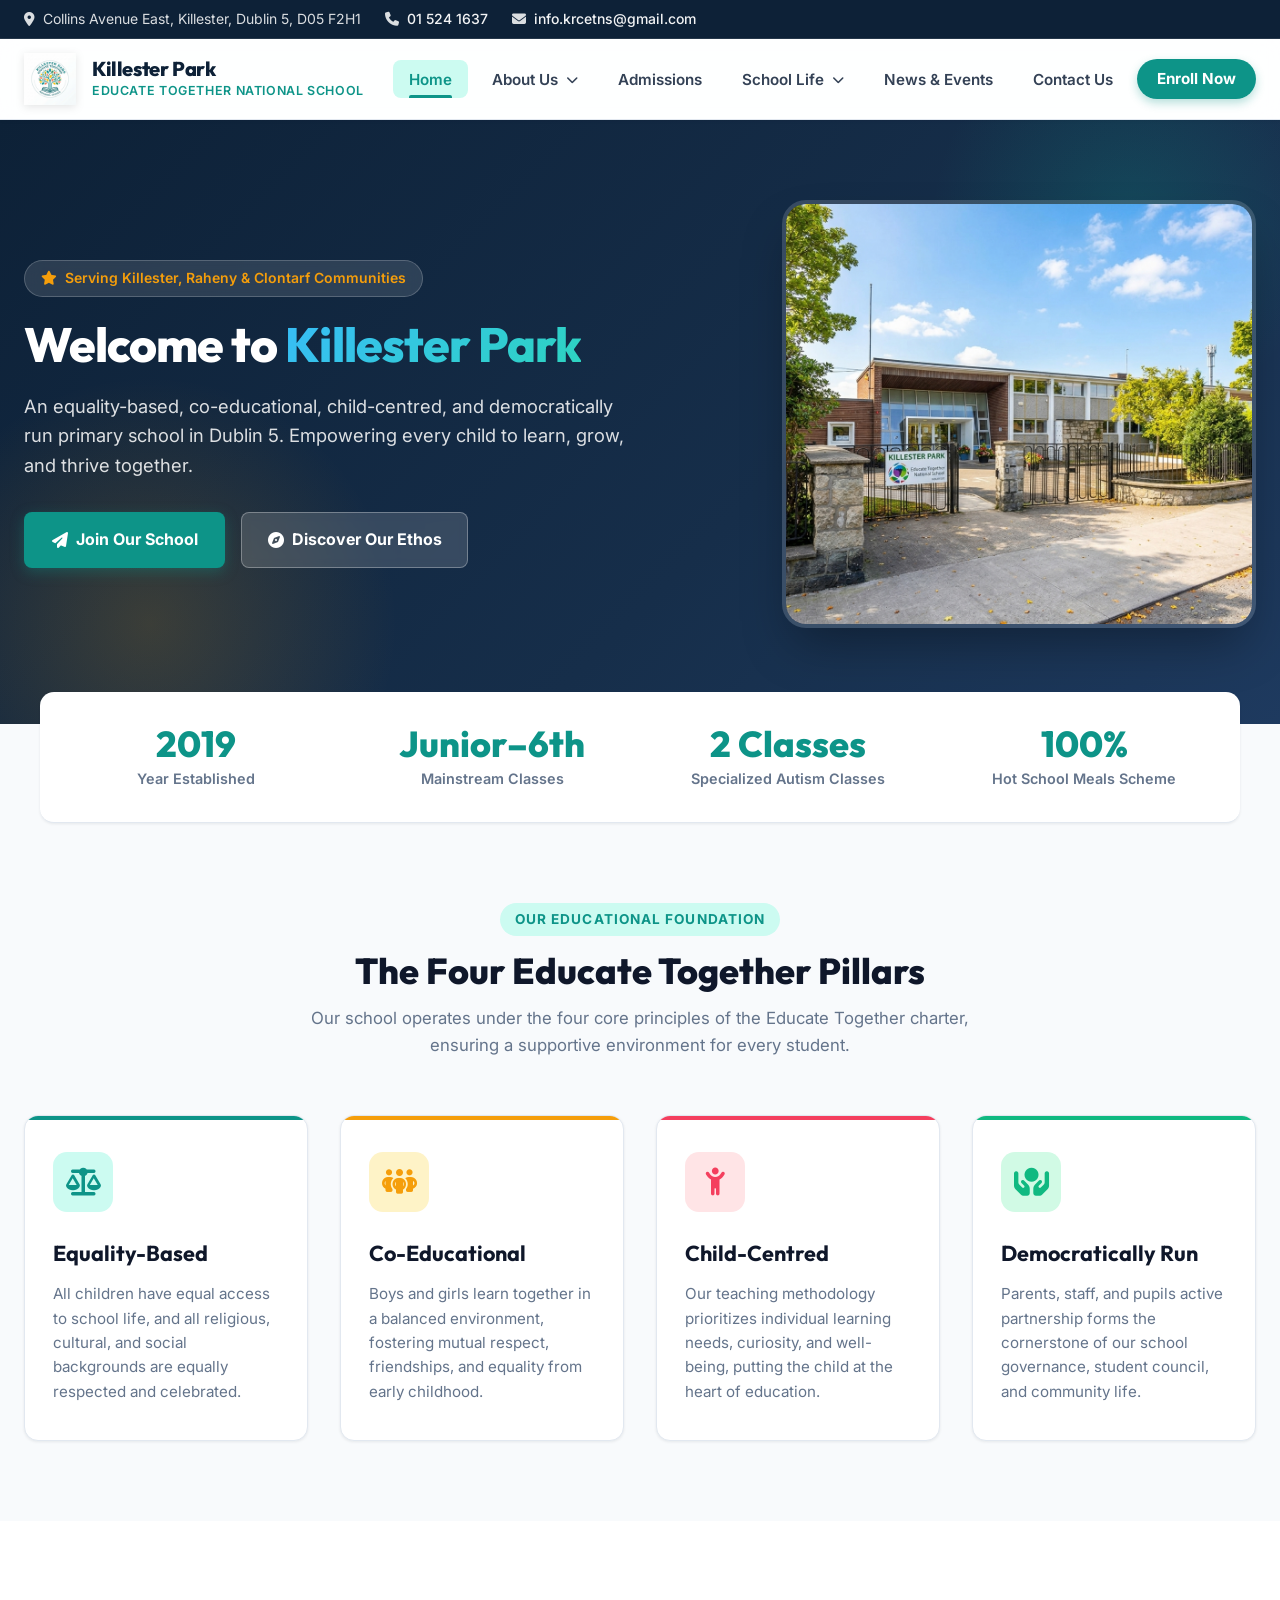
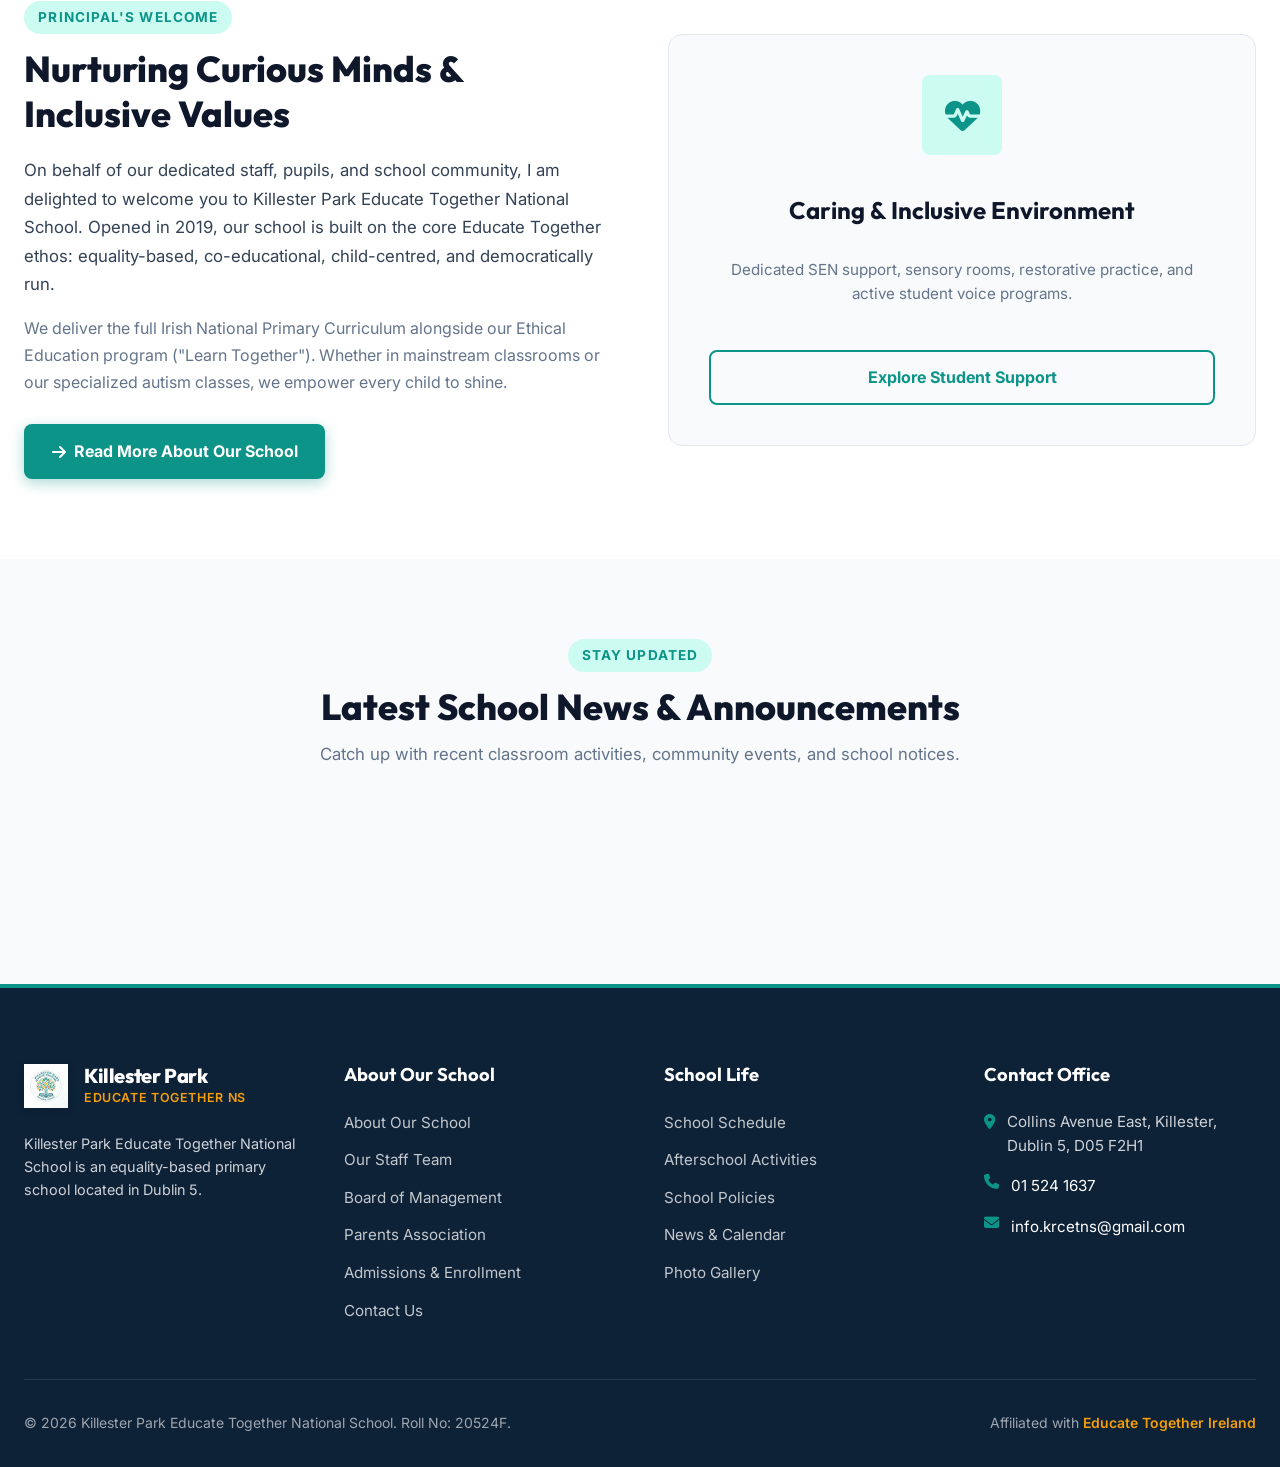
==== index.html @ 39e389ac "Update website to Killester Park: school name, shared components, afterschool activities, live Googl" ====
<!DOCTYPE html>
<html lang="en">
<head>
  <meta charset="UTF-8">
  <meta name="viewport" content="width=device-width, initial-scale=1.0">
  <title>Killester Park | Equality-Based Primary School Dublin 5</title>
  <meta name="description" content="Official website for Killester Park Educate Together National School. An inclusive, equality-based, co-educational primary school on Collins Avenue East, Dublin 5.">
  <link rel="icon" type="image/png" href="images/logo.png">
  <link rel="stylesheet" href="css/styles.css">
  <link rel="stylesheet" href="https://cdnjs.cloudflare.com/ajax/libs/font-awesome/6.4.0/css/all.min.css">
</head>
<body>

  <!-- Shared Site Header Container -->
  <div id="siteHeader"></div>

  <!-- Hero Section -->
  <section class="hero">
    <div class="hero-bg-shapes">
      <div class="shape-circle-1"></div>
      <div class="shape-circle-2"></div>
    </div>
    <div class="hero-container">
      <div class="hero-content">
        <div class="hero-badge">
          <i class="fa-solid fa-star"></i> Serving Killester, Raheny & Clontarf Communities
        </div>
        <h1 class="hero-title">Welcome to <span class="text-gradient">Killester Park</span></h1>
        <p class="hero-lead">An equality-based, co-educational, child-centred, and democratically run primary school in Dublin 5. Empowering every child to learn, grow, and thrive together.</p>
        <div class="hero-actions">
          <a href="admissions.html" class="btn btn-primary"><i class="fa-solid fa-paper-plane"></i> Join Our School</a>
          <a href="about.html" class="btn btn-secondary"><i class="fa-solid fa-compass"></i> Discover Our Ethos</a>
        </div>
      </div>
      <div class="hero-image-card">
        <img src="images/hero.png" alt="Killester Park School Campus and Children">
      </div>
    </div>
  </section>

  <!-- Key Statistics Bar -->
  <div class="stats-bar">
    <div class="stats-grid">
      <div class="stat-item">
        <span class="stat-number">2019</span>
        <span class="stat-label">Year Established</span>
      </div>
      <div class="stat-item">
        <span class="stat-number">Junior–6th</span>
        <span class="stat-label">Mainstream Classes</span>
      </div>
      <div class="stat-item">
        <span class="stat-number">2 Classes</span>
        <span class="stat-label">Specialized Autism Classes</span>
      </div>
      <div class="stat-item">
        <span class="stat-number">100%</span>
        <span class="stat-label">Hot School Meals Scheme</span>
      </div>
    </div>
  </div>

  <!-- Educate Together Core Pillars -->
  <section class="section">
    <div class="container">
      <div class="section-header">
        <span class="section-tag">Our Educational Foundation</span>
        <h2 class="section-title">The Four Educate Together Pillars</h2>
        <p class="section-description">Our school operates under the four core principles of the Educate Together charter, ensuring a supportive environment for every student.</p>
      </div>

      <div class="pillars-grid">
        <div class="pillar-card">
          <div class="pillar-icon"><i class="fa-solid fa-scale-balanced"></i></div>
          <h3 class="pillar-title">Equality-Based</h3>
          <p class="pillar-text">All children have equal access to school life, and all religious, cultural, and social backgrounds are equally respected and celebrated.</p>
        </div>

        <div class="pillar-card">
          <div class="pillar-icon"><i class="fa-solid fa-people-group"></i></div>
          <h3 class="pillar-title">Co-Educational</h3>
          <p class="pillar-text">Boys and girls learn together in a balanced environment, fostering mutual respect, friendships, and equality from early childhood.</p>
        </div>

        <div class="pillar-card">
          <div class="pillar-icon"><i class="fa-solid fa-child-reaching"></i></div>
          <h3 class="pillar-title">Child-Centred</h3>
          <p class="pillar-text">Our teaching methodology prioritizes individual learning needs, curiosity, and well-being, putting the child at the heart of education.</p>
        </div>

        <div class="pillar-card">
          <div class="pillar-icon"><i class="fa-solid fa-hands-holding-circle"></i></div>
          <h3 class="pillar-title">Democratically Run</h3>
          <p class="pillar-text">Parents, staff, and pupils active partnership forms the cornerstone of our school governance, student council, and community life.</p>
        </div>
      </div>
    </div>
  </section>

  <!-- Principal's Welcome Section -->
  <section class="section" style="background-color: #ffffff;">
    <div class="container">
      <div style="display: grid; grid-template-columns: repeat(auto-fit, minmax(320px, 1fr)); gap: 3.5rem; align-items: center;">
        <div>
          <span class="section-tag">Principal's Welcome</span>
          <h2 class="section-title" style="text-align: left; margin-bottom: 1.25rem;">Nurturing Curious Minds & Inclusive Values</h2>
          <p style="font-size: 1.05rem; line-height: 1.7; color: var(--text-body); margin-bottom: 1rem;">
            On behalf of our dedicated staff, pupils, and school community, I am delighted to welcome you to Killester Park Educate Together National School. Opened in 2019, our school is built on the core Educate Together ethos: equality-based, co-educational, child-centred, and democratically run.
          </p>
          <p style="font-size: 1rem; color: var(--text-muted); margin-bottom: 1.75rem; line-height: 1.7;">
            We deliver the full Irish National Primary Curriculum alongside our Ethical Education program ("Learn Together"). Whether in mainstream classrooms or our specialized autism classes, we empower every child to shine.
          </p>
          <a href="about.html" class="btn btn-primary"><i class="fa-solid fa-arrow-right"></i> Read More About Our School</a>
        </div>

        <div class="policy-card" style="flex-direction: column; text-align: center; padding: 2.5rem; background: var(--bg-main);">
          <div class="policy-icon" style="width: 80px; height: 80px; font-size: 2.2rem; margin-bottom: 1rem;">
            <i class="fa-solid fa-heart-pulse"></i>
          </div>
          <h3 style="font-family: var(--font-heading); font-size: 1.5rem; font-weight: 700; color: var(--text-heading); margin-bottom: 0.5rem;">Caring & Inclusive Environment</h3>
          <p style="font-size: 0.95rem; color: var(--text-muted); margin-bottom: 1.5rem;">Dedicated SEN support, sensory rooms, restorative practice, and active student voice programs.</p>
          <a href="school-life.html" class="btn btn-outline" style="width: 100%;">Explore Student Support</a>
        </div>
      </div>
    </div>
  </section>

  <!-- Latest School News Preview -->
  <section class="section">
    <div class="container">
      <div class="section-header">
        <span class="section-tag">Stay Updated</span>
        <h2 class="section-title">Latest School News & Announcements</h2>
        <p class="section-description">Catch up with recent classroom activities, community events, and school notices.</p>
      </div>

      <!-- Dynamic Homepage News List -->
      <div class="card-grid" id="homeNewsFeedList">
        <!-- Rendered dynamically via js/main.js -->
      </div>
    </div>
  </section>

  <!-- Shared Site Footer Container -->
  <div id="siteFooter"></div>

  <script src="js/main.js"></script>
</body>
</html>
---- css/styles.css ----
/* ==========================================================================
   KILLESTER PARK EDUCATE TOGETHER NATIONAL SCHOOL
   Official Master Stylesheet & Design System
   ========================================================================== */

@import url('https://fonts.googleapis.com/css2?family=Inter:wght@300;400;500;600;700&family=Outfit:wght@400;500;600;700;800&display=swap');

:root {
  /* Color Palette */
  --primary-navy: #0d2137;
  --primary-navy-light: #162e4a;
  --teal-brand: #0d9488;
  --teal-dark: #0f766e;
  --teal-light: #ccfbf1;
  --amber-accent: #f59e0b;
  --amber-light: #fef3c7;
  --coral-accent: #f43f5e;
  --coral-light: #ffe4e6;
  --emerald-accent: #10b981;
  --emerald-light: #d1fae5;

  /* Surfaces & Neutral Tones */
  --bg-main: #f8fafc;
  --bg-surface: #ffffff;
  --bg-surface-elevated: #ffffff;
  --border-subtle: #e2e8f0;
  --border-strong: #cbd5e1;

  /* Text Colors */
  --text-heading: #0f172a;
  --text-body: #334155;
  --text-muted: #64748b;
  --text-white: #ffffff;

  /* Typography */
  --font-heading: 'Outfit', -apple-system, BlinkMacSystemFont, sans-serif;
  --font-body: 'Inter', -apple-system, BlinkMacSystemFont, sans-serif;

  /* Shadows & Glassmorphism */
  --shadow-sm: 0 1px 3px rgba(15, 23, 42, 0.08);
  --shadow-md: 0 4px 12px rgba(15, 23, 42, 0.08), 0 2px 4px rgba(15, 23, 42, 0.04);
  --shadow-lg: 0 10px 25px -5px rgba(15, 23, 42, 0.1), 0 8px 10px -6px rgba(15, 23, 42, 0.04);
  --shadow-hover: 0 20px 30px -10px rgba(13, 148, 136, 0.2);
  --glass-bg: rgba(255, 255, 255, 0.85);
  --glass-border: rgba(255, 255, 255, 0.3);

  /* Radius & Transitions */
  --radius-sm: 8px;
  --radius-md: 14px;
  --radius-lg: 24px;
  --radius-full: 9999px;
  --transition: all 0.3s cubic-bezier(0.16, 1, 0.3, 1);
}

/* Reset & Box Sizing */
*, *::before, *::after {
  box-sizing: border-box;
  margin: 0;
  padding: 0;
}

html {
  scroll-behavior: smooth;
  font-size: 16px;
}

body {
  font-family: var(--font-body);
  background-color: var(--bg-main);
  color: var(--text-body);
  line-height: 1.6;
  -webkit-font-smoothing: antialiased;
  overflow-x: hidden;
}

a {
  color: var(--teal-brand);
  text-decoration: none;
  transition: var(--transition);
}

a:hover {
  color: var(--teal-dark);
}

img {
  max-width: 100%;
  height: auto;
  display: block;
}

/* ==========================================================================
   TOP ANNOUNCEMENT & CONTACT BAR
   ========================================================================== */
.top-bar {
  background-color: var(--primary-navy);
  color: rgba(255, 255, 255, 0.9);
  font-size: 0.875rem;
  padding: 0.5rem 1.5rem;
  border-bottom: 1px solid rgba(255, 255, 255, 0.1);
}

.top-bar-container {
  max-width: 1280px;
  margin: 0 auto;
  display: flex;
  justify-content: space-between;
  align-items: center;
  flex-wrap: wrap;
  gap: 1rem;
}

.top-info {
  display: flex;
  align-items: center;
  gap: 1.5rem;
  flex-wrap: wrap;
}

.top-info-item {
  display: inline-flex;
  align-items: center;
  gap: 0.5rem;
  color: rgba(255, 255, 255, 0.85);
}

.top-info-item a {
  color: rgba(255, 255, 255, 0.95);
  font-weight: 500;
}

.top-info-item a:hover {
  color: var(--amber-accent);
}

.top-social {
  display: flex;
  align-items: center;
  gap: 1rem;
}

.social-link {
  display: inline-flex;
  align-items: center;
  justify-content: center;
  width: 28px;
  height: 28px;
  border-radius: 50%;
  background: rgba(255, 255, 255, 0.15);
  color: white;
  transition: var(--transition);
}

.social-link:hover {
  background: var(--teal-brand);
  color: white;
  transform: translateY(-2px);
}

/* ==========================================================================
   HEADER & NAVIGATION
   ========================================================================== */
.main-header {
  position: sticky;
  top: 0;
  z-index: 1000;
  background: var(--glass-bg);
  backdrop-filter: blur(12px);
  border-bottom: 1px solid var(--border-subtle);
  box-shadow: var(--shadow-sm);
  transition: var(--transition);
}

.header-container {
  max-width: 1280px;
  margin: 0 auto;
  padding: 0.85rem 1.5rem;
  display: flex;
  align-items: center;
  justify-content: space-between;
}

.brand-logo {
  display: flex;
  align-items: center;
  gap: 1rem;
  text-decoration: none;
}

.brand-logo img {
  width: 52px;
  height: 52px;
  object-fit: contain;
  filter: drop-shadow(0 2px 4px rgba(0,0,0,0.1));
}

.brand-text {
  display: flex;
  flex-direction: column;
}

.brand-title {
  font-family: var(--font-heading);
  font-weight: 800;
  font-size: 1.25rem;
  color: var(--primary-navy);
  line-height: 1.2;
  letter-spacing: -0.02em;
}

.brand-subtitle {
  font-size: 0.78rem;
  font-weight: 600;
  color: var(--teal-brand);
  text-transform: uppercase;
  letter-spacing: 0.05em;
}

/* Navigation Links */
.nav-menu {
  display: flex;
  align-items: center;
  gap: 0.5rem;
  list-style: none;
}

.nav-link {
  padding: 0.6rem 1rem;
  font-size: 0.95rem;
  font-weight: 600;
  color: var(--text-body);
  border-radius: var(--radius-sm);
  transition: var(--transition);
  position: relative;
}

.nav-link:hover {
  color: var(--teal-brand);
  background-color: rgba(13, 148, 136, 0.06);
}

.nav-link.active {
  color: var(--teal-brand);
  background-color: var(--teal-light);
}

.nav-link.active::after {
  content: '';
  position: absolute;
  bottom: 0;
  left: 1rem;
  right: 1rem;
  height: 3px;
  background-color: var(--teal-brand);
  border-radius: 2px 2px 0 0;
}

/* Navigation Dropdown */
.nav-item-dropdown {
  position: relative;
}

.dropdown-menu {
  position: absolute;
  top: 100%;
  left: 0;
  min-width: 240px;
  background: var(--bg-surface);
  border: 1px solid var(--border-subtle);
  border-radius: var(--radius-md);
  box-shadow: var(--shadow-lg);
  padding: 0.5rem;
  list-style: none;
  opacity: 0;
  visibility: hidden;
  transform: translateY(10px);
  transition: all 0.25s cubic-bezier(0.16, 1, 0.3, 1);
  z-index: 1200;
}

.nav-item-dropdown:hover .dropdown-menu,
.nav-item-dropdown:focus-within .dropdown-menu {
  opacity: 1;
  visibility: visible;
  transform: translateY(4px);
}

.dropdown-item {
  display: flex;
  align-items: center;
  gap: 0.75rem;
  padding: 0.7rem 1rem;
  font-size: 0.92rem;
  font-weight: 600;
  color: var(--text-heading);
  border-radius: var(--radius-sm);
  transition: var(--transition);
}

.dropdown-item:hover, .dropdown-item.active {
  background-color: var(--teal-light);
  color: var(--teal-brand);
}

/* Mobile Drawer Submenu */
.mobile-submenu {
  list-style: none;
  padding-left: 1.25rem;
  display: flex;
  flex-direction: column;
  gap: 0.25rem;
  margin-top: 0.25rem;
  margin-bottom: 0.5rem;
}

.mobile-submenu-link {
  display: block;
  padding: 0.6rem 0.85rem;
  font-size: 0.95rem;
  font-weight: 600;
  color: var(--text-muted);
  border-radius: var(--radius-sm);
}

.mobile-submenu-link.active, .mobile-submenu-link:hover {
  color: var(--teal-brand);
  background: var(--teal-light);
}

.nav-cta {
  background-color: var(--teal-brand);
  color: white !important;
  padding: 0.65rem 1.25rem;
  border-radius: var(--radius-full);
  font-weight: 700;
  box-shadow: 0 4px 10px rgba(13, 148, 136, 0.3);
}

.nav-cta:hover {
  background-color: var(--teal-dark);
  transform: translateY(-1px);
  box-shadow: 0 6px 15px rgba(13, 148, 136, 0.4);
}

/* Mobile Toggle */
.mobile-toggle {
  display: none;
  background: none;
  border: none;
  font-size: 1.5rem;
  color: var(--primary-navy);
  cursor: pointer;
  padding: 0.5rem;
  border-radius: var(--radius-sm);
}

.mobile-toggle:hover {
  background-color: var(--border-subtle);
}

/* Mobile Drawer Overlay */
.mobile-drawer {
  position: fixed;
  top: 0;
  right: -100%;
  width: 85%;
  max-width: 380px;
  height: 100vh;
  background: var(--bg-surface);
  box-shadow: -10px 0 30px rgba(0, 0, 0, 0.15);
  z-index: 1100;
  transition: right 0.4s cubic-bezier(0.16, 1, 0.3, 1);
  display: flex;
  flex-direction: column;
  padding: 2rem 1.5rem;
}

.mobile-drawer.open {
  right: 0;
}

.mobile-drawer-header {
  display: flex;
  align-items: center;
  justify-content: space-between;
  padding-bottom: 1.5rem;
  border-bottom: 1px solid var(--border-subtle);
  margin-bottom: 1.5rem;
}

.close-drawer {
  background: none;
  border: none;
  font-size: 1.5rem;
  cursor: pointer;
  color: var(--text-muted);
  padding: 0.5rem;
}

.mobile-nav-list {
  list-style: none;
  display: flex;
  flex-direction: column;
  gap: 0.5rem;
}

.mobile-nav-link {
  display: block;
  padding: 0.85rem 1rem;
  font-size: 1.05rem;
  font-weight: 600;
  color: var(--text-heading);
  border-radius: var(--radius-sm);
}

.mobile-nav-link.active, .mobile-nav-link:hover {
  background-color: var(--teal-light);
  color: var(--teal-brand);
}

.backdrop {
  position: fixed;
  top: 0;
  left: 0;
  width: 100vw;
  height: 100vh;
  background: rgba(15, 23, 42, 0.4);
  backdrop-filter: blur(4px);
  z-index: 1050;
  opacity: 0;
  pointer-events: none;
  transition: opacity 0.3s ease;
}

.backdrop.active {
  opacity: 1;
  pointer-events: auto;
}

/* ==========================================================================
   HERO BANNER
   ========================================================================== */
.hero {
  position: relative;
  background: linear-gradient(135deg, var(--primary-navy) 0%, var(--primary-navy-light) 60%, #1e3a5f 100%);
  color: var(--text-white);
  padding: 5rem 1.5rem 6rem;
  overflow: hidden;
}

.hero-bg-shapes {
  position: absolute;
  top: 0;
  left: 0;
  width: 100%;
  height: 100%;
  overflow: hidden;
  pointer-events: none;
  z-index: 1;
}

.shape-circle-1 {
  position: absolute;
  top: -100px;
  right: -50px;
  width: 400px;
  height: 400px;
  border-radius: 50%;
  background: radial-gradient(circle, rgba(13, 148, 136, 0.25) 0%, rgba(13, 148, 136, 0) 70%);
}

.shape-circle-2 {
  position: absolute;
  bottom: -150px;
  left: -100px;
  width: 500px;
  height: 500px;
  border-radius: 50%;
  background: radial-gradient(circle, rgba(245, 158, 11, 0.18) 0%, rgba(245, 158, 11, 0) 70%);
}

.hero-container {
  max-width: 1280px;
  margin: 0 auto;
  position: relative;
  z-index: 2;
  display: grid;
  grid-template-columns: 1.2fr 0.8fr;
  gap: 3rem;
  align-items: center;
}

.hero-badge {
  display: inline-flex;
  align-items: center;
  gap: 0.5rem;
  padding: 0.4rem 1rem;
  background: rgba(255, 255, 255, 0.12);
  backdrop-filter: blur(8px);
  border: 1px solid rgba(255, 255, 255, 0.2);
  border-radius: var(--radius-full);
  font-size: 0.875rem;
  font-weight: 600;
  color: var(--amber-accent);
  margin-bottom: 1.25rem;
}

.hero-title {
  font-family: var(--font-heading);
  font-size: 3rem;
  font-weight: 800;
  line-height: 1.15;
  letter-spacing: -0.02em;
  margin-bottom: 1.25rem;
}

.hero-title span {
  color: #38bdf8;
  background: linear-gradient(135deg, #38bdf8 0%, #2dd4bf 100%);
  -webkit-background-clip: text;
  -webkit-text-fill-color: transparent;
}

.hero-lead {
  font-size: 1.15rem;
  line-height: 1.6;
  color: rgba(255, 255, 255, 0.85);
  margin-bottom: 2rem;
  max-width: 600px;
}

.hero-actions {
  display: flex;
  gap: 1rem;
  flex-wrap: wrap;
}

.hero-image-card {
  position: relative;
  border-radius: var(--radius-lg);
  overflow: hidden;
  box-shadow: 0 25px 50px -12px rgba(0, 0, 0, 0.35);
  border: 4px solid rgba(255, 255, 255, 0.15);
}

.hero-image-card img {
  width: 100%;
  height: 420px;
  object-fit: cover;
  transition: transform 0.5s ease;
}

.hero-image-card:hover img {
  transform: scale(1.03);
}

/* Page Header Banner (for secondary pages) */
.page-header-banner {
  background: linear-gradient(135deg, var(--primary-navy) 0%, var(--primary-navy-light) 100%);
  color: white;
  padding: 3.5rem 1.5rem 4rem;
  text-align: center;
  position: relative;
}

.page-header-container {
  max-width: 900px;
  margin: 0 auto;
}

.page-header-title {
  font-family: var(--font-heading);
  font-size: 2.5rem;
  font-weight: 800;
  margin-bottom: 0.75rem;
}

.page-header-subtitle {
  font-size: 1.1rem;
  color: rgba(255, 255, 255, 0.85);
}

/* ==========================================================================
   BUTTONS & CONTROLS
   ========================================================================== */
.btn {
  display: inline-flex;
  align-items: center;
  justify-content: center;
  gap: 0.5rem;
  padding: 0.8rem 1.6rem;
  font-family: var(--font-body);
  font-weight: 700;
  font-size: 1rem;
  border-radius: var(--radius-sm);
  cursor: pointer;
  transition: var(--transition);
  border: 2px solid transparent;
  text-decoration: none;
}

.btn-primary {
  background-color: var(--teal-brand);
  color: white;
  box-shadow: 0 4px 14px rgba(13, 148, 136, 0.35);
}

.btn-primary:hover {
  background-color: var(--teal-dark);
  color: white;
  transform: translateY(-2px);
  box-shadow: 0 6px 20px rgba(13, 148, 136, 0.45);
}

.btn-secondary {
  background-color: rgba(255, 255, 255, 0.15);
  color: white;
  border: 1px solid rgba(255, 255, 255, 0.3);
  backdrop-filter: blur(4px);
}

.btn-secondary:hover {
  background-color: rgba(255, 255, 255, 0.25);
  color: white;
  transform: translateY(-2px);
}

.btn-outline {
  background-color: transparent;
  color: var(--teal-brand);
  border: 2px solid var(--teal-brand);
}

.btn-outline:hover {
  background-color: var(--teal-brand);
  color: white;
}

.btn-amber {
  background-color: var(--amber-accent);
  color: var(--primary-navy);
  font-weight: 800;
  box-shadow: 0 4px 14px rgba(245, 158, 11, 0.3);
}

.btn-amber:hover {
  background-color: #d97706;
  color: white;
  transform: translateY(-2px);
}

/* ==========================================================================
   STATS BAR
   ========================================================================== */
.stats-bar {
  background: var(--bg-surface);
  border-bottom: 1px solid var(--border-subtle);
  padding: 2rem 1.5rem;
  box-shadow: var(--shadow-sm);
  margin-top: -2rem;
  position: relative;
  z-index: 10;
  border-radius: var(--radius-md);
  max-width: 1200px;
  margin-left: auto;
  margin-right: auto;
}

.stats-grid {
  display: grid;
  grid-template-columns: repeat(auto-fit, minmax(200px, 1fr));
  gap: 2rem;
  text-align: center;
}

.stat-item {
  display: flex;
  flex-direction: column;
  align-items: center;
}

.stat-number {
  font-family: var(--font-heading);
  font-size: 2.25rem;
  font-weight: 800;
  color: var(--teal-brand);
  line-height: 1.1;
}

.stat-label {
  font-size: 0.9rem;
  font-weight: 600;
  color: var(--text-muted);
  margin-top: 0.25rem;
}

/* ==========================================================================
   EDUCATE TOGETHER PILLARS & ETHOS
   ========================================================================== */
.section {
  padding: 5rem 1.5rem;
}

.container {
  max-width: 1280px;
  margin: 0 auto;
}

.section-header {
  text-align: center;
  max-width: 700px;
  margin: 0 auto 3.5rem;
}

.section-tag {
  display: inline-block;
  font-size: 0.85rem;
  font-weight: 700;
  color: var(--teal-brand);
  text-transform: uppercase;
  letter-spacing: 0.08em;
  background-color: var(--teal-light);
  padding: 0.35rem 0.9rem;
  border-radius: var(--radius-full);
  margin-bottom: 0.75rem;
}

.section-title {
  font-family: var(--font-heading);
  font-size: 2.25rem;
  font-weight: 800;
  color: var(--text-heading);
  line-height: 1.25;
}

.section-description {
  font-size: 1.05rem;
  color: var(--text-muted);
  margin-top: 0.75rem;
}

.pillars-grid {
  display: grid;
  grid-template-columns: repeat(auto-fit, minmax(270px, 1fr));
  gap: 2rem;
}

.pillar-card {
  background: var(--bg-surface);
  padding: 2.25rem 1.75rem;
  border-radius: var(--radius-md);
  border: 1px solid var(--border-subtle);
  box-shadow: var(--shadow-sm);
  transition: var(--transition);
  position: relative;
  overflow: hidden;
}

.pillar-card::before {
  content: '';
  position: absolute;
  top: 0;
  left: 0;
  width: 100%;
  height: 4px;
  background: var(--teal-brand);
  transition: var(--transition);
}

.pillar-card:nth-child(2)::before { background: var(--amber-accent); }
.pillar-card:nth-child(3)::before { background: var(--coral-accent); }
.pillar-card:nth-child(4)::before { background: var(--emerald-accent); }

.pillar-card:hover {
  transform: translateY(-6px);
  box-shadow: var(--shadow-md);
  border-color: var(--border-strong);
}

.pillar-icon {
  width: 60px;
  height: 60px;
  border-radius: var(--radius-md);
  display: flex;
  align-items: center;
  justify-content: center;
  font-size: 1.75rem;
  margin-bottom: 1.5rem;
}

.pillar-card:nth-child(1) .pillar-icon { background: var(--teal-light); color: var(--teal-brand); }
.pillar-card:nth-child(2) .pillar-icon { background: var(--amber-light); color: var(--amber-accent); }
.pillar-card:nth-child(3) .pillar-icon { background: var(--coral-light); color: var(--coral-accent); }
.pillar-card:nth-child(4) .pillar-icon { background: var(--emerald-light); color: var(--emerald-accent); }

.pillar-title {
  font-family: var(--font-heading);
  font-size: 1.35rem;
  font-weight: 700;
  color: var(--text-heading);
  margin-bottom: 0.75rem;
}

.pillar-text {
  font-size: 0.95rem;
  color: var(--text-muted);
  line-height: 1.6;
}

/* ==========================================================================
   CARDS & GRID LAYOUTS
   ========================================================================== */
.card-grid {
  display: grid;
  grid-template-columns: repeat(auto-fit, minmax(320px, 1fr));
  gap: 2rem;
}

.info-card {
  background: var(--bg-surface);
  border-radius: var(--radius-md);
  border: 1px solid var(--border-subtle);
  overflow: hidden;
  box-shadow: var(--shadow-sm);
  transition: var(--transition);
  display: flex;
  flex-direction: column;
}

.info-card:hover {
  transform: translateY(-4px);
  box-shadow: var(--shadow-md);
}

.card-img-wrapper {
  position: relative;
  width: 100%;
  height: 200px;
  overflow: hidden;
}

.card-img-wrapper img {
  width: 100%;
  height: 100%;
  object-fit: cover;
  transition: transform 0.5s ease;
}

.info-card:hover .card-img-wrapper img {
  transform: scale(1.05);
}

.card-badge {
  position: absolute;
  top: 1rem;
  left: 1rem;
  background: var(--glass-bg);
  backdrop-filter: blur(8px);
  padding: 0.3rem 0.8rem;
  border-radius: var(--radius-full);
  font-size: 0.75rem;
  font-weight: 700;
  color: var(--primary-navy);
}

.card-body {
  padding: 1.75rem;
  display: flex;
  flex-direction: column;
  flex: 1;
}

.card-title {
  font-family: var(--font-heading);
  font-size: 1.25rem;
  font-weight: 700;
  color: var(--text-heading);
  margin-bottom: 0.75rem;
}

.card-text {
  font-size: 0.95rem;
  color: var(--text-muted);
  margin-bottom: 1.5rem;
  flex: 1;
}

/* Policy Card Download List */
.policy-list {
  display: grid;
  grid-template-columns: repeat(auto-fit, minmax(280px, 1fr));
  gap: 1.5rem;
}

.policy-card {
  background: var(--bg-surface);
  padding: 1.5rem;
  border-radius: var(--radius-md);
  border: 1px solid var(--border-subtle);
  display: flex;
  align-items: center;
  gap: 1.25rem;
  transition: var(--transition);
}

.policy-card:hover {
  border-color: var(--teal-brand);
  transform: translateY(-2px);
  box-shadow: var(--shadow-sm);
}

.policy-icon {
  width: 48px;
  height: 48px;
  border-radius: var(--radius-sm);
  background: var(--teal-light);
  color: var(--teal-brand);
  display: flex;
  align-items: center;
  justify-content: center;
  font-size: 1.5rem;
  flex-shrink: 0;
}

.policy-info {
  flex: 1;
}

.policy-name {
  font-weight: 700;
  color: var(--text-heading);
  font-size: 1rem;
}

.policy-meta {
  font-size: 0.8rem;
  color: var(--text-muted);
}

/* ==========================================================================
   CALENDAR & NEWS FILTERS
   ========================================================================== */
.filter-bar {
  display: flex;
  justify-content: center;
  gap: 0.75rem;
  flex-wrap: wrap;
  margin-bottom: 2.5rem;
}

.filter-btn {
  padding: 0.6rem 1.25rem;
  border-radius: var(--radius-full);
  border: 1px solid var(--border-subtle);
  background: var(--bg-surface);
  font-weight: 600;
  font-size: 0.9rem;
  color: var(--text-muted);
  cursor: pointer;
  transition: var(--transition);
}

.filter-btn:hover, .filter-btn.active {
  background: var(--teal-brand);
  color: white;
  border-color: var(--teal-brand);
}

.calendar-grid {
  display: grid;
  grid-template-columns: repeat(auto-fit, minmax(300px, 1fr));
  gap: 1.5rem;
}

.calendar-card {
  background: var(--bg-surface);
  border-radius: var(--radius-md);
  border: 1px solid var(--border-subtle);
  padding: 1.5rem;
  display: flex;
  gap: 1.25rem;
  align-items: center;
}

.calendar-date {
  width: 65px;
  height: 65px;
  border-radius: var(--radius-sm);
  background: var(--primary-navy);
  color: white;
  display: flex;
  flex-direction: column;
  align-items: center;
  justify-content: center;
  flex-shrink: 0;
}

.calendar-date {
  min-width: 75px;
  padding: 0.5rem;
  height: 70px;
  border-radius: var(--radius-sm);
  background: var(--primary-navy);
  color: white;
  display: flex;
  flex-direction: column;
  align-items: center;
  justify-content: center;
  flex-shrink: 0;
  text-align: center;
}

.date-day {
  font-family: var(--font-heading);
  font-size: 1.25rem;
  font-weight: 800;
  line-height: 1.1;
  white-space: nowrap;
}

.date-month {
  font-size: 0.75rem;
  font-weight: 700;
  text-transform: uppercase;
  margin-top: 2px;
}

/* ==========================================================================
   FORMS & INPUTS
   ========================================================================== */
.form-container {
  background: var(--bg-surface);
  border-radius: var(--radius-lg);
  padding: 2.5rem;
  border: 1px solid var(--border-subtle);
  box-shadow: var(--shadow-md);
  max-width: 800px;
  margin: 0 auto;
}

.form-group {
  margin-bottom: 1.5rem;
}

.form-label {
  display: block;
  font-weight: 600;
  color: var(--text-heading);
  margin-bottom: 0.5rem;
  font-size: 0.95rem;
}

.form-input, .form-select, .form-textarea {
  width: 100%;
  padding: 0.85rem 1.1rem;
  border-radius: var(--radius-sm);
  border: 1px solid var(--border-strong);
  background: var(--bg-surface);
  font-family: var(--font-body);
  font-size: 0.95rem;
  color: var(--text-heading);
  transition: var(--transition);
}

.form-input:focus, .form-select:focus, .form-textarea:focus {
  outline: none;
  border-color: var(--teal-brand);
  box-shadow: 0 0 0 4px var(--teal-light);
}

.form-row {
  display: grid;
  grid-template-columns: repeat(auto-fit, minmax(240px, 1fr));
  gap: 1.5rem;
}

/* ==========================================================================
   FOOTER
   ========================================================================== */
.main-footer {
  background-color: var(--primary-navy);
  color: rgba(255, 255, 255, 0.8);
  padding: 4.5rem 1.5rem 2rem;
  margin-top: 5rem;
  border-top: 4px solid var(--teal-brand);
}

.footer-grid {
  display: grid;
  grid-template-columns: repeat(auto-fit, minmax(220px, 1fr));
  gap: 3rem;
  margin-bottom: 3.5rem;
}

.footer-col-title {
  font-family: var(--font-heading);
  font-weight: 700;
  color: white;
  font-size: 1.15rem;
  margin-bottom: 1.25rem;
}

.footer-links {
  list-style: none;
  display: flex;
  flex-direction: column;
  gap: 0.75rem;
}

.footer-link {
  color: rgba(255, 255, 255, 0.75);
  transition: var(--transition);
  font-size: 0.95rem;
}

.footer-link:hover {
  color: var(--amber-accent);
  padding-left: 4px;
}

.footer-contact-item {
  display: flex;
  gap: 0.75rem;
  margin-bottom: 1rem;
  font-size: 0.95rem;
  color: rgba(255, 255, 255, 0.8);
}

.footer-bottom {
  border-top: 1px solid rgba(255, 255, 255, 0.1);
  padding-top: 2rem;
  display: flex;
  justify-content: space-between;
  align-items: center;
  flex-wrap: wrap;
  gap: 1rem;
  font-size: 0.875rem;
  color: rgba(255, 255, 255, 0.6);
}

/* ==========================================================================
   RESPONSIVE QUERIES
   ========================================================================== */
@media (max-width: 1024px) {
  .hero-container {
    grid-template-columns: 1fr;
    text-align: center;
  }
  .hero-lead {
    margin-left: auto;
    margin-right: auto;
  }
  .hero-actions {
    justify-content: center;
  }
  .hero-image-card {
    max-width: 600px;
    margin: 0 auto;
  }
}

@media (max-width: 768px) {
  .nav-menu {
    display: none;
  }
  .mobile-toggle {
    display: block;
  }
  .hero-title {
    font-size: 2.25rem;
  }
  .top-info {
    justify-content: center;
  }
  .top-bar-container {
    justify-content: center;
  }
}
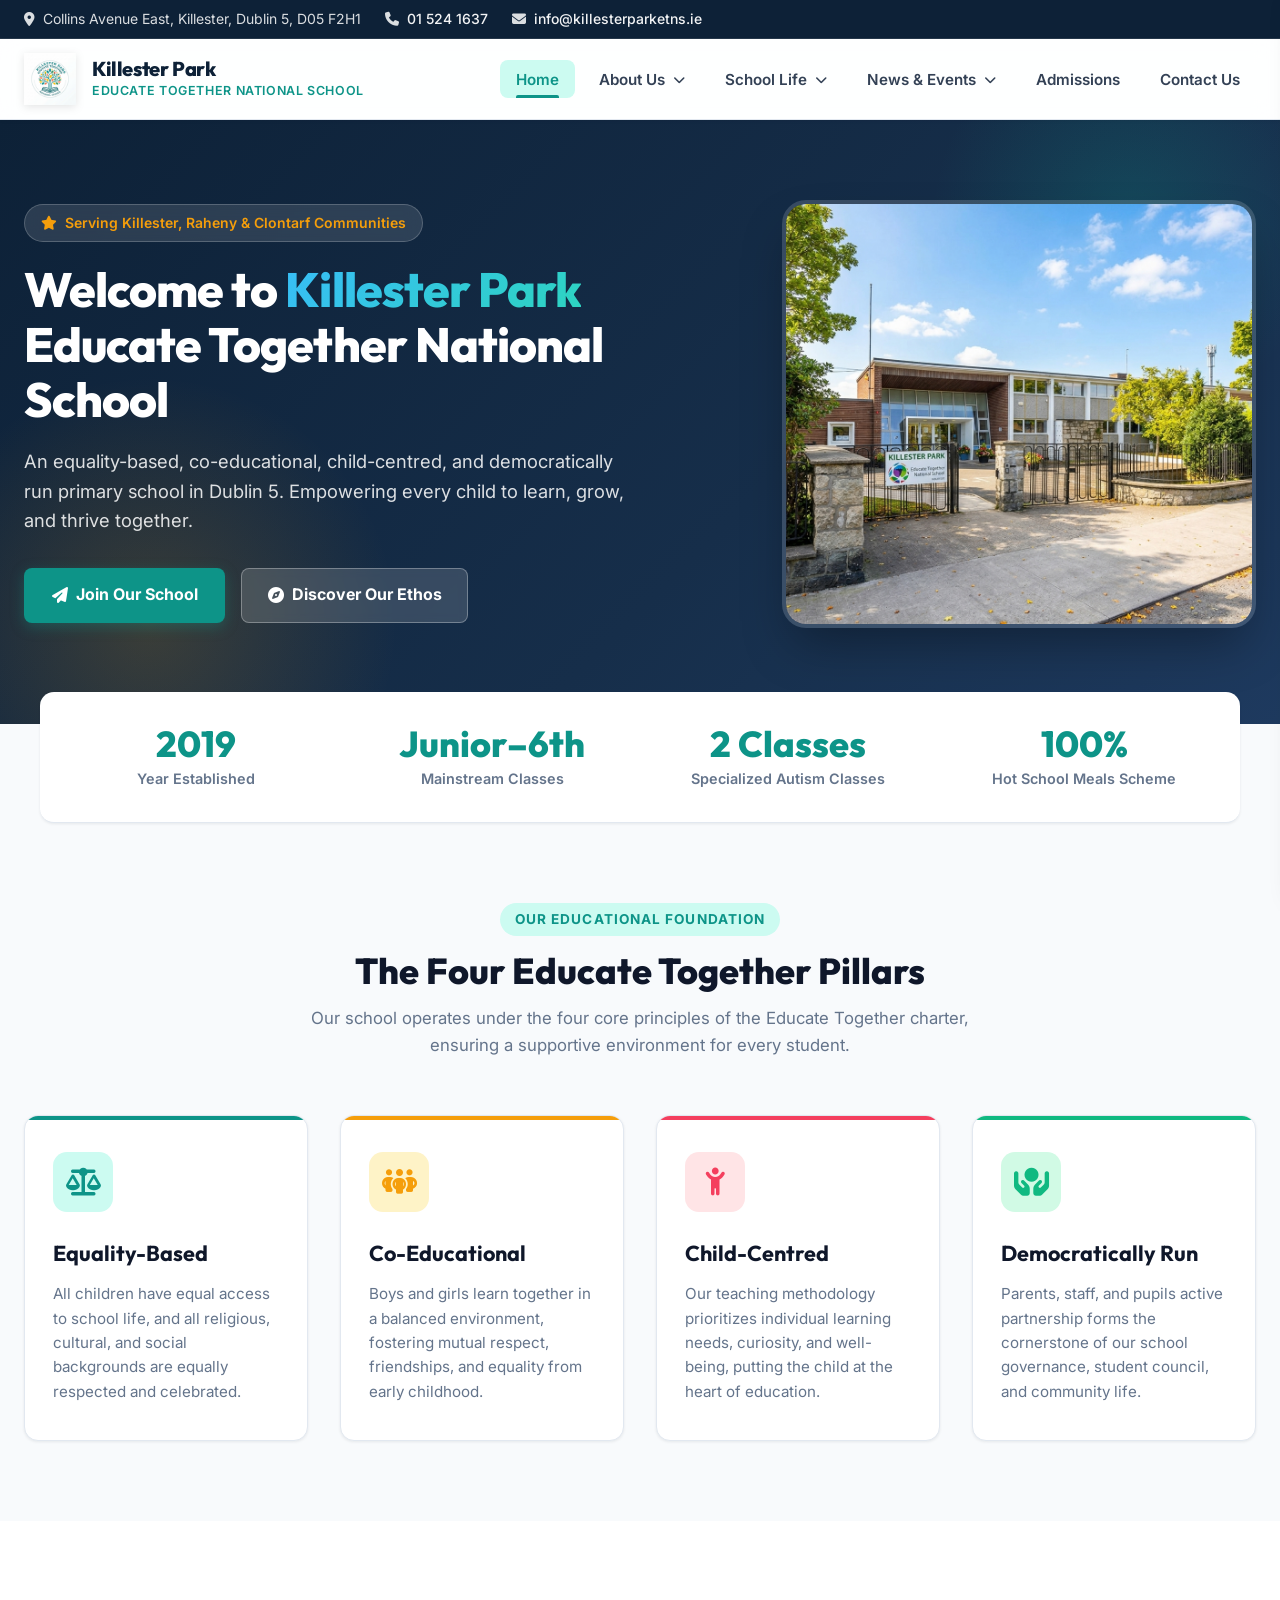
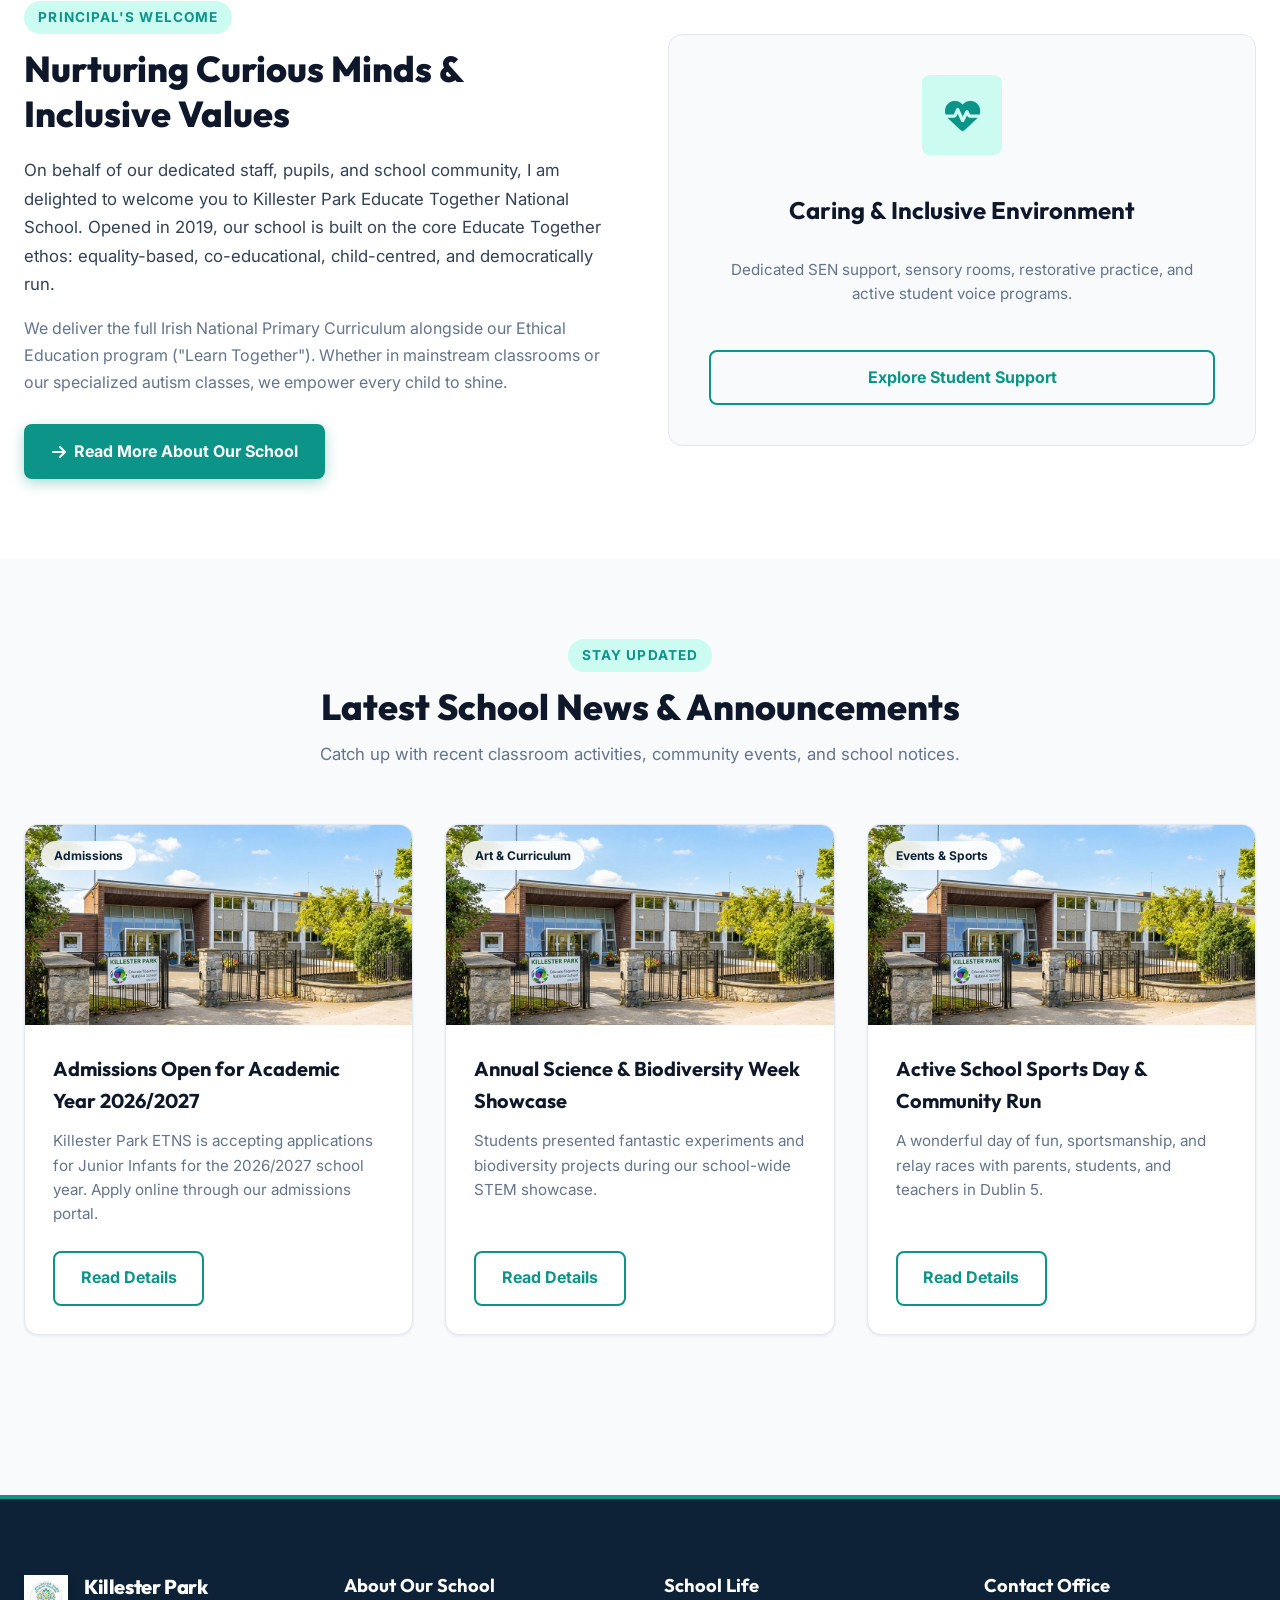
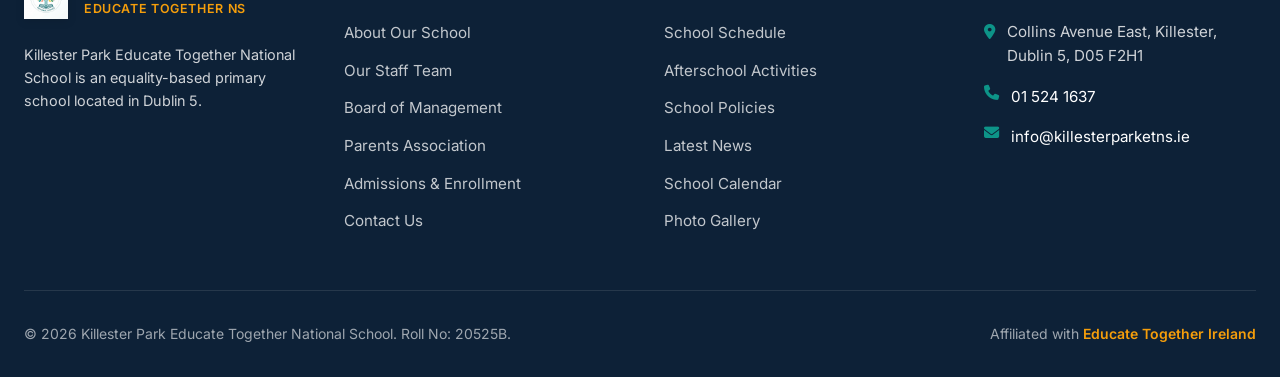
==== commit 12a662ee: "style: reformat HTML content for improved readability and update hero title text" ====
--- a/index.html
+++ b/index.html
@@ -1,14 +1,17 @@
 <!DOCTYPE html>
 <html lang="en">
+
 <head>
   <meta charset="UTF-8">
   <meta name="viewport" content="width=device-width, initial-scale=1.0">
   <title>Killester Park | Equality-Based Primary School Dublin 5</title>
-  <meta name="description" content="Official website for Killester Park Educate Together National School. An inclusive, equality-based, co-educational primary school on Collins Avenue East, Dublin 5.">
+  <meta name="description"
+    content="Official website for Killester Park Educate Together National School. An inclusive, equality-based, co-educational primary school on Collins Avenue East, Dublin 5.">
   <link rel="icon" type="image/png" href="images/logo.png">
   <link rel="stylesheet" href="css/styles.css">
   <link rel="stylesheet" href="https://cdnjs.cloudflare.com/ajax/libs/font-awesome/6.4.0/css/all.min.css">
 </head>
+
 <body>
 
   <!-- Shared Site Header Container -->
@@ -25,8 +28,10 @@
         <div class="hero-badge">
           <i class="fa-solid fa-star"></i> Serving Killester, Raheny & Clontarf Communities
         </div>
-        <h1 class="hero-title">Welcome to <span class="text-gradient">Killester Park</span></h1>
-        <p class="hero-lead">An equality-based, co-educational, child-centred, and democratically run primary school in Dublin 5. Empowering every child to learn, grow, and thrive together.</p>
+        <h1 class="hero-title">Welcome to <span class="text-gradient">Killester Park</span> Educate Together National
+          School</h1>
+        <p class="hero-lead">An equality-based, co-educational, child-centred, and democratically run primary school in
+          Dublin 5. Empowering every child to learn, grow, and thrive together.</p>
         <div class="hero-actions">
           <a href="admissions.html" class="btn btn-primary"><i class="fa-solid fa-paper-plane"></i> Join Our School</a>
           <a href="about.html" class="btn btn-secondary"><i class="fa-solid fa-compass"></i> Discover Our Ethos</a>
@@ -66,32 +71,37 @@
       <div class="section-header">
         <span class="section-tag">Our Educational Foundation</span>
         <h2 class="section-title">The Four Educate Together Pillars</h2>
-        <p class="section-description">Our school operates under the four core principles of the Educate Together charter, ensuring a supportive environment for every student.</p>
+        <p class="section-description">Our school operates under the four core principles of the Educate Together
+          charter, ensuring a supportive environment for every student.</p>
       </div>
 
       <div class="pillars-grid">
         <div class="pillar-card">
           <div class="pillar-icon"><i class="fa-solid fa-scale-balanced"></i></div>
           <h3 class="pillar-title">Equality-Based</h3>
-          <p class="pillar-text">All children have equal access to school life, and all religious, cultural, and social backgrounds are equally respected and celebrated.</p>
+          <p class="pillar-text">All children have equal access to school life, and all religious, cultural, and social
+            backgrounds are equally respected and celebrated.</p>
         </div>
 
         <div class="pillar-card">
           <div class="pillar-icon"><i class="fa-solid fa-people-group"></i></div>
           <h3 class="pillar-title">Co-Educational</h3>
-          <p class="pillar-text">Boys and girls learn together in a balanced environment, fostering mutual respect, friendships, and equality from early childhood.</p>
+          <p class="pillar-text">Boys and girls learn together in a balanced environment, fostering mutual respect,
+            friendships, and equality from early childhood.</p>
         </div>
 
         <div class="pillar-card">
           <div class="pillar-icon"><i class="fa-solid fa-child-reaching"></i></div>
           <h3 class="pillar-title">Child-Centred</h3>
-          <p class="pillar-text">Our teaching methodology prioritizes individual learning needs, curiosity, and well-being, putting the child at the heart of education.</p>
+          <p class="pillar-text">Our teaching methodology prioritizes individual learning needs, curiosity, and
+            well-being, putting the child at the heart of education.</p>
         </div>
 
         <div class="pillar-card">
           <div class="pillar-icon"><i class="fa-solid fa-hands-holding-circle"></i></div>
           <h3 class="pillar-title">Democratically Run</h3>
-          <p class="pillar-text">Parents, staff, and pupils active partnership forms the cornerstone of our school governance, student council, and community life.</p>
+          <p class="pillar-text">Parents, staff, and pupils active partnership forms the cornerstone of our school
+            governance, student council, and community life.</p>
         </div>
       </div>
     </div>
@@ -100,25 +110,36 @@
   <!-- Principal's Welcome Section -->
   <section class="section" style="background-color: #ffffff;">
     <div class="container">
-      <div style="display: grid; grid-template-columns: repeat(auto-fit, minmax(320px, 1fr)); gap: 3.5rem; align-items: center;">
+      <div
+        style="display: grid; grid-template-columns: repeat(auto-fit, minmax(320px, 1fr)); gap: 3.5rem; align-items: center;">
         <div>
           <span class="section-tag">Principal's Welcome</span>
-          <h2 class="section-title" style="text-align: left; margin-bottom: 1.25rem;">Nurturing Curious Minds & Inclusive Values</h2>
+          <h2 class="section-title" style="text-align: left; margin-bottom: 1.25rem;">Nurturing Curious Minds &
+            Inclusive Values</h2>
           <p style="font-size: 1.05rem; line-height: 1.7; color: var(--text-body); margin-bottom: 1rem;">
-            On behalf of our dedicated staff, pupils, and school community, I am delighted to welcome you to Killester Park Educate Together National School. Opened in 2019, our school is built on the core Educate Together ethos: equality-based, co-educational, child-centred, and democratically run.
+            On behalf of our dedicated staff, pupils, and school community, I am delighted to welcome you to Killester
+            Park Educate Together National School. Opened in 2019, our school is built on the core Educate Together
+            ethos: equality-based, co-educational, child-centred, and democratically run.
           </p>
           <p style="font-size: 1rem; color: var(--text-muted); margin-bottom: 1.75rem; line-height: 1.7;">
-            We deliver the full Irish National Primary Curriculum alongside our Ethical Education program ("Learn Together"). Whether in mainstream classrooms or our specialized autism classes, we empower every child to shine.
+            We deliver the full Irish National Primary Curriculum alongside our Ethical Education program ("Learn
+            Together"). Whether in mainstream classrooms or our specialized autism classes, we empower every child to
+            shine.
           </p>
-          <a href="about.html" class="btn btn-primary"><i class="fa-solid fa-arrow-right"></i> Read More About Our School</a>
+          <a href="about.html" class="btn btn-primary"><i class="fa-solid fa-arrow-right"></i> Read More About Our
+            School</a>
         </div>
 
-        <div class="policy-card" style="flex-direction: column; text-align: center; padding: 2.5rem; background: var(--bg-main);">
+        <div class="policy-card"
+          style="flex-direction: column; text-align: center; padding: 2.5rem; background: var(--bg-main);">
           <div class="policy-icon" style="width: 80px; height: 80px; font-size: 2.2rem; margin-bottom: 1rem;">
             <i class="fa-solid fa-heart-pulse"></i>
           </div>
-          <h3 style="font-family: var(--font-heading); font-size: 1.5rem; font-weight: 700; color: var(--text-heading); margin-bottom: 0.5rem;">Caring & Inclusive Environment</h3>
-          <p style="font-size: 0.95rem; color: var(--text-muted); margin-bottom: 1.5rem;">Dedicated SEN support, sensory rooms, restorative practice, and active student voice programs.</p>
+          <h3
+            style="font-family: var(--font-heading); font-size: 1.5rem; font-weight: 700; color: var(--text-heading); margin-bottom: 0.5rem;">
+            Caring & Inclusive Environment</h3>
+          <p style="font-size: 0.95rem; color: var(--text-muted); margin-bottom: 1.5rem;">Dedicated SEN support, sensory
+            rooms, restorative practice, and active student voice programs.</p>
           <a href="school-life.html" class="btn btn-outline" style="width: 100%;">Explore Student Support</a>
         </div>
       </div>
@@ -131,7 +152,8 @@
       <div class="section-header">
         <span class="section-tag">Stay Updated</span>
         <h2 class="section-title">Latest School News & Announcements</h2>
-        <p class="section-description">Catch up with recent classroom activities, community events, and school notices.</p>
+        <p class="section-description">Catch up with recent classroom activities, community events, and school notices.
+        </p>
       </div>
 
       <!-- Dynamic Homepage News List -->
@@ -146,4 +168,5 @@
 
   <script src="js/main.js"></script>
 </body>
-</html>
+
+</html>
--- a/css/styles.css
+++ b/css/styles.css
@@ -9,6 +9,7 @@
   /* Color Palette */
   --primary-navy: #0d2137;
   --primary-navy-light: #162e4a;
+  --primary-navy-dark: #071524;
   --teal-brand: #0d9488;
   --teal-dark: #0f766e;
   --teal-light: #ccfbf1;
@@ -1164,7 +1165,9 @@
     display: none;
   }
   .mobile-toggle {
-    display: block;
+    display: flex;
+    align-items: center;
+    justify-content: center;
   }
   .hero-title {
     font-size: 2.25rem;
@@ -1176,3 +1179,170 @@
     justify-content: center;
   }
 }
+
+/* ==========================================================================
+   MOBILE NAVIGATION DRAWER & COLLAPSIBLE ACCORDIONS
+   ========================================================================== */
+.mobile-toggle {
+  display: none;
+  background: transparent;
+  border: none;
+  font-size: 1.5rem;
+  color: var(--primary-navy);
+  cursor: pointer;
+  padding: 0.5rem;
+}
+
+.mobile-drawer {
+  position: fixed;
+  top: 0;
+  right: -340px;
+  width: 320px;
+  max-width: 85vw;
+  height: 100vh;
+  height: 100dvh;
+  background: var(--bg-surface);
+  box-shadow: -5px 0 25px rgba(0, 0, 0, 0.15);
+  z-index: 2500;
+  display: flex;
+  flex-direction: column;
+  transition: right 0.35s cubic-bezier(0.16, 1, 0.3, 1);
+  overflow: hidden;
+}
+
+.mobile-drawer.open {
+  right: 0;
+}
+
+.mobile-drawer-header {
+  display: flex;
+  align-items: center;
+  justify-content: space-between;
+  padding: 1.25rem 1.5rem;
+  border-bottom: 1px solid var(--border-subtle);
+  background: var(--bg-surface-elevated);
+}
+
+.close-drawer {
+  background: transparent;
+  border: none;
+  font-size: 1.75rem;
+  color: var(--text-muted);
+  cursor: pointer;
+  line-height: 1;
+  padding: 0.25rem 0.5rem;
+  border-radius: var(--radius-sm);
+  transition: var(--transition);
+}
+
+.close-drawer:hover {
+  color: var(--text-heading);
+  background: var(--border-subtle);
+}
+
+.mobile-nav-body {
+  flex: 1;
+  overflow-y: auto;
+  -webkit-overflow-scrolling: touch;
+  padding: 0.5rem 0 2rem;
+}
+
+.mobile-nav-list {
+  list-style: none;
+  padding: 0;
+  margin: 0;
+}
+
+.mobile-nav-item {
+  border-bottom: 1px solid var(--border-subtle);
+}
+
+.mobile-nav-link,
+.mobile-nav-toggle {
+  display: flex;
+  align-items: center;
+  justify-content: space-between;
+  padding: 0.95rem 1.5rem;
+  font-family: var(--font-heading);
+  font-weight: 700;
+  font-size: 1rem;
+  color: var(--text-heading);
+  text-decoration: none;
+  width: 100%;
+  background: transparent;
+  border: none;
+  text-align: left;
+  cursor: pointer;
+  transition: var(--transition);
+}
+
+.mobile-nav-link:hover,
+.mobile-nav-toggle:hover,
+.mobile-nav-link.active,
+.mobile-nav-toggle.active {
+  color: var(--teal-brand);
+  background: rgba(13, 148, 136, 0.05);
+}
+
+.mobile-nav-toggle .chevron-icon {
+  font-size: 0.8rem;
+  transition: transform 0.3s ease;
+  color: var(--text-muted);
+}
+
+.mobile-nav-toggle.open .chevron-icon {
+  transform: rotate(180deg);
+  color: var(--teal-brand);
+}
+
+/* Collapsible Submenus (Collapsed by default) */
+.mobile-submenu {
+  list-style: none;
+  padding: 0;
+  margin: 0;
+  background: var(--bg-main);
+  max-height: 0;
+  overflow: hidden;
+  transition: max-height 0.35s cubic-bezier(0.16, 1, 0.3, 1);
+}
+
+.mobile-submenu.open {
+  max-height: 350px;
+}
+
+.mobile-submenu-link {
+  display: flex;
+  align-items: center;
+  gap: 0.6rem;
+  padding: 0.75rem 1.5rem 0.75rem 2.25rem;
+  font-weight: 600;
+  font-size: 0.92rem;
+  color: var(--text-body);
+  text-decoration: none;
+  transition: var(--transition);
+}
+
+.mobile-submenu-link:hover,
+.mobile-submenu-link.active {
+  color: var(--teal-brand);
+  background: rgba(13, 148, 136, 0.08);
+}
+
+.backdrop {
+  position: fixed;
+  top: 0;
+  left: 0;
+  width: 100vw;
+  height: 100vh;
+  background: rgba(15, 23, 42, 0.6);
+  backdrop-filter: blur(4px);
+  z-index: 2400;
+  opacity: 0;
+  pointer-events: none;
+  transition: opacity 0.35s ease;
+}
+
+.backdrop.active {
+  opacity: 1;
+  pointer-events: auto;
+}
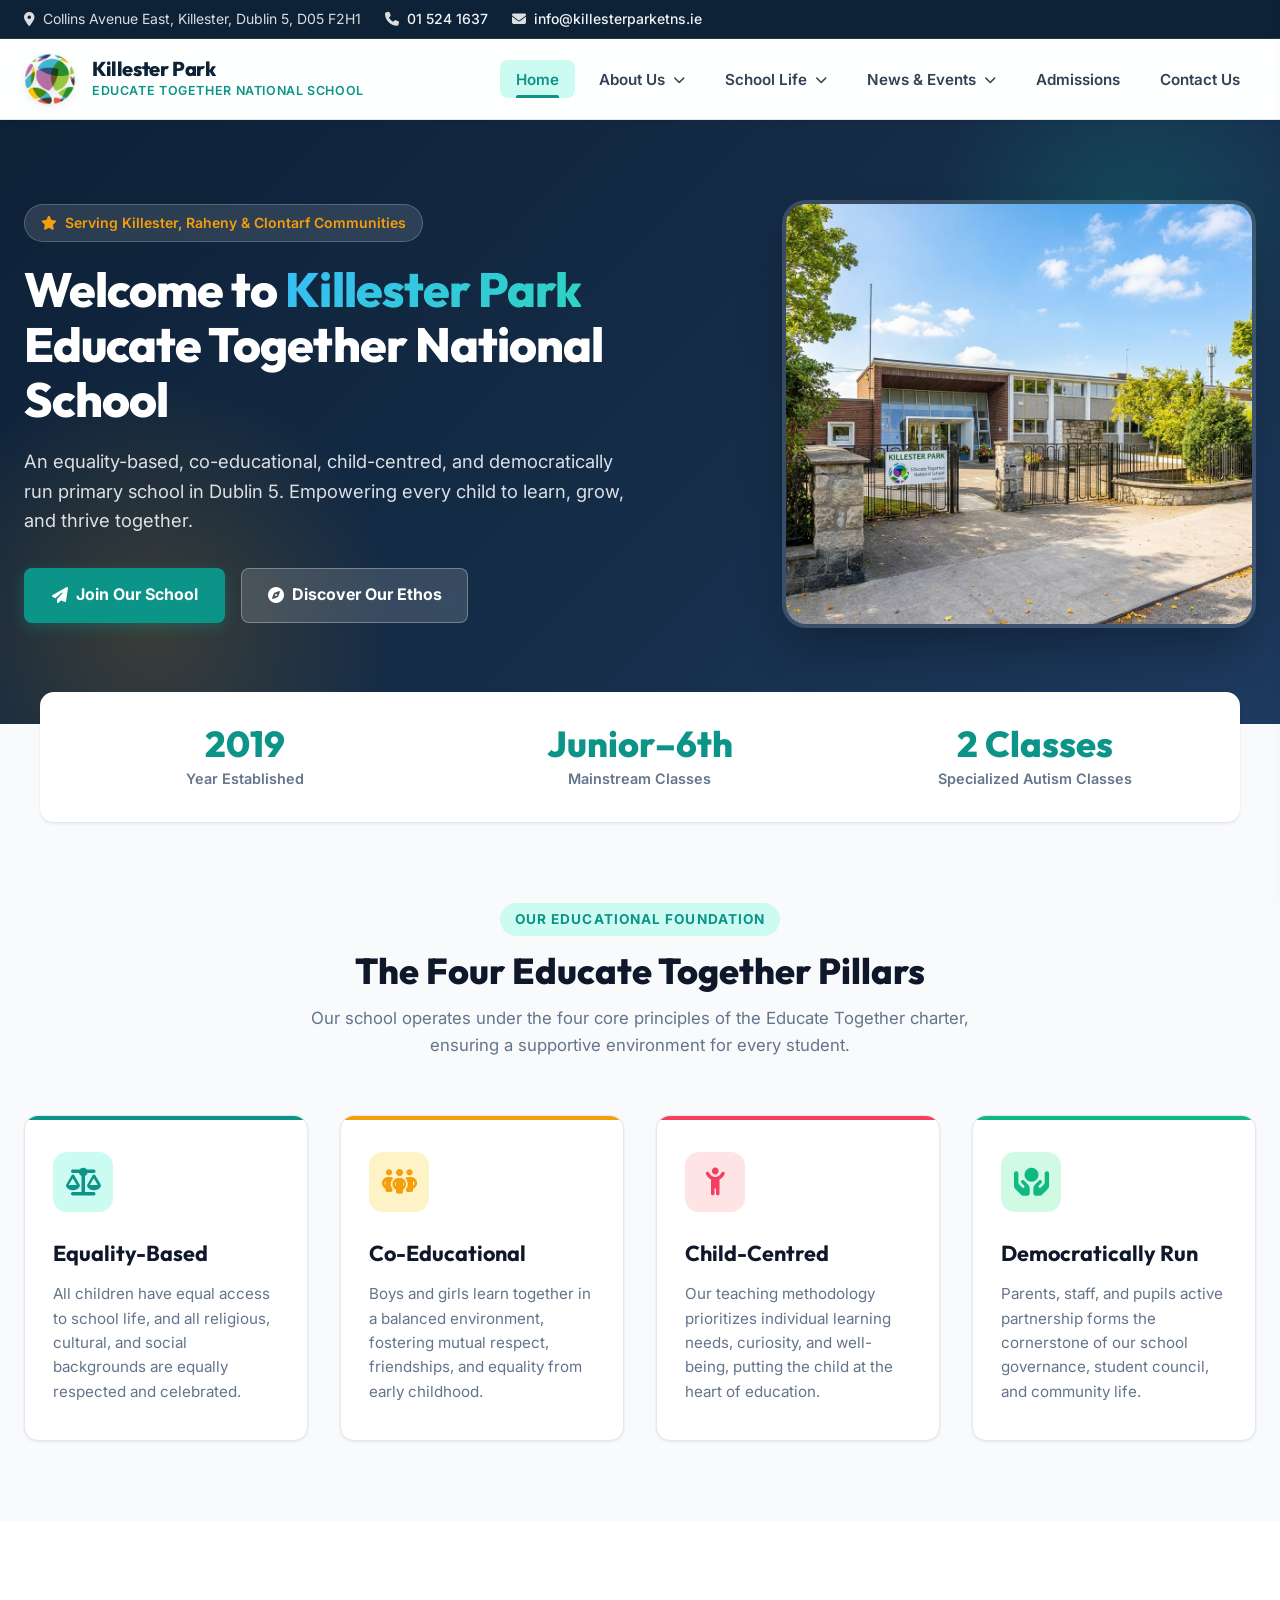
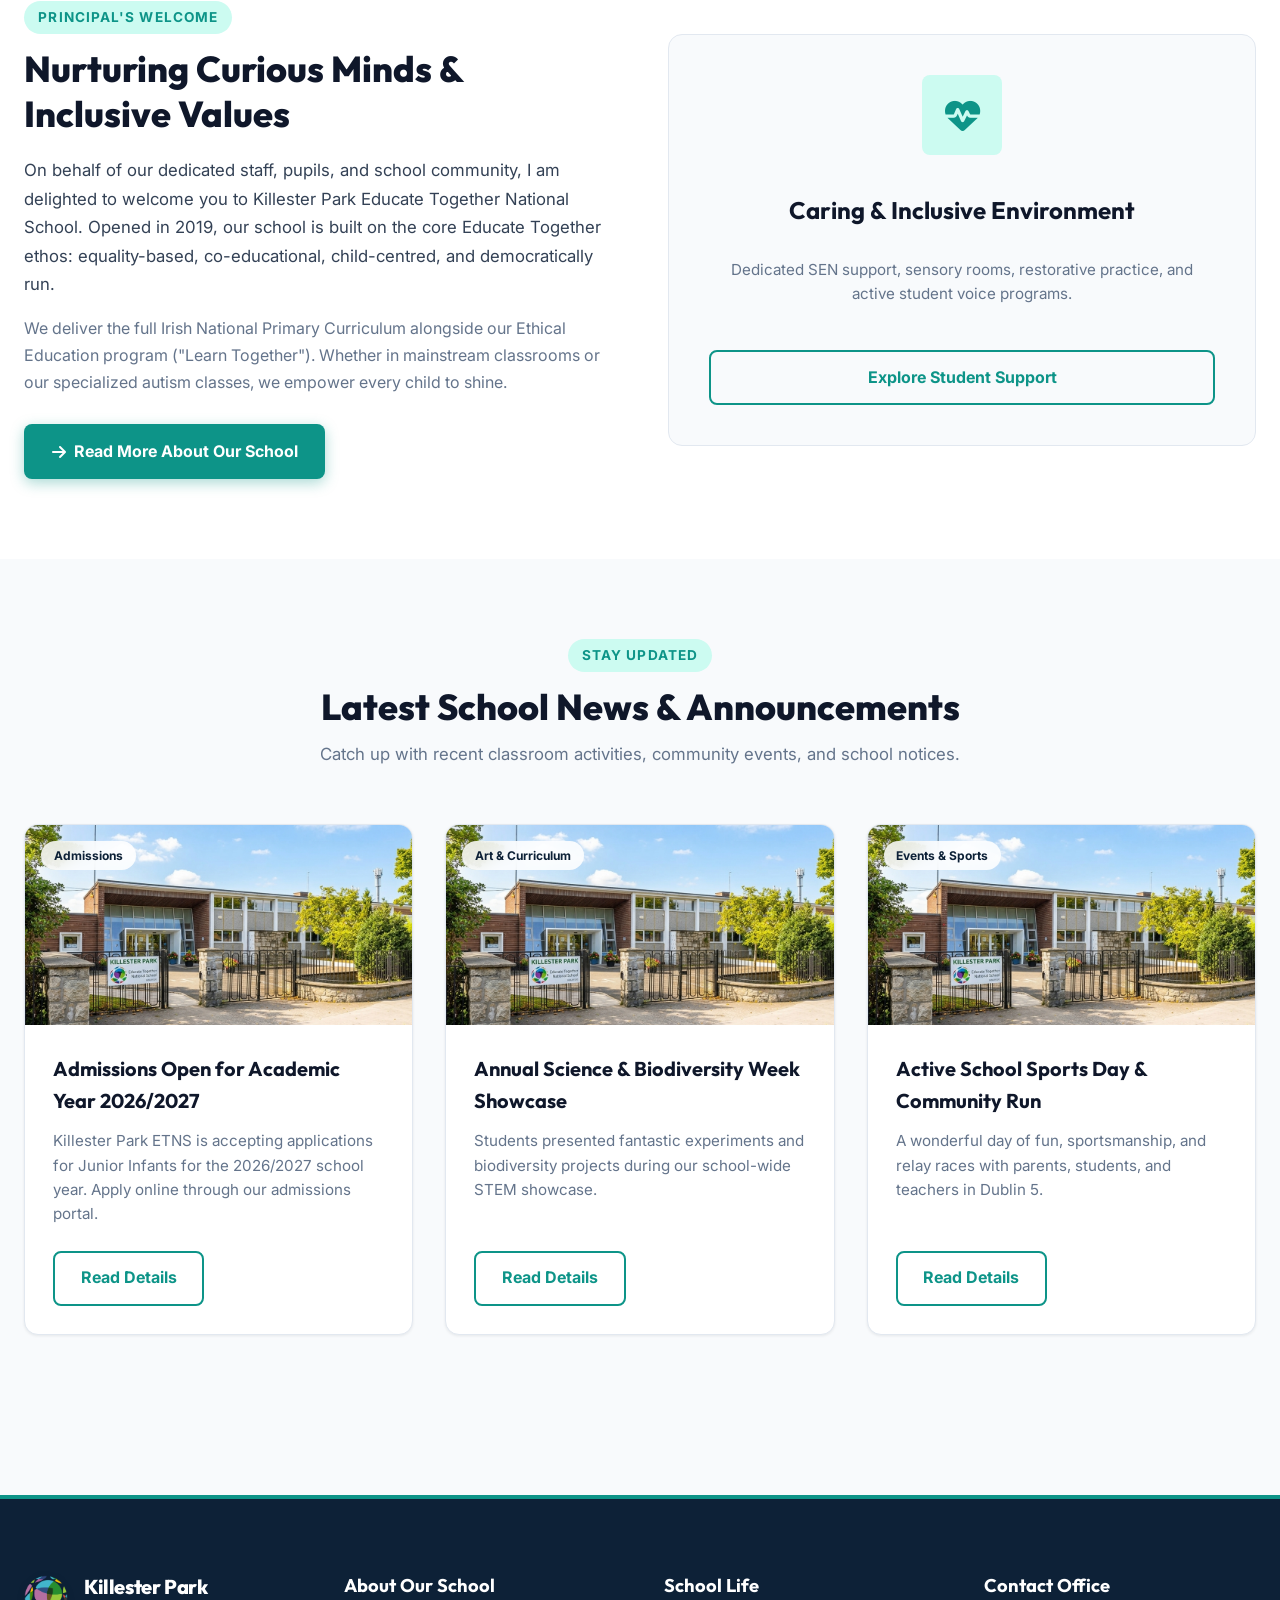
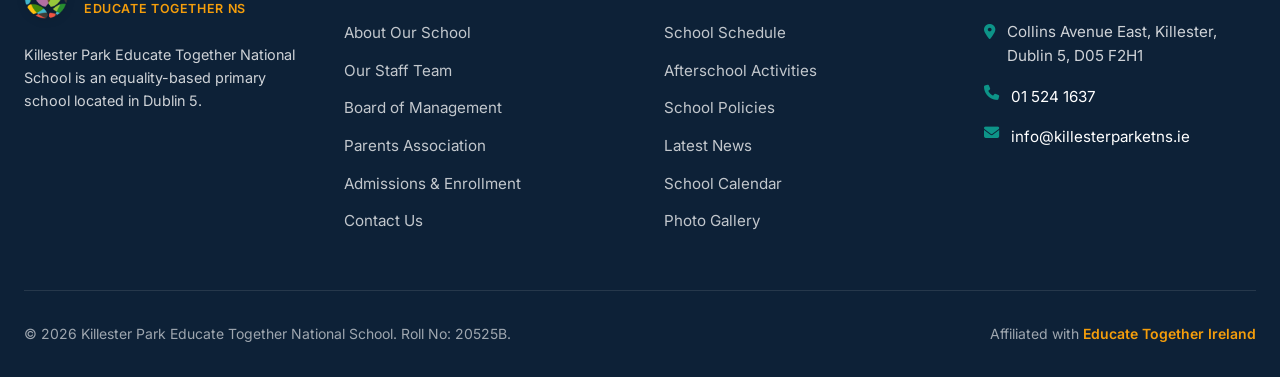
==== commit d7506d7e: "Update school timetable, contact details, board governance, and homepage statistics" ====
--- a/index.html
+++ b/index.html
@@ -57,10 +57,6 @@
       <div class="stat-item">
         <span class="stat-number">2 Classes</span>
         <span class="stat-label">Specialized Autism Classes</span>
-      </div>
-      <div class="stat-item">
-        <span class="stat-number">100%</span>
-        <span class="stat-label">Hot School Meals Scheme</span>
       </div>
     </div>
   </div>
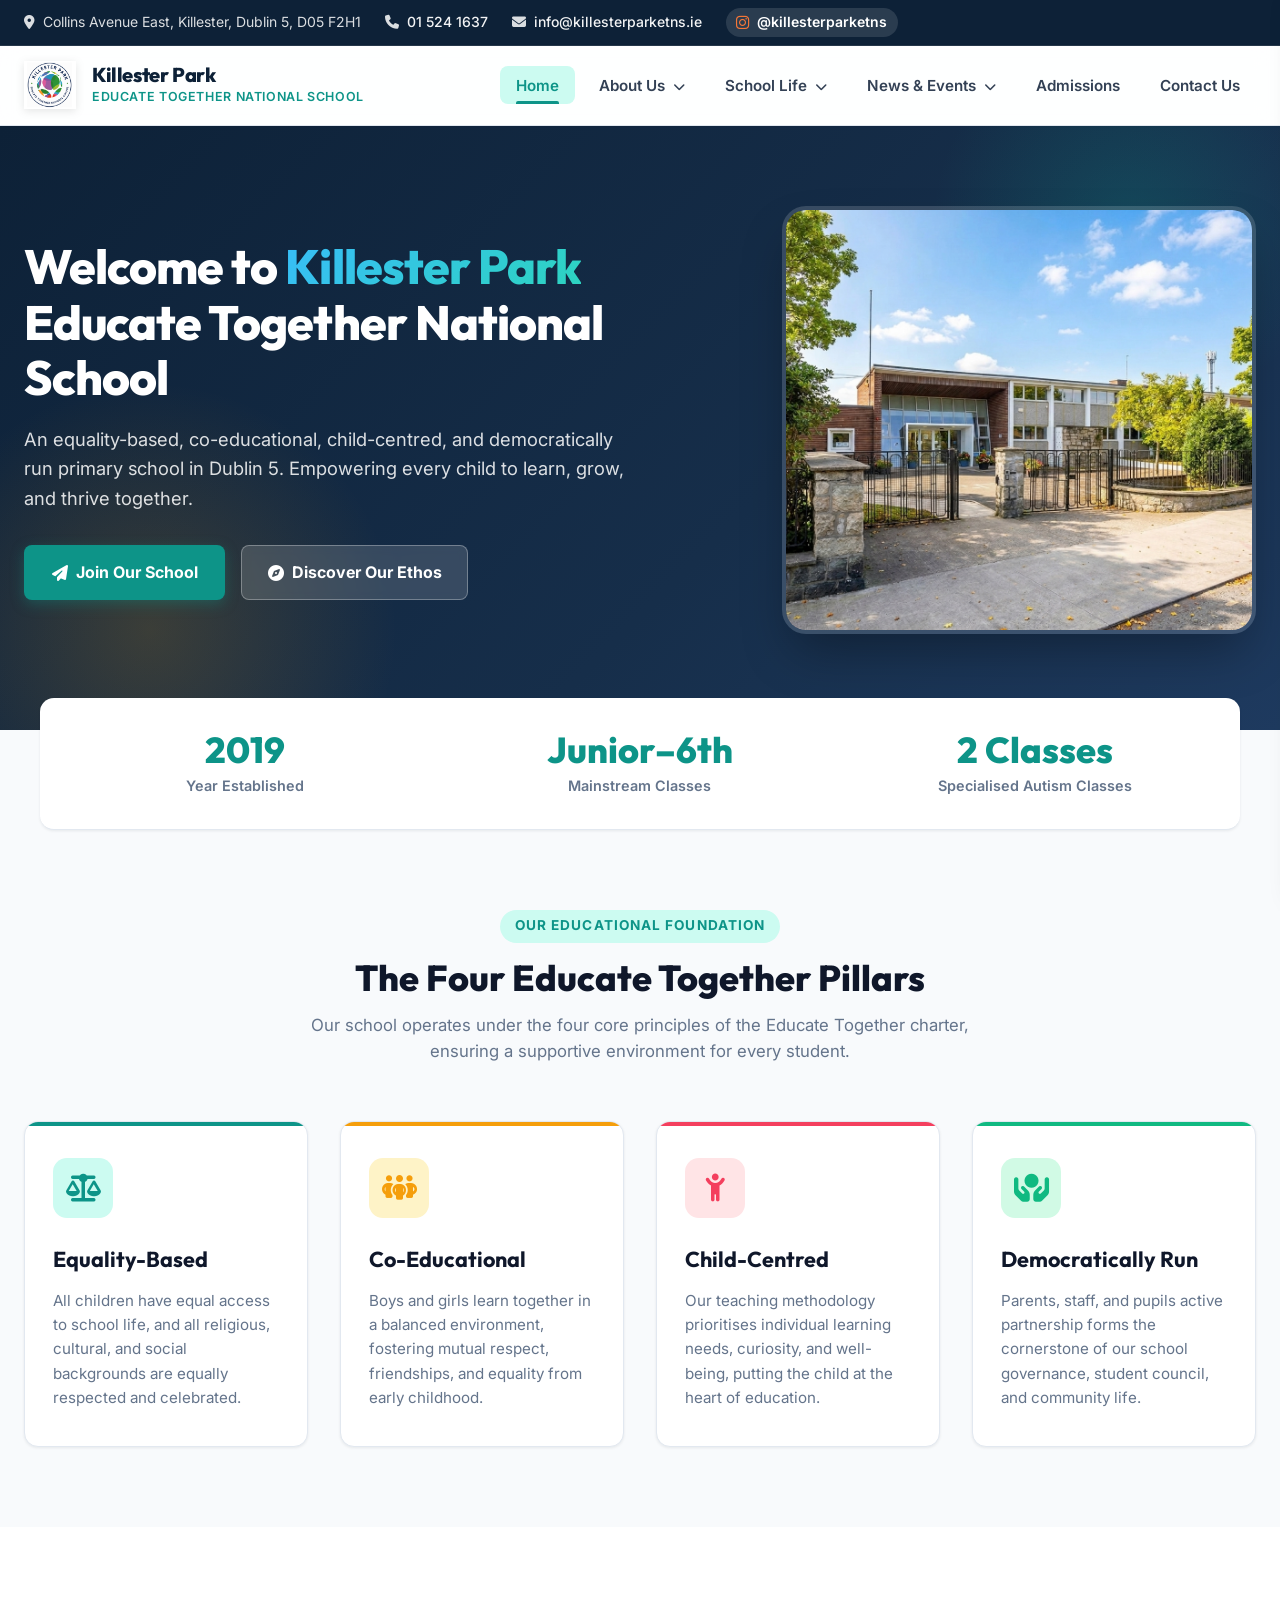
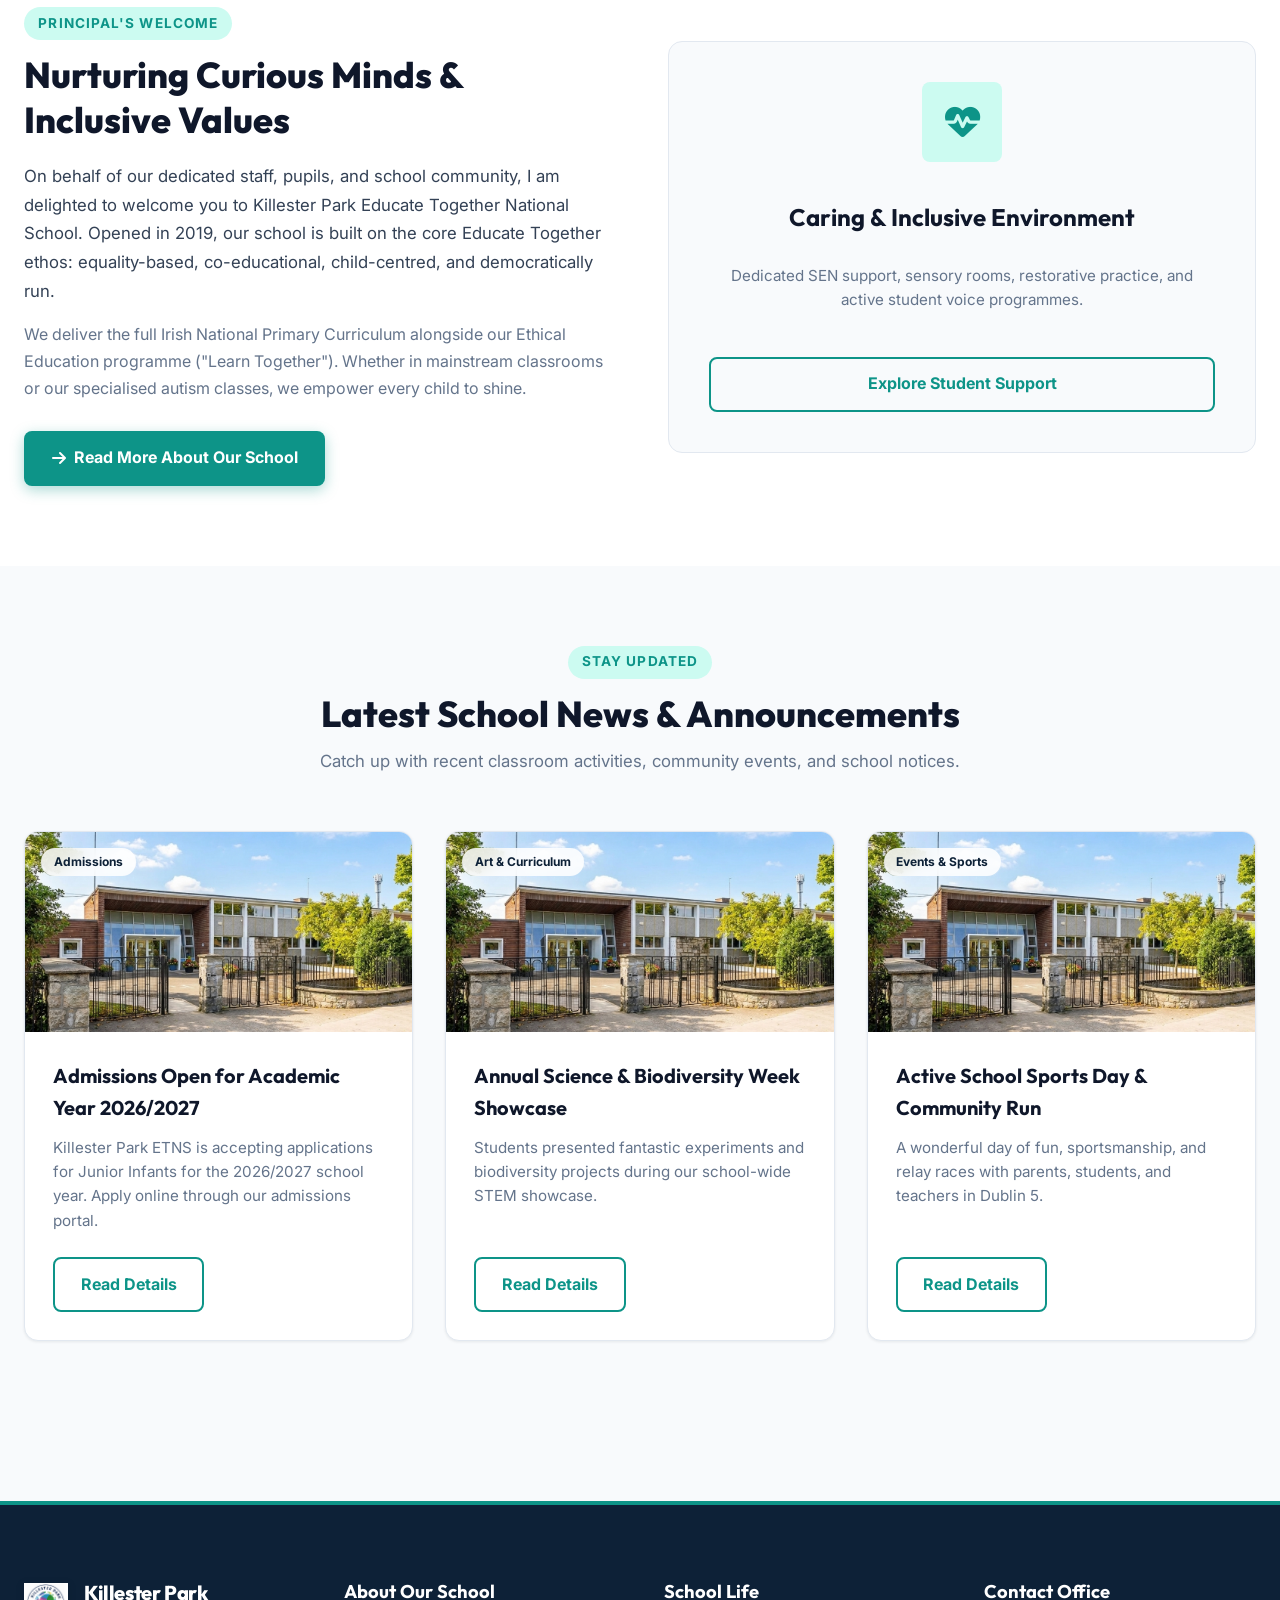
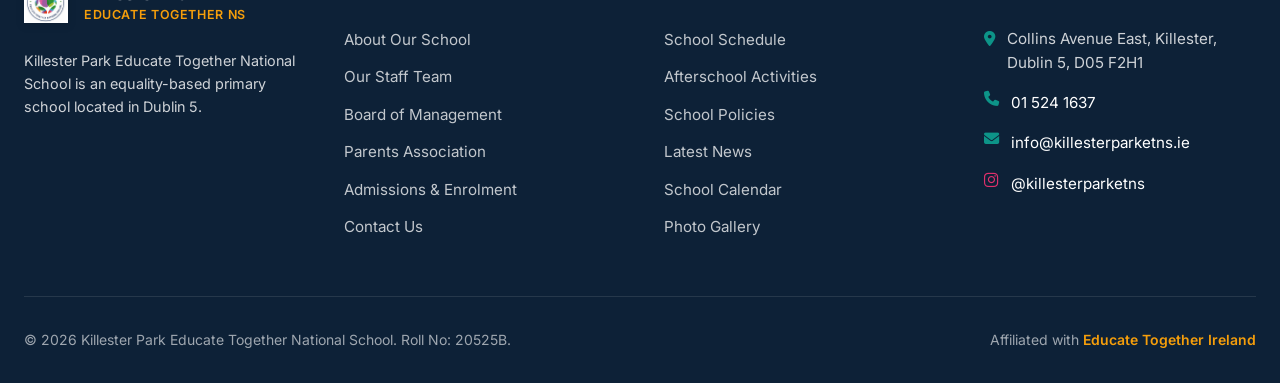
==== commit d5b8f921: "Update UK English spellings and add Instagram link to header banner" ====
--- a/index.html
+++ b/index.html
@@ -25,9 +25,6 @@
     </div>
     <div class="hero-container">
       <div class="hero-content">
-        <div class="hero-badge">
-          <i class="fa-solid fa-star"></i> Serving Killester, Raheny & Clontarf Communities
-        </div>
         <h1 class="hero-title">Welcome to <span class="text-gradient">Killester Park</span> Educate Together National
           School</h1>
         <p class="hero-lead">An equality-based, co-educational, child-centred, and democratically run primary school in
@@ -56,7 +53,7 @@
       </div>
       <div class="stat-item">
         <span class="stat-number">2 Classes</span>
-        <span class="stat-label">Specialized Autism Classes</span>
+        <span class="stat-label">Specialised Autism Classes</span>
       </div>
     </div>
   </div>
@@ -89,7 +86,7 @@
         <div class="pillar-card">
           <div class="pillar-icon"><i class="fa-solid fa-child-reaching"></i></div>
           <h3 class="pillar-title">Child-Centred</h3>
-          <p class="pillar-text">Our teaching methodology prioritizes individual learning needs, curiosity, and
+          <p class="pillar-text">Our teaching methodology prioritises individual learning needs, curiosity, and
             well-being, putting the child at the heart of education.</p>
         </div>
 
@@ -118,8 +115,8 @@
             ethos: equality-based, co-educational, child-centred, and democratically run.
           </p>
           <p style="font-size: 1rem; color: var(--text-muted); margin-bottom: 1.75rem; line-height: 1.7;">
-            We deliver the full Irish National Primary Curriculum alongside our Ethical Education program ("Learn
-            Together"). Whether in mainstream classrooms or our specialized autism classes, we empower every child to
+            We deliver the full Irish National Primary Curriculum alongside our Ethical Education programme ("Learn
+            Together"). Whether in mainstream classrooms or our specialised autism classes, we empower every child to
             shine.
           </p>
           <a href="about.html" class="btn btn-primary"><i class="fa-solid fa-arrow-right"></i> Read More About Our
@@ -135,7 +132,7 @@
             style="font-family: var(--font-heading); font-size: 1.5rem; font-weight: 700; color: var(--text-heading); margin-bottom: 0.5rem;">
             Caring & Inclusive Environment</h3>
           <p style="font-size: 0.95rem; color: var(--text-muted); margin-bottom: 1.5rem;">Dedicated SEN support, sensory
-            rooms, restorative practice, and active student voice programs.</p>
+            rooms, restorative practice, and active student voice programmes.</p>
           <a href="school-life.html" class="btn btn-outline" style="width: 100%;">Explore Student Support</a>
         </div>
       </div>
--- a/css/styles.css
+++ b/css/styles.css
@@ -134,6 +134,36 @@
   color: var(--amber-accent);
 }
 
+.top-instagram-item {
+  background: rgba(255, 255, 255, 0.12);
+  padding: 0.2rem 0.65rem;
+  border-radius: 20px;
+  transition: var(--transition);
+}
+
+.top-instagram-item:hover {
+  background: rgba(255, 255, 255, 0.22);
+}
+
+.top-instagram-item i {
+  color: #f77737;
+  font-size: 0.95rem;
+  transition: var(--transition);
+}
+
+.top-instagram-item:hover i {
+  color: #e1306c;
+}
+
+.top-instagram-item a {
+  color: #ffffff;
+  font-weight: 600;
+}
+
+.top-instagram-item a:hover {
+  color: var(--amber-accent);
+}
+
 .top-social {
   display: flex;
   align-items: center;
@@ -144,18 +174,24 @@
   display: inline-flex;
   align-items: center;
   justify-content: center;
-  width: 28px;
-  height: 28px;
+  width: 30px;
+  height: 30px;
   border-radius: 50%;
   background: rgba(255, 255, 255, 0.15);
   color: white;
   transition: var(--transition);
+  font-size: 0.95rem;
 }
 
 .social-link:hover {
   background: var(--teal-brand);
   color: white;
   transform: translateY(-2px);
+}
+
+.social-link.instagram:hover {
+  background: linear-gradient(45deg, #f09433 0%, #e6683c 25%, #dc2743 50%, #cc2366 75%, #bc1888 100%);
+  box-shadow: 0 4px 10px rgba(225, 48, 108, 0.35);
 }
 
 /* ==========================================================================
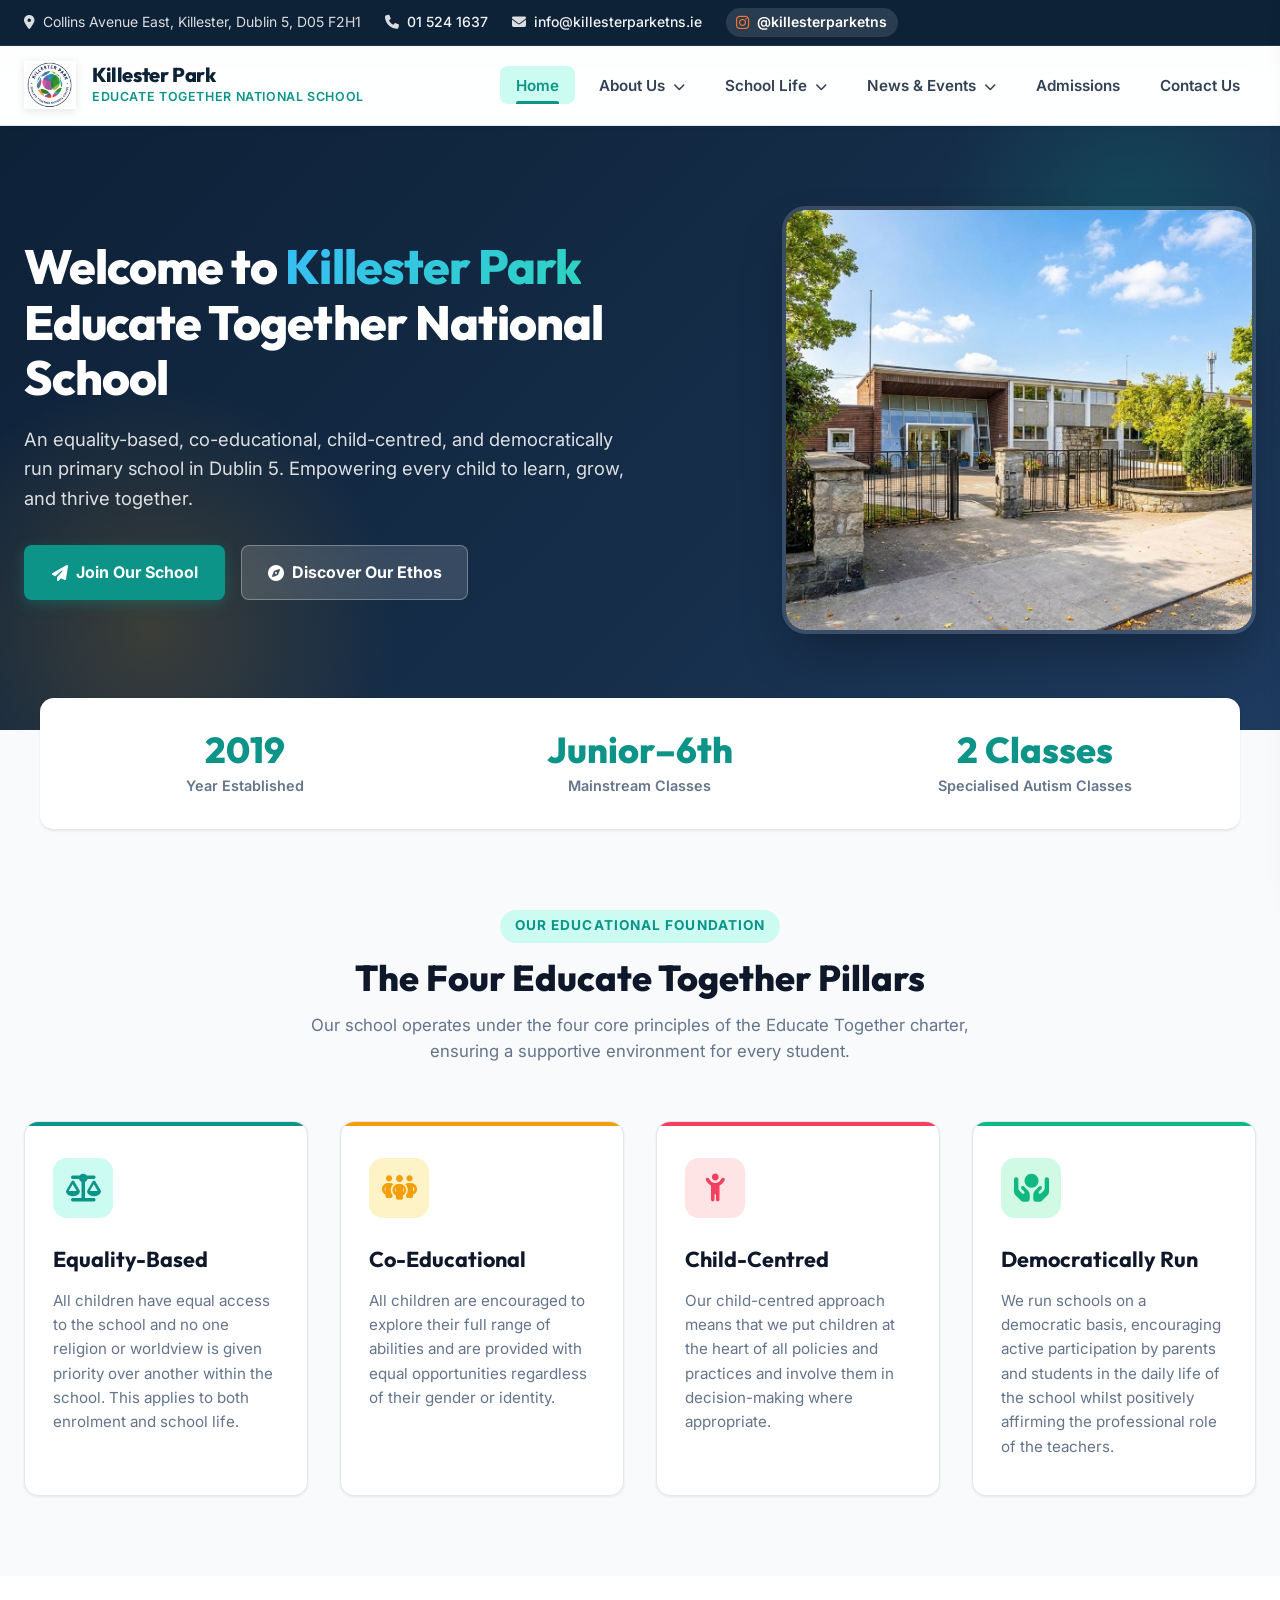
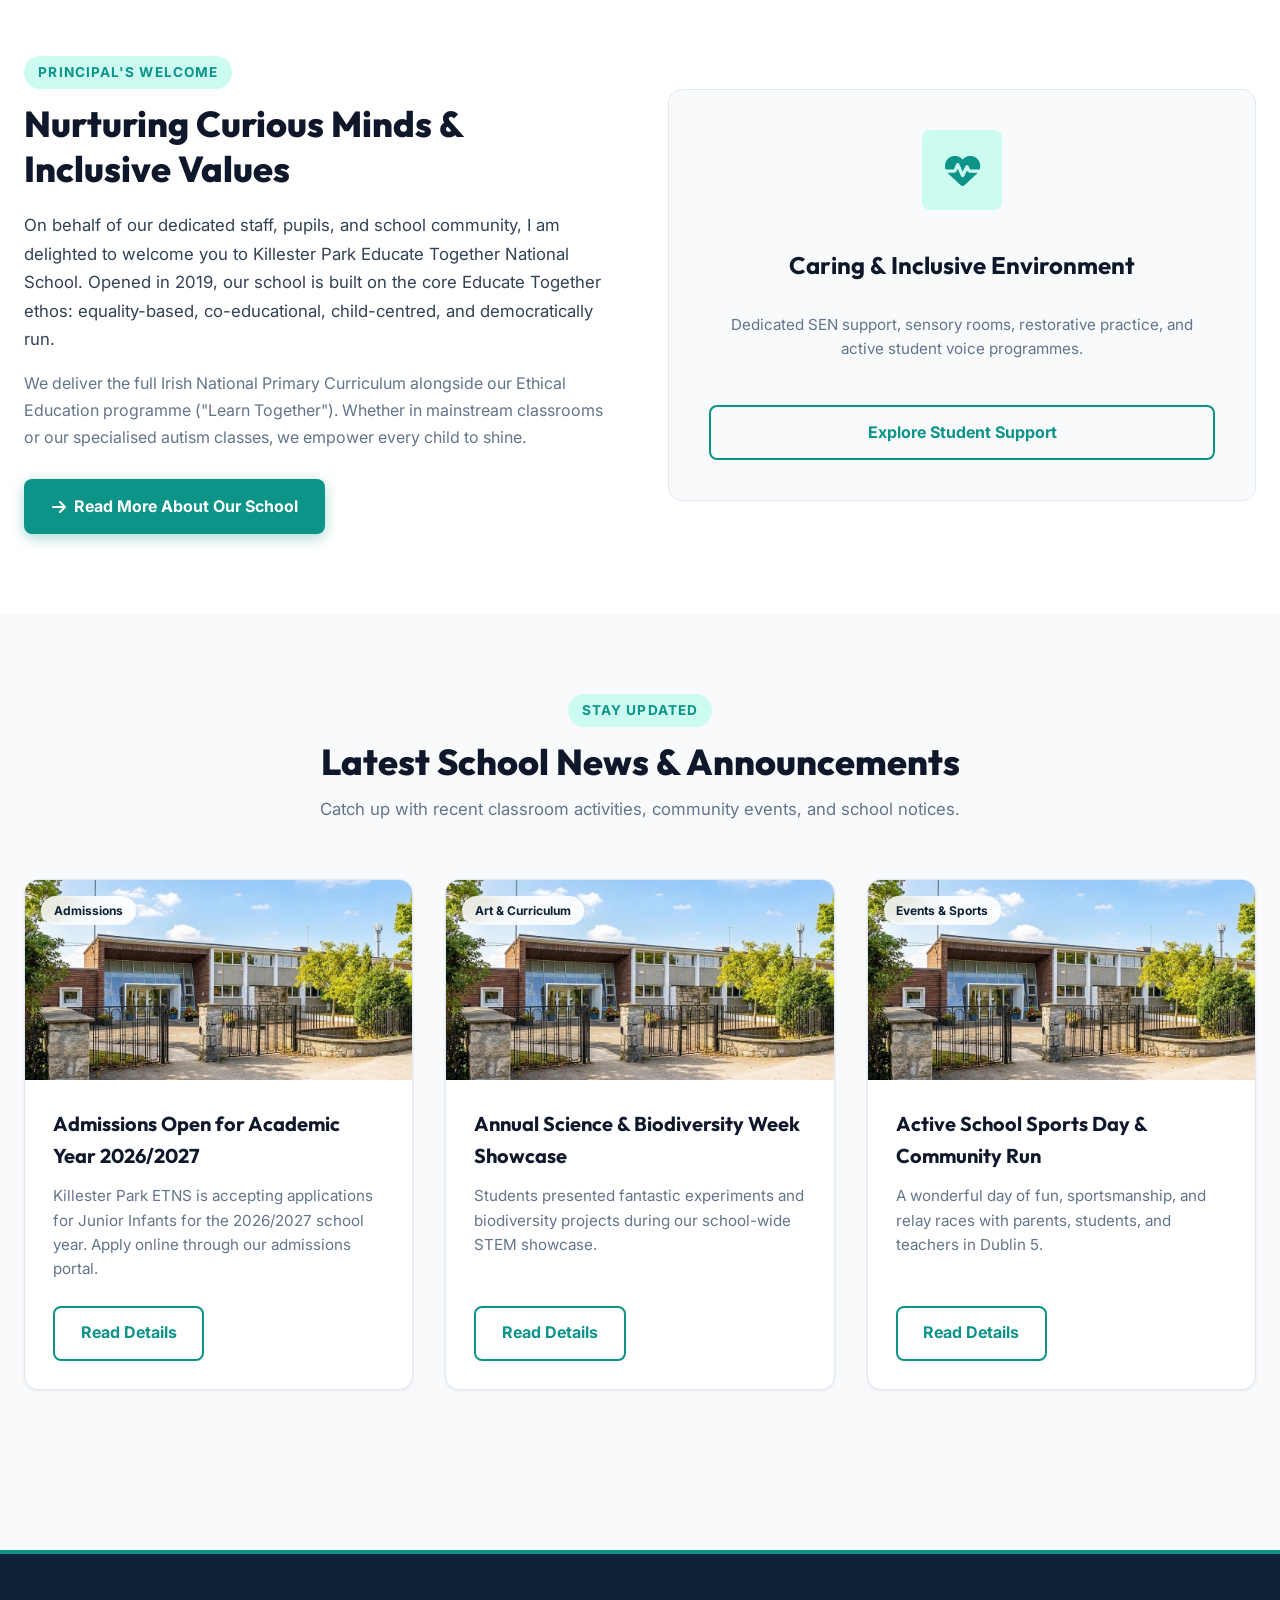
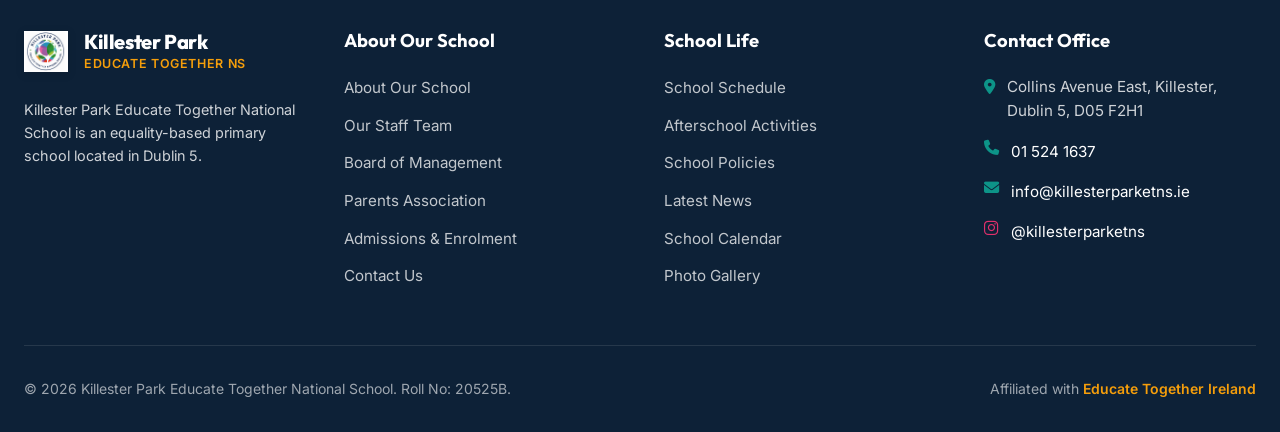
==== commit 05afd266: "Update calendar with interactive academic grid and PDF link, add facilities rental contact option, s" ====
--- a/index.html
+++ b/index.html
@@ -72,29 +72,30 @@
         <div class="pillar-card">
           <div class="pillar-icon"><i class="fa-solid fa-scale-balanced"></i></div>
           <h3 class="pillar-title">Equality-Based</h3>
-          <p class="pillar-text">All children have equal access to school life, and all religious, cultural, and social
-            backgrounds are equally respected and celebrated.</p>
+          <p class="pillar-text">All children have equal access to the school and no one religion or worldview is given
+            priority over another within the school. This applies to both enrolment and school life.</p>
         </div>
 
         <div class="pillar-card">
           <div class="pillar-icon"><i class="fa-solid fa-people-group"></i></div>
           <h3 class="pillar-title">Co-Educational</h3>
-          <p class="pillar-text">Boys and girls learn together in a balanced environment, fostering mutual respect,
-            friendships, and equality from early childhood.</p>
+          <p class="pillar-text">All children are encouraged to explore their full range of abilities and are provided
+            with equal opportunities regardless of their gender or identity.</p>
         </div>
 
         <div class="pillar-card">
           <div class="pillar-icon"><i class="fa-solid fa-child-reaching"></i></div>
           <h3 class="pillar-title">Child-Centred</h3>
-          <p class="pillar-text">Our teaching methodology prioritises individual learning needs, curiosity, and
-            well-being, putting the child at the heart of education.</p>
+          <p class="pillar-text">Our child-centred approach means that we put children at the heart of all policies and
+            practices and involve them in decision-making where appropriate.</p>
         </div>
 
         <div class="pillar-card">
           <div class="pillar-icon"><i class="fa-solid fa-hands-holding-circle"></i></div>
           <h3 class="pillar-title">Democratically Run</h3>
-          <p class="pillar-text">Parents, staff, and pupils active partnership forms the cornerstone of our school
-            governance, student council, and community life.</p>
+          <p class="pillar-text">We run schools on a democratic basis, encouraging active participation by parents and
+            students in the daily life of the school whilst positively affirming the professional role of the teachers.
+          </p>
         </div>
       </div>
     </div>
--- a/css/styles.css
+++ b/css/styles.css
@@ -379,37 +379,52 @@
   box-shadow: 0 6px 15px rgba(13, 148, 136, 0.4);
 }
 
-/* Mobile Toggle */
+/* ==========================================================================
+   MOBILE NAVIGATION DRAWER & COLLAPSIBLE SUBMENUS
+   ========================================================================== */
 .mobile-toggle {
   display: none;
-  background: none;
-  border: none;
+  background: transparent;
+  border: 1px solid transparent;
   font-size: 1.5rem;
   color: var(--primary-navy);
   cursor: pointer;
   padding: 0.5rem;
   border-radius: var(--radius-sm);
-}
-
-.mobile-toggle:hover {
-  background-color: var(--border-subtle);
-}
-
-/* Mobile Drawer Overlay */
+  line-height: 1;
+  width: 44px;
+  height: 44px;
+  min-width: 44px;
+  min-height: 44px;
+  align-items: center;
+  justify-content: center;
+  transition: var(--transition);
+  -webkit-tap-highlight-color: transparent;
+}
+
+.mobile-toggle:hover,
+.mobile-toggle:focus-visible {
+  background-color: var(--teal-light);
+  color: var(--teal-brand);
+  border-color: var(--border-subtle);
+  outline: none;
+}
+
 .mobile-drawer {
   position: fixed;
   top: 0;
-  right: -100%;
-  width: 85%;
-  max-width: 380px;
+  right: -340px;
+  width: 320px;
+  max-width: 85vw;
   height: 100vh;
+  height: 100dvh;
   background: var(--bg-surface);
-  box-shadow: -10px 0 30px rgba(0, 0, 0, 0.15);
-  z-index: 1100;
-  transition: right 0.4s cubic-bezier(0.16, 1, 0.3, 1);
+  box-shadow: -5px 0 25px rgba(0, 0, 0, 0.15);
+  z-index: 2500;
   display: flex;
   flex-direction: column;
-  padding: 2rem 1.5rem;
+  transition: right 0.35s cubic-bezier(0.16, 1, 0.3, 1);
+  overflow: hidden;
 }
 
 .mobile-drawer.open {
@@ -420,39 +435,114 @@
   display: flex;
   align-items: center;
   justify-content: space-between;
-  padding-bottom: 1.5rem;
+  padding: 1.25rem 1.5rem;
   border-bottom: 1px solid var(--border-subtle);
-  margin-bottom: 1.5rem;
+  background: var(--bg-surface-elevated);
 }
 
 .close-drawer {
-  background: none;
+  background: transparent;
   border: none;
-  font-size: 1.5rem;
+  font-size: 1.75rem;
+  color: var(--text-muted);
   cursor: pointer;
-  color: var(--text-muted);
-  padding: 0.5rem;
+  line-height: 1;
+  padding: 0.25rem 0.5rem;
+  border-radius: var(--radius-sm);
+  transition: var(--transition);
+}
+
+.close-drawer:hover {
+  color: var(--text-heading);
+  background: var(--border-subtle);
+}
+
+.mobile-nav-body {
+  flex: 1;
+  overflow-y: auto;
+  -webkit-overflow-scrolling: touch;
+  padding: 0.5rem 0 2rem;
 }
 
 .mobile-nav-list {
   list-style: none;
-  display: flex;
-  flex-direction: column;
-  gap: 0.5rem;
-}
-
-.mobile-nav-link {
-  display: block;
-  padding: 0.85rem 1rem;
-  font-size: 1.05rem;
+  padding: 0;
+  margin: 0;
+}
+
+.mobile-nav-item {
+  border-bottom: 1px solid var(--border-subtle);
+}
+
+.mobile-nav-link,
+.mobile-nav-toggle {
+  display: flex;
+  align-items: center;
+  justify-content: space-between;
+  padding: 0.95rem 1.5rem;
+  font-family: var(--font-heading);
+  font-weight: 700;
+  font-size: 1rem;
+  color: var(--text-heading);
+  text-decoration: none;
+  width: 100%;
+  background: transparent;
+  border: none;
+  text-align: left;
+  cursor: pointer;
+  transition: var(--transition);
+}
+
+.mobile-nav-link:hover,
+.mobile-nav-toggle:hover,
+.mobile-nav-link.active,
+.mobile-nav-toggle.active {
+  color: var(--teal-brand);
+  background: rgba(13, 148, 136, 0.05);
+}
+
+.mobile-nav-toggle .chevron-icon {
+  font-size: 0.8rem;
+  transition: transform 0.3s ease;
+  color: var(--text-muted);
+}
+
+.mobile-nav-toggle.open .chevron-icon {
+  transform: rotate(180deg);
+  color: var(--teal-brand);
+}
+
+/* Collapsible Submenus (Collapsed by default) */
+.mobile-submenu {
+  list-style: none;
+  padding: 0;
+  margin: 0;
+  background: var(--bg-main);
+  max-height: 0;
+  overflow: hidden;
+  transition: max-height 0.35s cubic-bezier(0.16, 1, 0.3, 1);
+}
+
+.mobile-submenu.open {
+  max-height: 350px;
+}
+
+.mobile-submenu-link {
+  display: flex;
+  align-items: center;
+  gap: 0.6rem;
+  padding: 0.75rem 1.5rem 0.75rem 2.25rem;
   font-weight: 600;
-  color: var(--text-heading);
-  border-radius: var(--radius-sm);
-}
-
-.mobile-nav-link.active, .mobile-nav-link:hover {
-  background-color: var(--teal-light);
+  font-size: 0.92rem;
+  color: var(--text-body);
+  text-decoration: none;
+  transition: var(--transition);
+}
+
+.mobile-submenu-link:hover,
+.mobile-submenu-link.active {
   color: var(--teal-brand);
+  background: rgba(13, 148, 136, 0.08);
 }
 
 .backdrop {
@@ -461,12 +551,12 @@
   left: 0;
   width: 100vw;
   height: 100vh;
-  background: rgba(15, 23, 42, 0.4);
+  background: rgba(15, 23, 42, 0.6);
   backdrop-filter: blur(4px);
-  z-index: 1050;
+  z-index: 2400;
   opacity: 0;
   pointer-events: none;
-  transition: opacity 0.3s ease;
+  transition: opacity 0.35s ease;
 }
 
 .backdrop.active {
@@ -1003,10 +1093,421 @@
   border-color: var(--teal-brand);
 }
 
+/* Interactive Calendar Component Styles */
+.calendar-download-banner {
+  display: flex;
+  gap: 1rem;
+  justify-content: center;
+  align-items: center;
+  flex-wrap: wrap;
+  margin-top: 1.5rem;
+}
+
+.calendar-view-controls {
+  display: flex;
+  justify-content: center;
+  gap: 0.75rem;
+  margin-bottom: 2rem;
+  flex-wrap: wrap;
+}
+
+.view-pill {
+  padding: 0.65rem 1.4rem;
+  border-radius: var(--radius-full);
+  border: 1px solid var(--border-subtle);
+  background: var(--bg-surface);
+  color: var(--text-heading);
+  font-family: var(--font-heading);
+  font-weight: 700;
+  font-size: 0.95rem;
+  cursor: pointer;
+  display: inline-flex;
+  align-items: center;
+  gap: 0.5rem;
+  transition: var(--transition);
+  box-shadow: var(--shadow-sm);
+}
+
+.view-pill:hover {
+  background: var(--teal-light);
+  color: var(--teal-brand);
+  border-color: var(--teal-brand);
+}
+
+.view-pill.active {
+  background: var(--primary-navy);
+  color: white;
+  border-color: var(--primary-navy);
+  box-shadow: 0 4px 12px rgba(15, 23, 42, 0.25);
+}
+
+/* Color Legend matching the PDF */
+.calendar-legend-card {
+  background: var(--bg-surface);
+  border: 1px solid var(--border-subtle);
+  border-radius: var(--radius-md);
+  padding: 1.25rem 1.75rem;
+  margin-bottom: 2.25rem;
+  box-shadow: var(--shadow-sm);
+}
+
+.legend-title {
+  font-family: var(--font-heading);
+  font-weight: 700;
+  font-size: 1rem;
+  color: var(--text-heading);
+  margin-bottom: 0.85rem;
+  display: flex;
+  align-items: center;
+  gap: 0.5rem;
+}
+
+.legend-items {
+  display: flex;
+  flex-wrap: wrap;
+  gap: 1.5rem;
+  align-items: center;
+}
+
+.legend-item {
+  display: inline-flex;
+  align-items: center;
+  gap: 0.6rem;
+  font-size: 0.9rem;
+  color: var(--text-body);
+}
+
+.legend-color-box {
+  width: 22px;
+  height: 22px;
+  border-radius: 4px;
+  flex-shrink: 0;
+  border: 1px solid rgba(0, 0, 0, 0.15);
+}
+
+.box-closed {
+  background: #ffff00;
+}
+
+.box-first-last {
+  background: #9acb59;
+}
+
+.box-half-day {
+  background: #7030a0;
+}
+
+.box-staff {
+  background: #c45911;
+}
+
+/* Live Event Detail Banner on Click/Hover */
+.calendar-event-banner {
+  background: white;
+  border: 1px solid var(--teal-brand);
+  border-left: 5px solid var(--teal-brand);
+  border-radius: var(--radius-md);
+  padding: 0.9rem 1.25rem;
+  margin-bottom: 2rem;
+  display: flex;
+  align-items: center;
+  gap: 1rem;
+  box-shadow: var(--shadow-sm);
+  animation: fadeIn 0.2s ease-in-out;
+}
+
+.event-banner-badge {
+  width: 16px;
+  height: 16px;
+  border-radius: 50%;
+  flex-shrink: 0;
+}
+
+.event-banner-info {
+  font-size: 0.95rem;
+  color: var(--text-heading);
+}
+
+/* Academic Year 11-Month Grid */
+.academic-year-grid {
+  display: grid;
+  grid-template-columns: repeat(auto-fill, minmax(310px, 1fr));
+  gap: 2rem;
+  margin-bottom: 3rem;
+}
+
+.month-card {
+  background: white;
+  border: 1px solid var(--border-subtle);
+  border-radius: var(--radius-md);
+  overflow: hidden;
+  box-shadow: var(--shadow-sm);
+  transition: transform 0.2s ease, box-shadow 0.2s ease;
+}
+
+.month-card:hover {
+  box-shadow: var(--shadow-md);
+}
+
+.month-header {
+  background: linear-gradient(135deg, var(--primary-navy) 0%, #1e3a5f 100%);
+  color: white;
+  padding: 0.75rem 1rem;
+  text-align: center;
+  font-family: var(--font-heading);
+  font-weight: 700;
+  font-size: 1.05rem;
+  letter-spacing: 0.02em;
+}
+
+.month-weekdays {
+  display: grid;
+  grid-template-columns: repeat(7, 1fr);
+  background: #e2e8f0;
+  border-bottom: 1px solid var(--border-subtle);
+  text-align: center;
+  font-size: 0.8rem;
+  font-weight: 700;
+  color: var(--primary-navy);
+  padding: 0.4rem 0;
+}
+
+.month-days-grid {
+  display: grid;
+  grid-template-columns: repeat(7, 1fr);
+  gap: 2px;
+  padding: 0.5rem;
+  background: #f8fafc;
+}
+
+.cal-day {
+  display: flex;
+  align-items: center;
+  justify-content: center;
+  height: 38px;
+  font-size: 0.9rem;
+  font-weight: 600;
+  border-radius: 4px;
+  background: white;
+  color: var(--text-body);
+  user-select: none;
+  transition: transform 0.15s ease, box-shadow 0.15s ease;
+  position: relative;
+}
+
+.cal-day.cal-empty {
+  background: transparent;
+}
+
+.cal-day.cal-weekend {
+  background: #f1f5f9;
+  color: #94a3b8;
+}
+
+/* Event Specific Colors matching PDF */
+.cal-day.cal-closed {
+  background: #ffff00 !important;
+  color: #000000 !important;
+  font-weight: 800;
+  cursor: pointer;
+}
+
+.cal-day.cal-first-last {
+  background: #9acb59 !important;
+  color: #000000 !important;
+  font-weight: 800;
+  cursor: pointer;
+}
+
+.cal-day.cal-half-day {
+  background: #7030a0 !important;
+  color: #ffffff !important;
+  font-weight: 800;
+  cursor: pointer;
+}
+
+.cal-day.cal-staff {
+  background: #c45911 !important;
+  color: #ffffff !important;
+  font-weight: 800;
+  cursor: pointer;
+}
+
+.cal-day.cal-last-half {
+  background: linear-gradient(135deg, #9acb59 50%, #7030a0 50%) !important;
+  color: #ffffff !important;
+  font-weight: 800;
+  cursor: pointer;
+  text-shadow: 0 1px 2px rgba(0,0,0,0.6);
+}
+
+.cal-day[data-event]:hover {
+  transform: scale(1.15);
+  z-index: 10;
+  box-shadow: 0 4px 12px rgba(0, 0, 0, 0.2);
+}
+
+.cal-day.cal-selected {
+  outline: 3px solid var(--primary-navy) !important;
+  outline-offset: -1px;
+  z-index: 12;
+  box-shadow: 0 0 12px rgba(13, 33, 55, 0.4);
+  transform: scale(1.12);
+}
+
+/* Calendar Event Detail Modal for Instant Feedback */
+.calendar-modal {
+  position: fixed;
+  inset: 0;
+  z-index: 2500;
+  display: flex;
+  align-items: center;
+  justify-content: center;
+  padding: 1.5rem;
+  opacity: 0;
+  visibility: hidden;
+  transition: opacity 0.25s ease, visibility 0.25s ease;
+}
+
+.calendar-modal.active {
+  opacity: 1;
+  visibility: visible;
+}
+
+.calendar-modal-backdrop {
+  position: absolute;
+  inset: 0;
+  background: rgba(15, 23, 42, 0.65);
+  backdrop-filter: blur(4px);
+}
+
+.calendar-modal-content {
+  position: relative;
+  background: white;
+  border-radius: var(--radius-lg);
+  padding: 2.25rem 2rem;
+  max-width: 480px;
+  width: 100%;
+  box-shadow: 0 20px 40px rgba(0, 0, 0, 0.25);
+  border: 1px solid var(--border-subtle);
+  transform: translateY(20px) scale(0.96);
+  transition: transform 0.25s cubic-bezier(0.16, 1, 0.3, 1);
+  z-index: 1;
+}
+
+.calendar-modal.active .calendar-modal-content {
+  transform: translateY(0) scale(1);
+}
+
+.calendar-modal-close {
+  position: absolute;
+  top: 1rem;
+  right: 1.25rem;
+  background: transparent;
+  border: none;
+  font-size: 1.75rem;
+  color: var(--text-muted);
+  cursor: pointer;
+  line-height: 1;
+  transition: color 0.15s;
+}
+
+.calendar-modal-close:hover {
+  color: var(--text-heading);
+}
+
+.calendar-modal-badge {
+  display: inline-block;
+  font-size: 0.75rem;
+  font-weight: 800;
+  text-transform: uppercase;
+  letter-spacing: 0.05em;
+  padding: 0.35rem 0.85rem;
+  border-radius: 9999px;
+  margin-bottom: 0.75rem;
+  color: #000;
+}
+
+.calendar-modal-title {
+  font-family: var(--font-heading);
+  font-size: 1.35rem;
+  font-weight: 800;
+  color: var(--text-heading);
+  margin-bottom: 0.5rem;
+  line-height: 1.3;
+}
+
+.calendar-modal-date {
+  font-size: 0.95rem;
+  font-weight: 600;
+  color: var(--teal-brand);
+  display: flex;
+  align-items: center;
+  gap: 0.5rem;
+  margin-bottom: 1rem;
+}
+
+.calendar-modal-desc {
+  font-size: 0.95rem;
+  line-height: 1.6;
+  color: var(--text-body);
+  margin-bottom: 1.5rem;
+}
+
+.calendar-modal-actions {
+  display: flex;
+  justify-content: flex-end;
+}
+
+/* Page 2 Notes & Contingency Box */
+.calendar-notes-box {
+  background: var(--bg-surface);
+  border: 1px solid var(--border-subtle);
+  border-left: 5px solid var(--amber-accent);
+  border-radius: var(--radius-md);
+  padding: 2rem;
+  box-shadow: var(--shadow-sm);
+  margin-top: 2rem;
+}
+
+.notes-header {
+  display: flex;
+  align-items: center;
+  gap: 0.75rem;
+  margin-bottom: 1rem;
+  color: var(--primary-navy);
+}
+
+.notes-header i {
+  font-size: 1.5rem;
+  color: var(--amber-accent);
+}
+
+.notes-header h3 {
+  font-family: var(--font-heading);
+  font-size: 1.25rem;
+  font-weight: 800;
+  margin: 0;
+}
+
+.notes-list {
+  padding-left: 1.5rem;
+  margin: 0;
+  line-height: 1.8;
+  color: var(--text-body);
+  font-size: 0.95rem;
+}
+
+.notes-list li {
+  margin-bottom: 0.5rem;
+}
+
+/* Calendar List View Agenda Cards */
 .calendar-grid {
   display: grid;
   grid-template-columns: repeat(auto-fit, minmax(300px, 1fr));
   gap: 1.5rem;
+  margin-bottom: 3rem;
 }
 
 .calendar-card {
@@ -1017,19 +1518,6 @@
   display: flex;
   gap: 1.25rem;
   align-items: center;
-}
-
-.calendar-date {
-  width: 65px;
-  height: 65px;
-  border-radius: var(--radius-sm);
-  background: var(--primary-navy);
-  color: white;
-  display: flex;
-  flex-direction: column;
-  align-items: center;
-  justify-content: center;
-  flex-shrink: 0;
 }
 
 .calendar-date {
@@ -1196,15 +1684,19 @@
   }
 }
 
-@media (max-width: 768px) {
+/* Mobile & Tablet Navigation Breakpoint */
+@media (max-width: 992px) {
   .nav-menu {
-    display: none;
+    display: none !important;
   }
   .mobile-toggle {
-    display: flex;
+    display: inline-flex !important;
     align-items: center;
     justify-content: center;
   }
+}
+
+@media (max-width: 768px) {
   .hero-title {
     font-size: 2.25rem;
   }
@@ -1216,169 +1708,29 @@
   }
 }
 
-/* ==========================================================================
-   MOBILE NAVIGATION DRAWER & COLLAPSIBLE ACCORDIONS
-   ========================================================================== */
-.mobile-toggle {
-  display: none;
-  background: transparent;
-  border: none;
-  font-size: 1.5rem;
-  color: var(--primary-navy);
-  cursor: pointer;
-  padding: 0.5rem;
-}
-
-.mobile-drawer {
-  position: fixed;
-  top: 0;
-  right: -340px;
-  width: 320px;
-  max-width: 85vw;
-  height: 100vh;
-  height: 100dvh;
-  background: var(--bg-surface);
-  box-shadow: -5px 0 25px rgba(0, 0, 0, 0.15);
-  z-index: 2500;
-  display: flex;
-  flex-direction: column;
-  transition: right 0.35s cubic-bezier(0.16, 1, 0.3, 1);
-  overflow: hidden;
-}
-
-.mobile-drawer.open {
-  right: 0;
-}
-
-.mobile-drawer-header {
-  display: flex;
-  align-items: center;
-  justify-content: space-between;
-  padding: 1.25rem 1.5rem;
-  border-bottom: 1px solid var(--border-subtle);
-  background: var(--bg-surface-elevated);
-}
-
-.close-drawer {
-  background: transparent;
-  border: none;
-  font-size: 1.75rem;
-  color: var(--text-muted);
-  cursor: pointer;
-  line-height: 1;
-  padding: 0.25rem 0.5rem;
-  border-radius: var(--radius-sm);
-  transition: var(--transition);
-}
-
-.close-drawer:hover {
-  color: var(--text-heading);
-  background: var(--border-subtle);
-}
-
-.mobile-nav-body {
-  flex: 1;
-  overflow-y: auto;
-  -webkit-overflow-scrolling: touch;
-  padding: 0.5rem 0 2rem;
-}
-
-.mobile-nav-list {
-  list-style: none;
-  padding: 0;
-  margin: 0;
-}
-
-.mobile-nav-item {
-  border-bottom: 1px solid var(--border-subtle);
-}
-
-.mobile-nav-link,
-.mobile-nav-toggle {
-  display: flex;
-  align-items: center;
-  justify-content: space-between;
-  padding: 0.95rem 1.5rem;
-  font-family: var(--font-heading);
-  font-weight: 700;
-  font-size: 1rem;
-  color: var(--text-heading);
-  text-decoration: none;
-  width: 100%;
-  background: transparent;
-  border: none;
-  text-align: left;
-  cursor: pointer;
-  transition: var(--transition);
-}
-
-.mobile-nav-link:hover,
-.mobile-nav-toggle:hover,
-.mobile-nav-link.active,
-.mobile-nav-toggle.active {
-  color: var(--teal-brand);
-  background: rgba(13, 148, 136, 0.05);
-}
-
-.mobile-nav-toggle .chevron-icon {
-  font-size: 0.8rem;
-  transition: transform 0.3s ease;
-  color: var(--text-muted);
-}
-
-.mobile-nav-toggle.open .chevron-icon {
-  transform: rotate(180deg);
-  color: var(--teal-brand);
-}
-
-/* Collapsible Submenus (Collapsed by default) */
-.mobile-submenu {
-  list-style: none;
-  padding: 0;
-  margin: 0;
-  background: var(--bg-main);
-  max-height: 0;
-  overflow: hidden;
-  transition: max-height 0.35s cubic-bezier(0.16, 1, 0.3, 1);
-}
-
-.mobile-submenu.open {
-  max-height: 350px;
-}
-
-.mobile-submenu-link {
-  display: flex;
-  align-items: center;
-  gap: 0.6rem;
-  padding: 0.75rem 1.5rem 0.75rem 2.25rem;
-  font-weight: 600;
-  font-size: 0.92rem;
-  color: var(--text-body);
-  text-decoration: none;
-  transition: var(--transition);
-}
-
-.mobile-submenu-link:hover,
-.mobile-submenu-link.active {
-  color: var(--teal-brand);
-  background: rgba(13, 148, 136, 0.08);
-}
-
-.backdrop {
-  position: fixed;
-  top: 0;
-  left: 0;
-  width: 100vw;
-  height: 100vh;
-  background: rgba(15, 23, 42, 0.6);
-  backdrop-filter: blur(4px);
-  z-index: 2400;
-  opacity: 0;
-  pointer-events: none;
-  transition: opacity 0.35s ease;
-}
-
-.backdrop.active {
-  opacity: 1;
-  pointer-events: auto;
-}
+@media (max-width: 480px) {
+  .header-container {
+    padding: 0.65rem 1rem;
+  }
+  .brand-logo {
+    gap: 0.65rem;
+  }
+  .brand-logo img {
+    width: 42px;
+    height: 42px;
+  }
+  .brand-title {
+    font-size: 1.05rem;
+  }
+  .brand-subtitle {
+    font-size: 0.65rem;
+  }
+  .mobile-toggle {
+    width: 40px;
+    height: 40px;
+    min-width: 40px;
+    min-height: 40px;
+    font-size: 1.35rem;
+    padding: 0.35rem;
+  }
+}
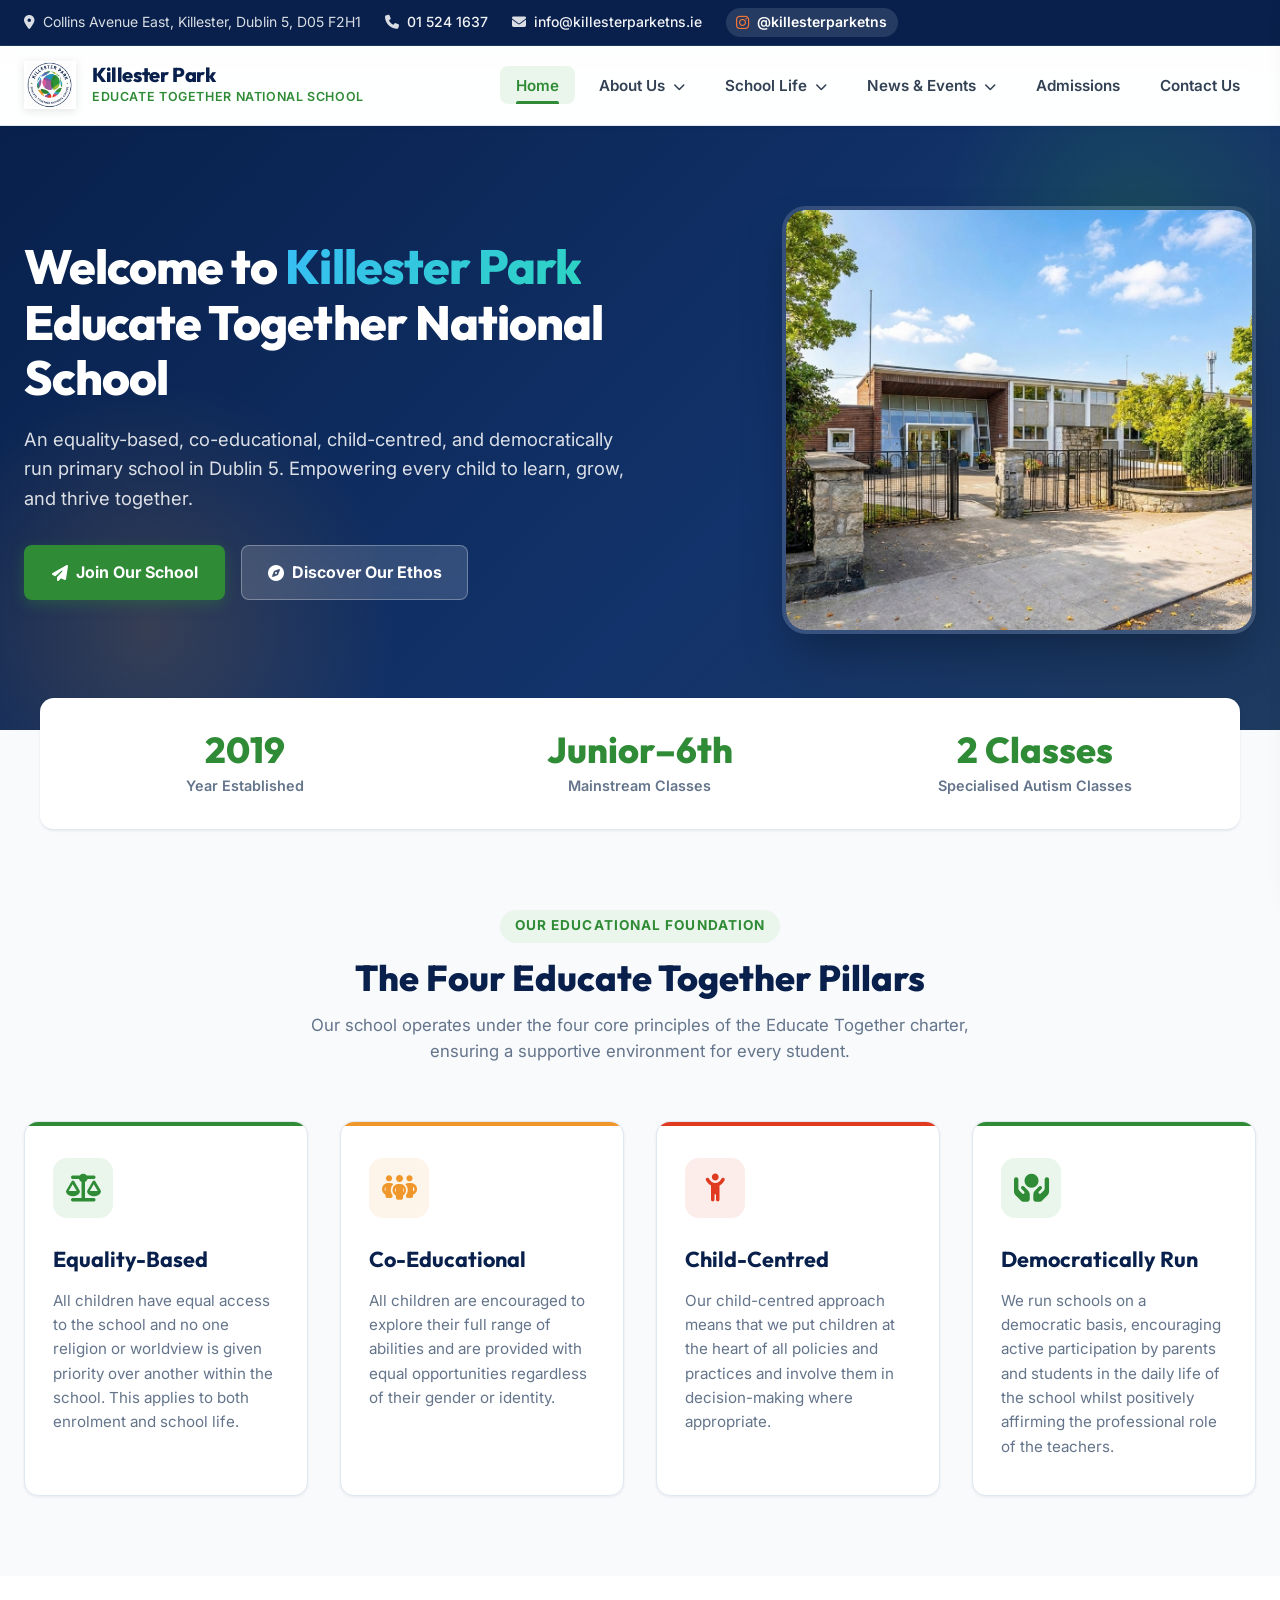
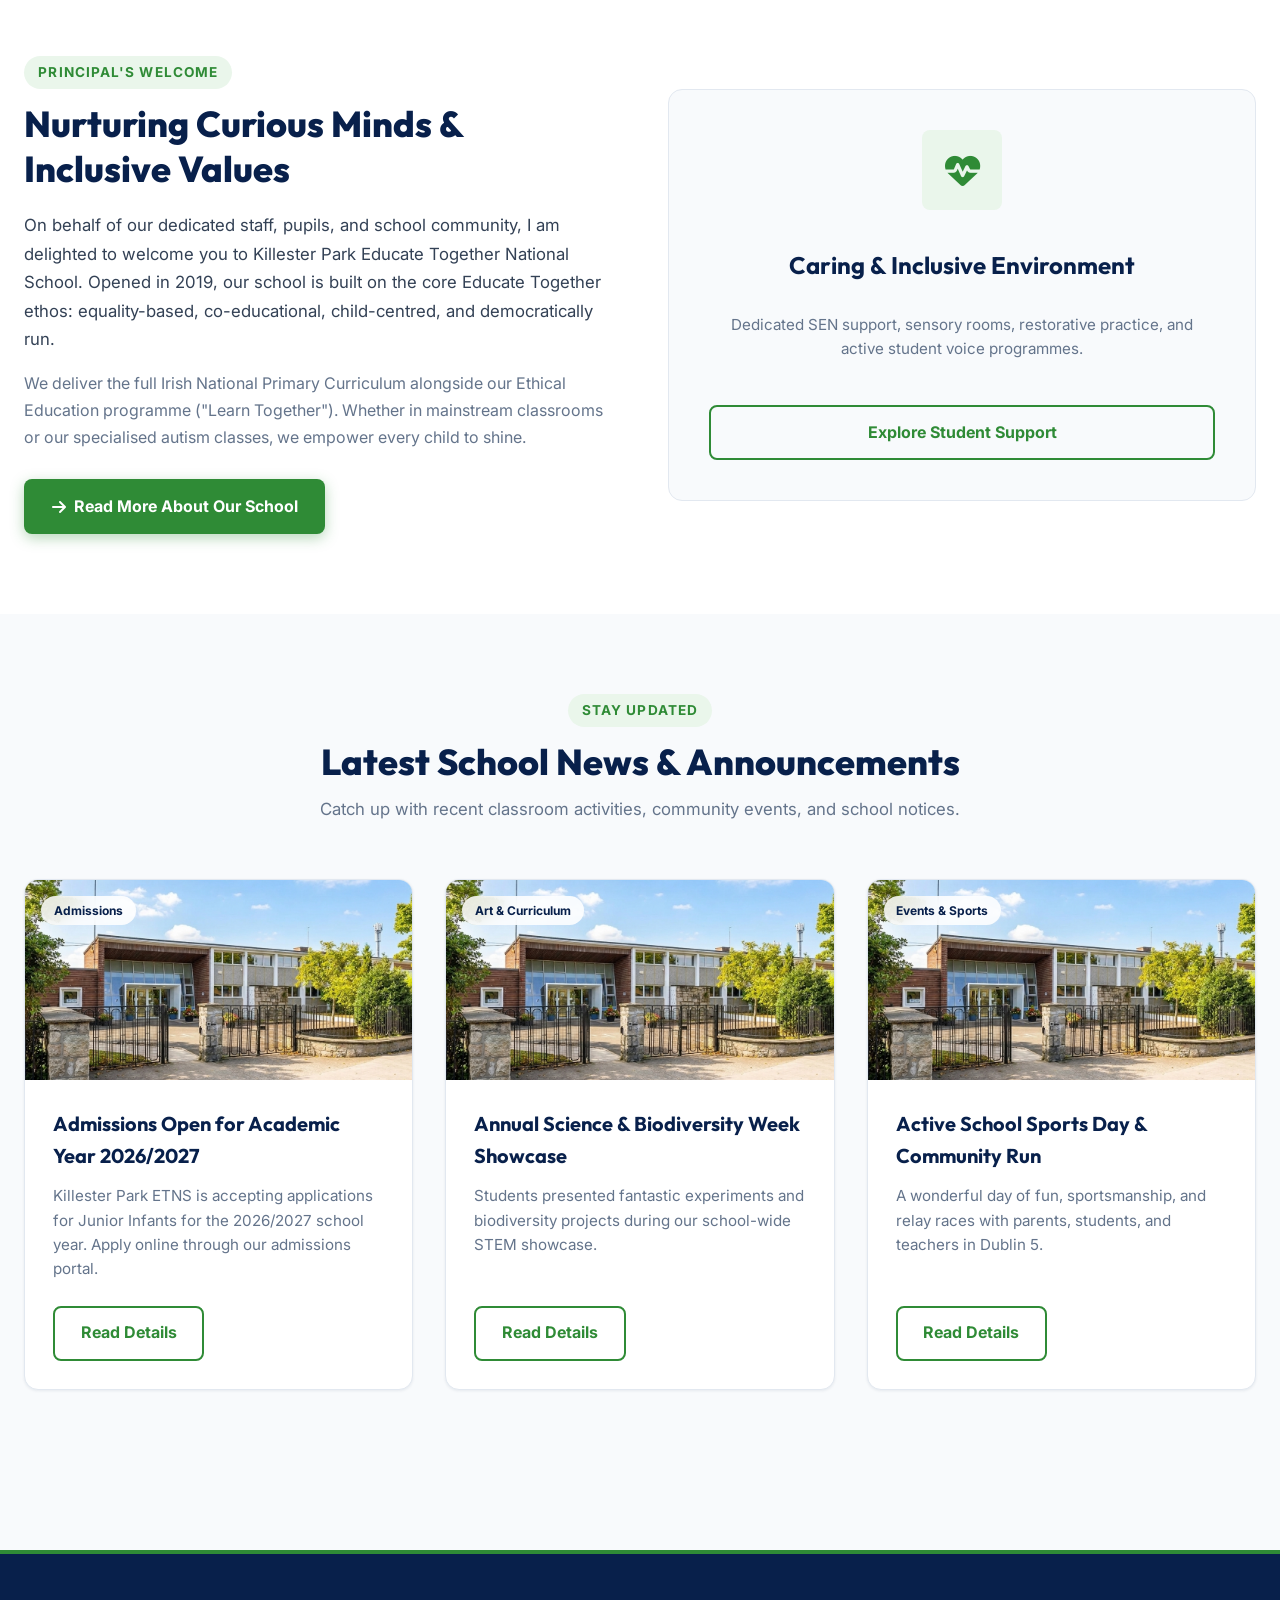
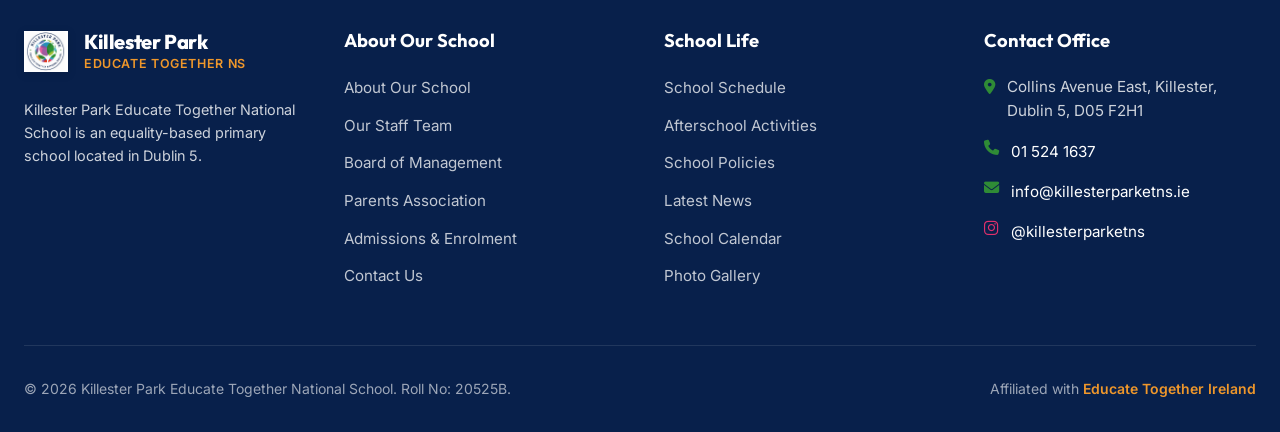
==== commit 0dfeb25a: "Update site color palette to match official school crest and bump asset cache busters" ====
--- a/index.html
+++ b/index.html
@@ -8,7 +8,7 @@
   <meta name="description"
     content="Official website for Killester Park Educate Together National School. An inclusive, equality-based, co-educational primary school on Collins Avenue East, Dublin 5.">
   <link rel="icon" type="image/png" href="images/logo.png">
-  <link rel="stylesheet" href="css/styles.css">
+  <link rel="stylesheet" href="css/styles.css?v=20260906d">
   <link rel="stylesheet" href="https://cdnjs.cloudflare.com/ajax/libs/font-awesome/6.4.0/css/all.min.css">
 </head>
 
--- a/css/styles.css
+++ b/css/styles.css
@@ -6,19 +6,49 @@
 @import url('https://fonts.googleapis.com/css2?family=Inter:wght@300;400;500;600;700&family=Outfit:wght@400;500;600;700;800&display=swap');
 
 :root {
-  /* Color Palette */
-  --primary-navy: #0d2137;
-  --primary-navy-light: #162e4a;
-  --primary-navy-dark: #071524;
-  --teal-brand: #0d9488;
-  --teal-dark: #0f766e;
-  --teal-light: #ccfbf1;
-  --amber-accent: #f59e0b;
-  --amber-light: #fef3c7;
-  --coral-accent: #f43f5e;
-  --coral-light: #ffe4e6;
-  --emerald-accent: #10b981;
-  --emerald-light: #d1fae5;
+  /* Official Killester Park ETNS Palette (Extracted from School Crest) */
+  --primary-navy: #08204b;
+  --primary-navy-light: #12336b;
+  --primary-navy-dark: #041026;
+
+  /* Crest Leaf Green (Primary Brand Action & Accents) */
+  --primary-green: #2f8b36;
+  --primary-green-dark: #236d2a;
+  --primary-green-light: #eaf6eb;
+
+  /* Backward-compatible alias for existing templates */
+  --teal-brand: #2f8b36;
+  --teal-dark: #236d2a;
+  --teal-light: #eaf6eb;
+
+  /* Crest Sky / Cerulean Blue */
+  --sky-blue: #3093bd;
+  --sky-blue-dark: #247597;
+  --sky-blue-light: #e8f4fa;
+
+  /* Crest Warm Golden Amber */
+  --amber-accent: #ef972b;
+  --amber-light: #fef5ea;
+
+  /* Crest Poppy Coral / Red */
+  --coral-accent: #e03a20;
+  --coral-light: #fdedea;
+
+  /* Crest Violet / Purple */
+  --violet-accent: #9b5a9e;
+  --violet-light: #f6edf7;
+
+  /* Crest Rose Magenta */
+  --rose-accent: #db5897;
+  --rose-light: #faeff5;
+
+  /* Crest Spring Lime */
+  --lime-accent: #9abc33;
+  --lime-light: #f5fae8;
+
+  /* Emerald Alias */
+  --emerald-accent: #2f8b36;
+  --emerald-light: #eaf6eb;
 
   /* Surfaces & Neutral Tones */
   --bg-main: #f8fafc;
@@ -28,7 +58,7 @@
   --border-strong: #cbd5e1;
 
   /* Text Colors */
-  --text-heading: #0f172a;
+  --text-heading: #08204b;
   --text-body: #334155;
   --text-muted: #64748b;
   --text-white: #ffffff;
@@ -38,10 +68,10 @@
   --font-body: 'Inter', -apple-system, BlinkMacSystemFont, sans-serif;
 
   /* Shadows & Glassmorphism */
-  --shadow-sm: 0 1px 3px rgba(15, 23, 42, 0.08);
-  --shadow-md: 0 4px 12px rgba(15, 23, 42, 0.08), 0 2px 4px rgba(15, 23, 42, 0.04);
-  --shadow-lg: 0 10px 25px -5px rgba(15, 23, 42, 0.1), 0 8px 10px -6px rgba(15, 23, 42, 0.04);
-  --shadow-hover: 0 20px 30px -10px rgba(13, 148, 136, 0.2);
+  --shadow-sm: 0 1px 3px rgba(8, 32, 75, 0.08);
+  --shadow-md: 0 4px 12px rgba(8, 32, 75, 0.08), 0 2px 4px rgba(8, 32, 75, 0.04);
+  --shadow-lg: 0 10px 25px -5px rgba(8, 32, 75, 0.1), 0 8px 10px -6px rgba(8, 32, 75, 0.04);
+  --shadow-hover: 0 20px 30px -10px rgba(47, 139, 54, 0.25);
   --glass-bg: rgba(255, 255, 255, 0.85);
   --glass-border: rgba(255, 255, 255, 0.3);
 
@@ -273,7 +303,7 @@
 
 .nav-link:hover {
   color: var(--teal-brand);
-  background-color: rgba(13, 148, 136, 0.06);
+  background-color: rgba(47, 139, 54, 0.06);
 }
 
 .nav-link.active {
@@ -370,13 +400,13 @@
   padding: 0.65rem 1.25rem;
   border-radius: var(--radius-full);
   font-weight: 700;
-  box-shadow: 0 4px 10px rgba(13, 148, 136, 0.3);
+  box-shadow: 0 4px 10px rgba(47, 139, 54, 0.3);
 }
 
 .nav-cta:hover {
   background-color: var(--teal-dark);
   transform: translateY(-1px);
-  box-shadow: 0 6px 15px rgba(13, 148, 136, 0.4);
+  box-shadow: 0 6px 15px rgba(47, 139, 54, 0.4);
 }
 
 /* ==========================================================================
@@ -498,7 +528,7 @@
 .mobile-nav-link.active,
 .mobile-nav-toggle.active {
   color: var(--teal-brand);
-  background: rgba(13, 148, 136, 0.05);
+  background: rgba(47, 139, 54, 0.05);
 }
 
 .mobile-nav-toggle .chevron-icon {
@@ -542,7 +572,7 @@
 .mobile-submenu-link:hover,
 .mobile-submenu-link.active {
   color: var(--teal-brand);
-  background: rgba(13, 148, 136, 0.08);
+  background: rgba(47, 139, 54, 0.08);
 }
 
 .backdrop {
@@ -593,7 +623,7 @@
   width: 400px;
   height: 400px;
   border-radius: 50%;
-  background: radial-gradient(circle, rgba(13, 148, 136, 0.25) 0%, rgba(13, 148, 136, 0) 70%);
+  background: radial-gradient(circle, rgba(47, 139, 54, 0.25) 0%, rgba(47, 139, 54, 0) 70%);
 }
 
 .shape-circle-2 {
@@ -603,7 +633,7 @@
   width: 500px;
   height: 500px;
   border-radius: 50%;
-  background: radial-gradient(circle, rgba(245, 158, 11, 0.18) 0%, rgba(245, 158, 11, 0) 70%);
+  background: radial-gradient(circle, rgba(239, 151, 43, 0.18) 0%, rgba(239, 151, 43, 0) 70%);
 }
 
 .hero-container {
@@ -729,14 +759,14 @@
 .btn-primary {
   background-color: var(--teal-brand);
   color: white;
-  box-shadow: 0 4px 14px rgba(13, 148, 136, 0.35);
+  box-shadow: 0 4px 14px rgba(47, 139, 54, 0.35);
 }
 
 .btn-primary:hover {
   background-color: var(--teal-dark);
   color: white;
   transform: translateY(-2px);
-  box-shadow: 0 6px 20px rgba(13, 148, 136, 0.45);
+  box-shadow: 0 6px 20px rgba(47, 139, 54, 0.45);
 }
 
 .btn-secondary {
@@ -767,7 +797,7 @@
   background-color: var(--amber-accent);
   color: var(--primary-navy);
   font-weight: 800;
-  box-shadow: 0 4px 14px rgba(245, 158, 11, 0.3);
+  box-shadow: 0 4px 14px rgba(239, 151, 43, 0.3);
 }
 
 .btn-amber:hover {
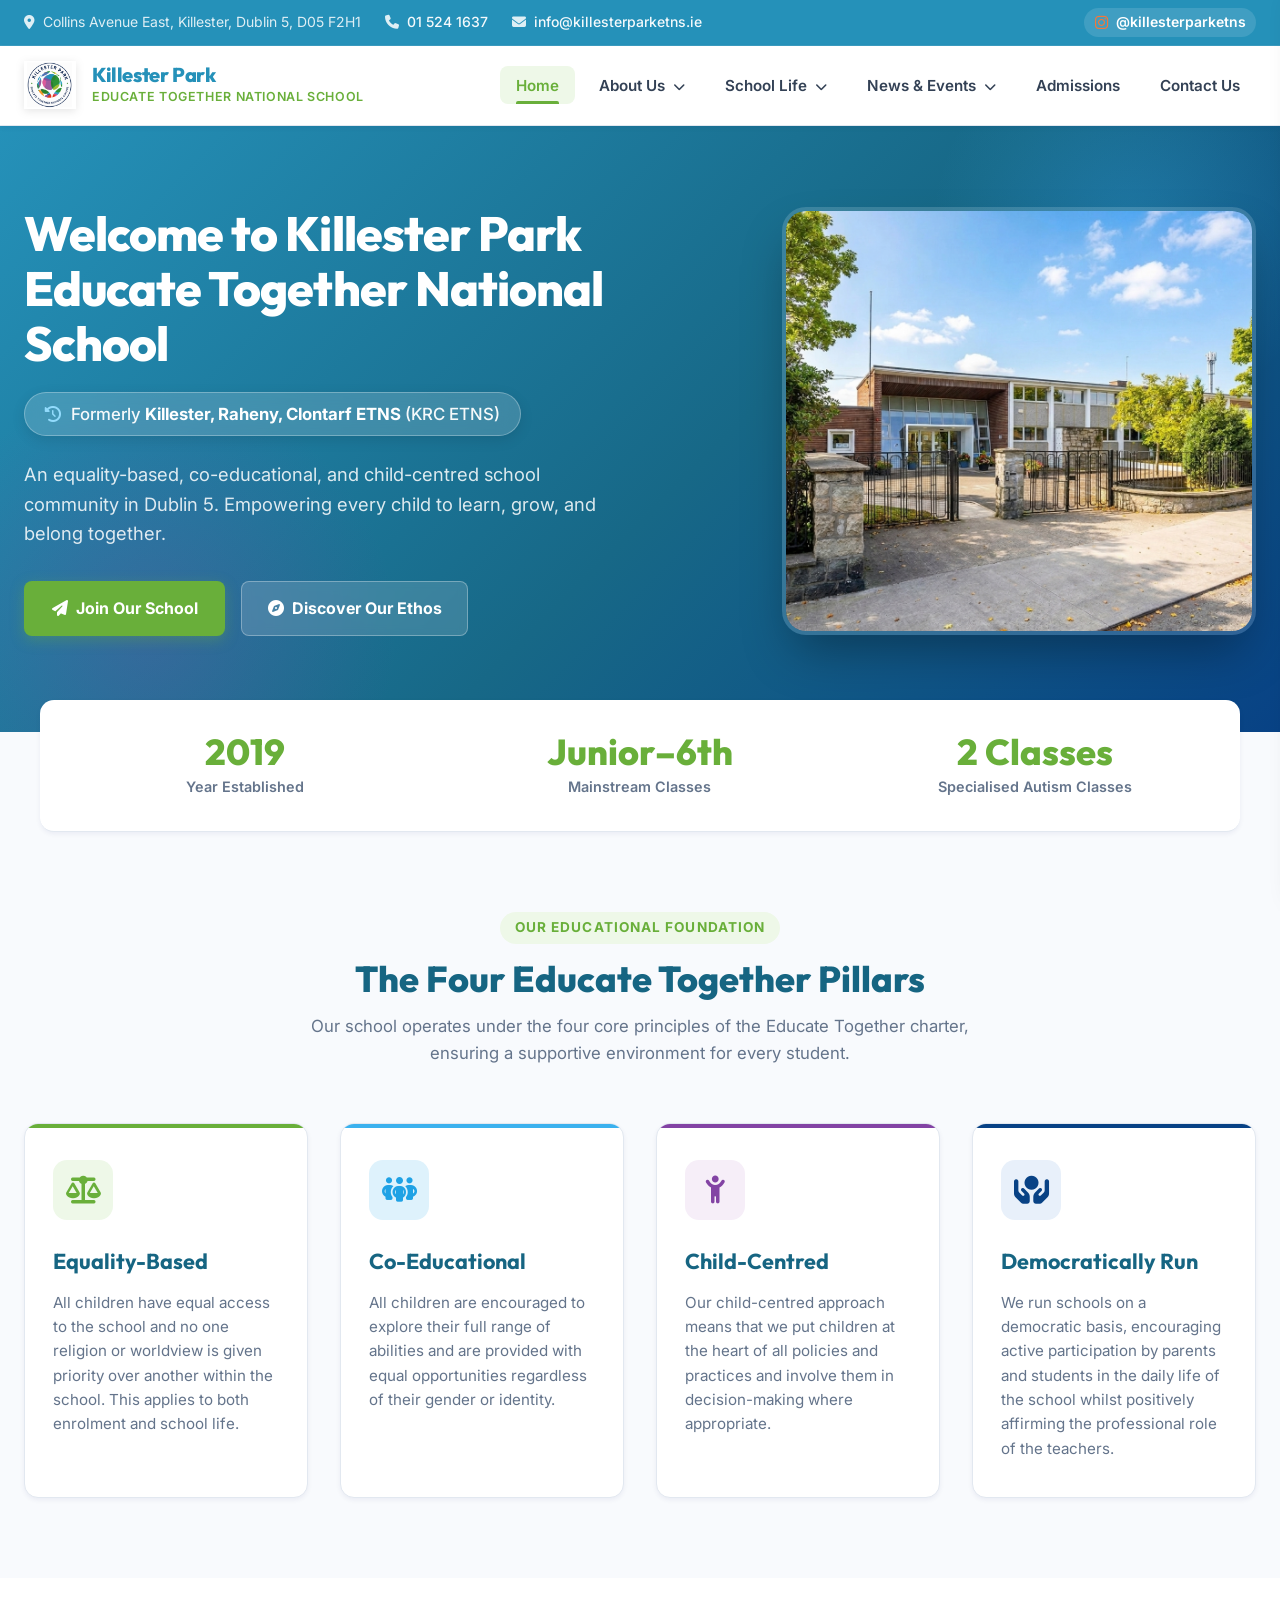
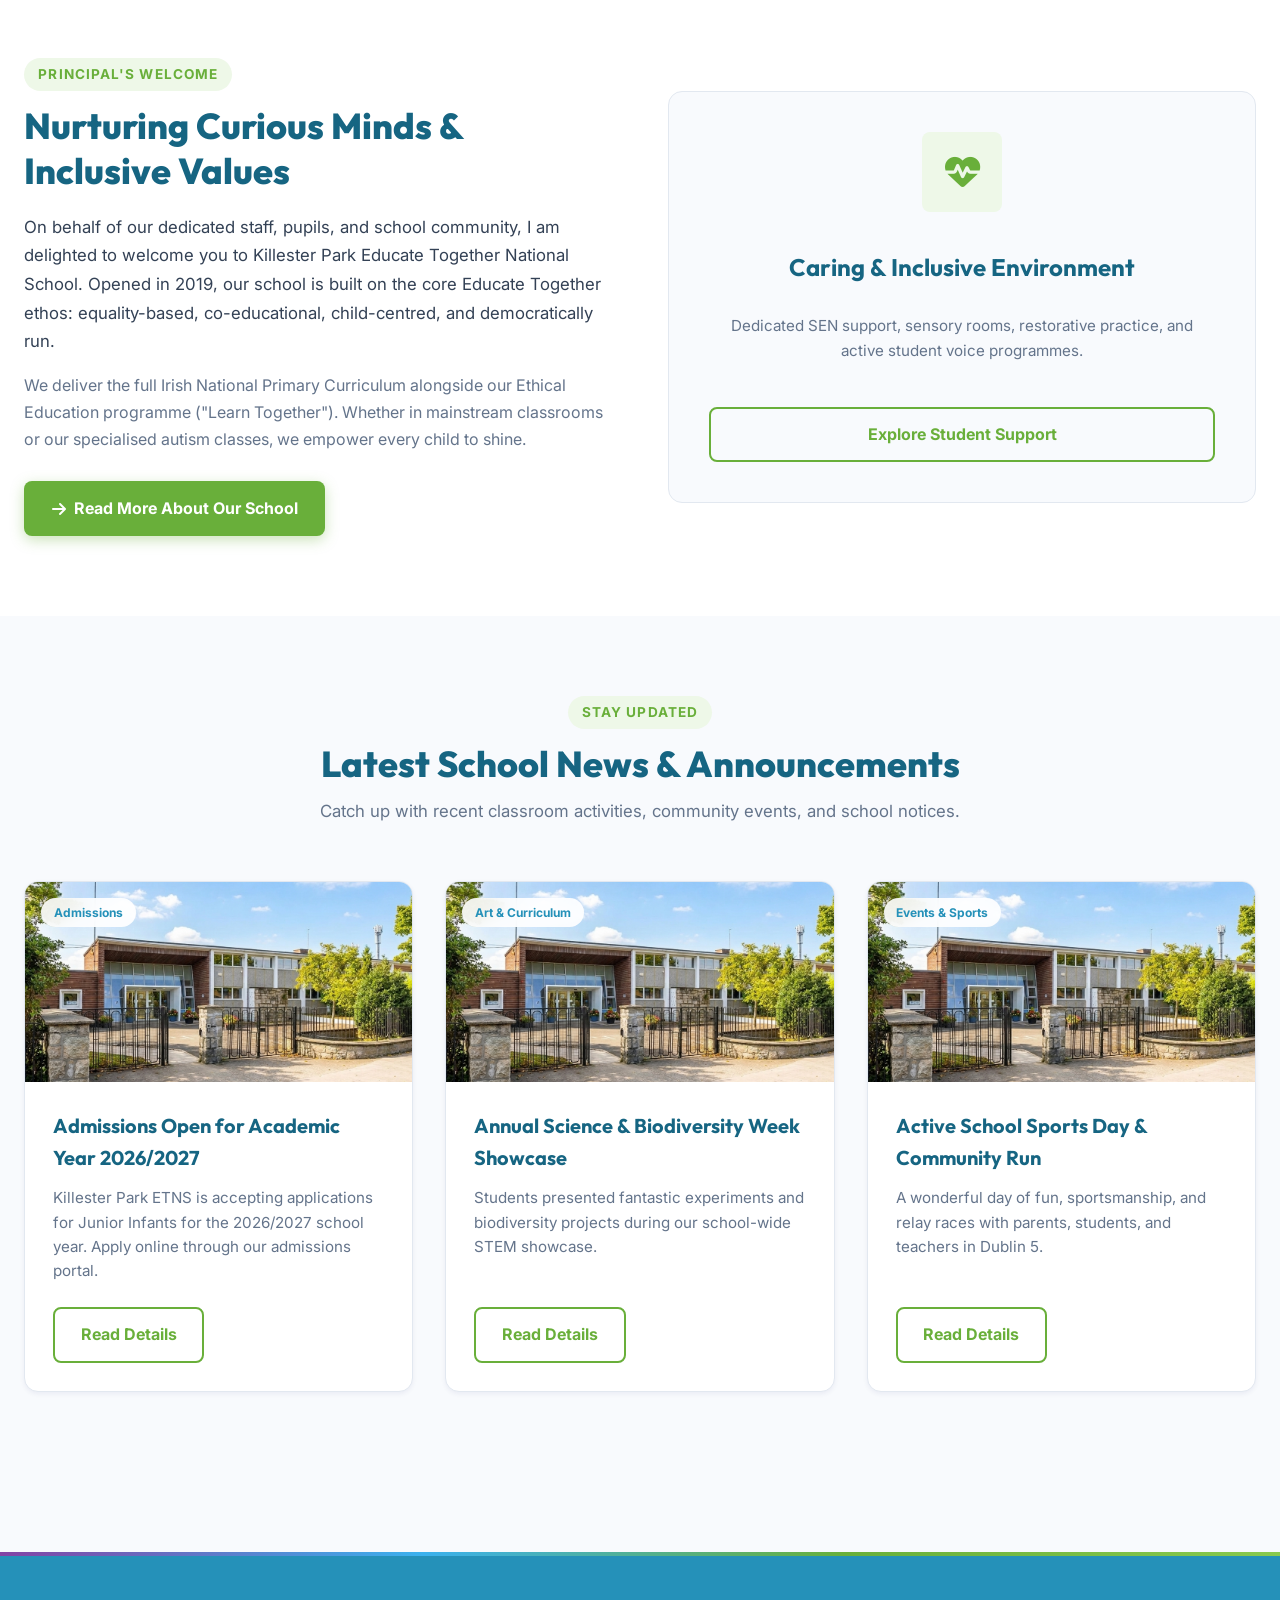
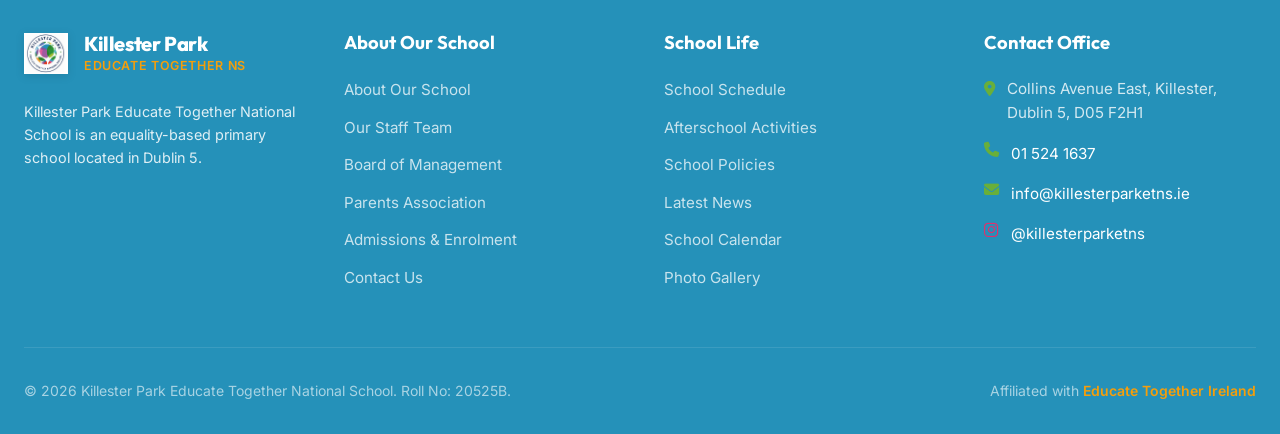
==== commit 77beb20e: "Update brand primary color from logo, add former school name badge, right-align Instagram, and confi" ====
--- a/index.html
+++ b/index.html
@@ -8,7 +8,50 @@
   <meta name="description"
     content="Official website for Killester Park Educate Together National School. An inclusive, equality-based, co-educational primary school on Collins Avenue East, Dublin 5.">
   <link rel="icon" type="image/png" href="images/logo.png">
-  <link rel="stylesheet" href="css/styles.css?v=20260906d">
+  <link rel="canonical" href="https://killesterparketns.ie/">
+
+  <!-- Open Graph / Social Sharing Metadata -->
+  <meta property="og:type" content="website">
+  <meta property="og:title" content="Killester Park Educate Together National School">
+  <meta property="og:description" content="An inclusive, equality-based primary school on Collins Avenue East, Dublin 5. Formerly Killester, Raheny, Clontarf ETNS (KRC ETNS).">
+  <meta property="og:url" content="https://killesterparketns.ie/">
+  <meta property="og:image" content="https://killesterparketns.ie/images/logo_with_text.png">
+
+  <!-- Google Search Console Verification Placeholder (Paste your code below when obtained) -->
+  <!-- <meta name="google-site-verification" content="YOUR_GOOGLE_VERIFICATION_CODE_HERE" /> -->
+
+  <!-- Schema.org Structured Data for Google Knowledge Graph & Rich Snippets -->
+  <script type="application/ld+json">
+  {
+    "@context": "https://schema.org",
+    "@type": "School",
+    "name": "Killester Park Educate Together National School",
+    "alternateName": [
+      "Killester, Raheny, Clontarf Educate Together National School",
+      "KRC ETNS",
+      "Killester Park ETNS"
+    ],
+    "url": "https://killesterparketns.ie/",
+    "logo": "https://killesterparketns.ie/images/logo.png",
+    "image": "https://killesterparketns.ie/images/hero.png",
+    "description": "An equality-based, co-educational, and child-centred primary school on Collins Avenue East, Killester, Dublin 5.",
+    "address": {
+      "@type": "PostalAddress",
+      "streetAddress": "Collins Avenue East, Killester",
+      "addressLocality": "Dublin",
+      "postalCode": "D05 F2H1",
+      "addressCountry": "IE"
+    },
+    "telephone": "+35315241637",
+    "email": "info@killesterparketns.ie",
+    "sameAs": [
+      "https://www.instagram.com/killesterparketns/",
+      "https://www.educatetogether.ie"
+    ]
+  }
+  </script>
+
+  <link rel="stylesheet" href="css/styles.css?v=20260916_blue">
   <link rel="stylesheet" href="https://cdnjs.cloudflare.com/ajax/libs/font-awesome/6.4.0/css/all.min.css">
 </head>
 
@@ -25,10 +68,14 @@
     </div>
     <div class="hero-container">
       <div class="hero-content">
-        <h1 class="hero-title">Welcome to <span class="text-gradient">Killester Park</span> Educate Together National
+        <h1 class="hero-title">Welcome to <span>Killester Park</span> Educate Together National
           School</h1>
-        <p class="hero-lead">An equality-based, co-educational, child-centred, and democratically run primary school in
-          Dublin 5. Empowering every child to learn, grow, and thrive together.</p>
+        <div class="hero-former-badge">
+          <i class="fa-solid fa-clock-rotate-left"></i>
+          <span>Formerly <strong>Killester, Raheny, Clontarf ETNS</strong> (KRC ETNS)</span>
+        </div>
+        <p class="hero-lead">An equality-based, co-educational, and child-centred school community in
+          Dublin 5. Empowering every child to learn, grow, and belong together.</p>
         <div class="hero-actions">
           <a href="admissions.html" class="btn btn-primary"><i class="fa-solid fa-paper-plane"></i> Join Our School</a>
           <a href="about.html" class="btn btn-secondary"><i class="fa-solid fa-compass"></i> Discover Our Ethos</a>
--- a/css/styles.css
+++ b/css/styles.css
@@ -6,59 +6,74 @@
 @import url('https://fonts.googleapis.com/css2?family=Inter:wght@300;400;500;600;700&family=Outfit:wght@400;500;600;700;800&display=swap');
 
 :root {
-  /* Official Killester Park ETNS Palette (Extracted from School Crest) */
-  --primary-navy: #08204b;
-  --primary-navy-light: #12336b;
-  --primary-navy-dark: #041026;
-
-  /* Crest Leaf Green (Primary Brand Action & Accents) */
-  --primary-green: #2f8b36;
-  --primary-green-dark: #236d2a;
-  --primary-green-light: #eaf6eb;
+  /* ==========================================================================
+     KILLESTER PARK ETNS - OFFICIAL COLOR PALETTE
+     Extracted directly from School Flyer ("Still Enrolling for 2026/2027")
+     ========================================================================== */
+
+  /* 1. Primary Brand Light Blue (Extracted from School Logo) */
+  --primary-navy: #2591b9;
+  --primary-navy-light: #3aa8d4;
+  --primary-navy-dark: #166582;
+  --primary-navy-surface: #eef7fb;
+  --primary-blue: #2591b9;
+
+  /* 2. Vibrant Fresh Leaf Green ("Junior Infants" & "3rd Class" Badges, Leaves) */
+  --primary-green: #69af3a;
+  --primary-green-dark: #54902b;
+  --primary-green-light: #eef8e8;
 
   /* Backward-compatible alias for existing templates */
-  --teal-brand: #2f8b36;
-  --teal-dark: #236d2a;
-  --teal-light: #eaf6eb;
-
-  /* Crest Sky / Cerulean Blue */
-  --sky-blue: #3093bd;
-  --sky-blue-dark: #247597;
-  --sky-blue-light: #e8f4fa;
-
-  /* Crest Warm Golden Amber */
-  --amber-accent: #ef972b;
-  --amber-light: #fef5ea;
-
-  /* Crest Poppy Coral / Red */
+  --teal-brand: #69af3a;
+  --teal-dark: #54902b;
+  --teal-light: #eef8e8;
+
+  /* 3. Electric Cerulean / Sky Blue ("for 2026/2027!", "1st Class", "6th Class", Email Icon) */
+  --sky-blue: #3bb1ee;
+  --sky-blue-dark: #1fa2e5;
+  --sky-blue-light: #def2fc;
+  --sky-blue-wave: #92dbfc;
+
+  /* 4. Royal Violet / Purple ("Learn Grow Belong", "Senior Infants", "5th Class", Phone Icon) */
+  --violet-accent: #8343a4;
+  --violet-dark: #6b2f8e;
+  --violet-light: #f6eef8;
+
+  /* 5. Deep Royal Navy ("2nd Class" Badge) */
+  --royal-navy: #084285;
+  --royal-navy-light: #e8f0fa;
+
+  /* 6. Spring Lime (Leaves & Bottom Wave Accent) */
+  --lime-accent: #89c94e;
+  --lime-dark: #74ae3d;
+  --lime-light: #f4fae9;
+
+  /* 7. Warm Sunshine Amber / Gold (Flyer Star Sparkles & Sun Rays) */
+  --amber-accent: #f59e0b;
+  --amber-dark: #d97706;
+  --amber-light: #fef9ee;
+
+  /* 8. Poppy Coral / Warm Accent */
   --coral-accent: #e03a20;
   --coral-light: #fdedea;
-
-  /* Crest Violet / Purple */
-  --violet-accent: #9b5a9e;
-  --violet-light: #f6edf7;
 
   /* Crest Rose Magenta */
   --rose-accent: #db5897;
   --rose-light: #faeff5;
 
-  /* Crest Spring Lime */
-  --lime-accent: #9abc33;
-  --lime-light: #f5fae8;
-
   /* Emerald Alias */
-  --emerald-accent: #2f8b36;
-  --emerald-light: #eaf6eb;
+  --emerald-accent: #69af3a;
+  --emerald-light: #eef8e8;
 
   /* Surfaces & Neutral Tones */
-  --bg-main: #f8fafc;
+  --bg-main: #f8fafd;
   --bg-surface: #ffffff;
   --bg-surface-elevated: #ffffff;
   --border-subtle: #e2e8f0;
   --border-strong: #cbd5e1;
 
   /* Text Colors */
-  --text-heading: #08204b;
+  --text-heading: #166582;
   --text-body: #334155;
   --text-muted: #64748b;
   --text-white: #ffffff;
@@ -68,11 +83,11 @@
   --font-body: 'Inter', -apple-system, BlinkMacSystemFont, sans-serif;
 
   /* Shadows & Glassmorphism */
-  --shadow-sm: 0 1px 3px rgba(8, 32, 75, 0.08);
-  --shadow-md: 0 4px 12px rgba(8, 32, 75, 0.08), 0 2px 4px rgba(8, 32, 75, 0.04);
-  --shadow-lg: 0 10px 25px -5px rgba(8, 32, 75, 0.1), 0 8px 10px -6px rgba(8, 32, 75, 0.04);
-  --shadow-hover: 0 20px 30px -10px rgba(47, 139, 54, 0.25);
-  --glass-bg: rgba(255, 255, 255, 0.85);
+  --shadow-sm: 0 2px 5px rgba(20, 17, 95, 0.06);
+  --shadow-md: 0 4px 14px rgba(20, 17, 95, 0.08), 0 2px 4px rgba(20, 17, 95, 0.04);
+  --shadow-lg: 0 10px 25px -5px rgba(20, 17, 95, 0.1), 0 8px 10px -6px rgba(20, 17, 95, 0.04);
+  --shadow-hover: 0 20px 30px -10px rgba(105, 175, 58, 0.25);
+  --glass-bg: rgba(255, 255, 255, 0.9);
   --glass-border: rgba(255, 255, 255, 0.3);
 
   /* Radius & Transitions */
@@ -198,6 +213,7 @@
   display: flex;
   align-items: center;
   gap: 1rem;
+  margin-left: auto;
 }
 
 .social-link {
@@ -303,7 +319,7 @@
 
 .nav-link:hover {
   color: var(--teal-brand);
-  background-color: rgba(47, 139, 54, 0.06);
+  background-color: var(--teal-light);
 }
 
 .nav-link.active {
@@ -400,13 +416,13 @@
   padding: 0.65rem 1.25rem;
   border-radius: var(--radius-full);
   font-weight: 700;
-  box-shadow: 0 4px 10px rgba(47, 139, 54, 0.3);
+  box-shadow: 0 4px 10px rgba(105, 175, 58, 0.3);
 }
 
 .nav-cta:hover {
   background-color: var(--teal-dark);
   transform: translateY(-1px);
-  box-shadow: 0 6px 15px rgba(47, 139, 54, 0.4);
+  box-shadow: 0 6px 15px rgba(105, 175, 58, 0.4);
 }
 
 /* ==========================================================================
@@ -528,7 +544,7 @@
 .mobile-nav-link.active,
 .mobile-nav-toggle.active {
   color: var(--teal-brand);
-  background: rgba(47, 139, 54, 0.05);
+  background: var(--teal-light);
 }
 
 .mobile-nav-toggle .chevron-icon {
@@ -572,7 +588,7 @@
 .mobile-submenu-link:hover,
 .mobile-submenu-link.active {
   color: var(--teal-brand);
-  background: rgba(47, 139, 54, 0.08);
+  background: var(--teal-light);
 }
 
 .backdrop {
@@ -599,7 +615,7 @@
    ========================================================================== */
 .hero {
   position: relative;
-  background: linear-gradient(135deg, var(--primary-navy) 0%, var(--primary-navy-light) 60%, #1e3a5f 100%);
+  background: linear-gradient(135deg, var(--primary-navy) 0%, #176887 55%, var(--royal-navy) 100%);
   color: var(--text-white);
   padding: 5rem 1.5rem 6rem;
   overflow: hidden;
@@ -623,7 +639,7 @@
   width: 400px;
   height: 400px;
   border-radius: 50%;
-  background: radial-gradient(circle, rgba(47, 139, 54, 0.25) 0%, rgba(47, 139, 54, 0) 70%);
+  background: radial-gradient(circle, rgba(59, 177, 238, 0.28) 0%, rgba(59, 177, 238, 0) 70%);
 }
 
 .shape-circle-2 {
@@ -633,7 +649,7 @@
   width: 500px;
   height: 500px;
   border-radius: 50%;
-  background: radial-gradient(circle, rgba(239, 151, 43, 0.18) 0%, rgba(239, 151, 43, 0) 70%);
+  background: radial-gradient(circle, rgba(131, 67, 164, 0.25) 0%, rgba(131, 67, 164, 0) 70%);
 }
 
 .hero-container {
@@ -654,11 +670,11 @@
   padding: 0.4rem 1rem;
   background: rgba(255, 255, 255, 0.12);
   backdrop-filter: blur(8px);
-  border: 1px solid rgba(255, 255, 255, 0.2);
+  border: 1px solid rgba(255, 255, 255, 0.25);
   border-radius: var(--radius-full);
   font-size: 0.875rem;
   font-weight: 600;
-  color: var(--amber-accent);
+  color: var(--sky-blue-wave);
   margin-bottom: 1.25rem;
 }
 
@@ -669,13 +685,41 @@
   line-height: 1.15;
   letter-spacing: -0.02em;
   margin-bottom: 1.25rem;
+  color: #ffffff;
 }
 
 .hero-title span {
-  color: #38bdf8;
-  background: linear-gradient(135deg, #38bdf8 0%, #2dd4bf 100%);
-  -webkit-background-clip: text;
-  -webkit-text-fill-color: transparent;
+  color: #ffffff;
+  background: none;
+  -webkit-background-clip: unset;
+  -webkit-text-fill-color: #ffffff;
+}
+
+.hero-former-badge {
+  display: inline-flex;
+  align-items: center;
+  gap: 0.65rem;
+  background: rgba(255, 255, 255, 0.16);
+  backdrop-filter: blur(10px);
+  -webkit-backdrop-filter: blur(10px);
+  border: 1.5px solid rgba(255, 255, 255, 0.28);
+  color: rgba(255, 255, 255, 0.95);
+  padding: 0.5rem 1.25rem;
+  border-radius: var(--radius-full);
+  font-size: 1.05rem;
+  font-weight: 500;
+  margin-bottom: 1.5rem;
+  box-shadow: 0 4px 14px rgba(0, 0, 0, 0.1);
+}
+
+.hero-former-badge i {
+  color: var(--sky-blue-wave);
+  font-size: 1rem;
+}
+
+.hero-former-badge strong {
+  color: #ffffff;
+  font-weight: 700;
 }
 
 .hero-lead {
@@ -713,7 +757,7 @@
 
 /* Page Header Banner (for secondary pages) */
 .page-header-banner {
-  background: linear-gradient(135deg, var(--primary-navy) 0%, var(--primary-navy-light) 100%);
+  background: linear-gradient(135deg, var(--primary-navy) 0%, #176887 55%, var(--royal-navy) 100%);
   color: white;
   padding: 3.5rem 1.5rem 4rem;
   text-align: center;
@@ -757,16 +801,16 @@
 }
 
 .btn-primary {
-  background-color: var(--teal-brand);
+  background-color: var(--primary-green);
   color: white;
-  box-shadow: 0 4px 14px rgba(47, 139, 54, 0.35);
+  box-shadow: 0 4px 14px rgba(105, 175, 58, 0.35);
 }
 
 .btn-primary:hover {
-  background-color: var(--teal-dark);
+  background-color: var(--primary-green-dark);
   color: white;
   transform: translateY(-2px);
-  box-shadow: 0 6px 20px rgba(47, 139, 54, 0.45);
+  box-shadow: 0 6px 20px rgba(105, 175, 58, 0.45);
 }
 
 .btn-secondary {
@@ -797,13 +841,52 @@
   background-color: var(--amber-accent);
   color: var(--primary-navy);
   font-weight: 800;
-  box-shadow: 0 4px 14px rgba(239, 151, 43, 0.3);
+  box-shadow: 0 4px 14px rgba(245, 158, 11, 0.3);
 }
 
 .btn-amber:hover {
-  background-color: #d97706;
+  background-color: var(--amber-dark);
   color: white;
   transform: translateY(-2px);
+}
+
+.btn-violet, .btn-purple {
+  background-color: var(--violet-accent);
+  color: white;
+  box-shadow: 0 4px 14px rgba(131, 67, 164, 0.35);
+}
+
+.btn-violet:hover, .btn-purple:hover {
+  background-color: var(--violet-dark);
+  color: white;
+  transform: translateY(-2px);
+  box-shadow: 0 6px 20px rgba(131, 67, 164, 0.45);
+}
+
+.btn-sky, .btn-cerulean {
+  background-color: var(--sky-blue);
+  color: white;
+  box-shadow: 0 4px 14px rgba(59, 177, 238, 0.35);
+}
+
+.btn-sky:hover, .btn-cerulean:hover {
+  background-color: var(--sky-blue-dark);
+  color: white;
+  transform: translateY(-2px);
+  box-shadow: 0 6px 20px rgba(59, 177, 238, 0.45);
+}
+
+.btn-royal {
+  background-color: var(--royal-navy);
+  color: white;
+  box-shadow: 0 4px 14px rgba(8, 66, 133, 0.35);
+}
+
+.btn-royal:hover {
+  background-color: #063266;
+  color: white;
+  transform: translateY(-2px);
+  box-shadow: 0 6px 20px rgba(8, 66, 133, 0.45);
 }
 
 /* ==========================================================================
@@ -920,13 +1003,13 @@
   left: 0;
   width: 100%;
   height: 4px;
-  background: var(--teal-brand);
-  transition: var(--transition);
-}
-
-.pillar-card:nth-child(2)::before { background: var(--amber-accent); }
-.pillar-card:nth-child(3)::before { background: var(--coral-accent); }
-.pillar-card:nth-child(4)::before { background: var(--emerald-accent); }
+  background: var(--primary-green);
+  transition: var(--transition);
+}
+
+.pillar-card:nth-child(2)::before { background: var(--sky-blue); }
+.pillar-card:nth-child(3)::before { background: var(--violet-accent); }
+.pillar-card:nth-child(4)::before { background: var(--royal-navy); }
 
 .pillar-card:hover {
   transform: translateY(-6px);
@@ -945,10 +1028,10 @@
   margin-bottom: 1.5rem;
 }
 
-.pillar-card:nth-child(1) .pillar-icon { background: var(--teal-light); color: var(--teal-brand); }
-.pillar-card:nth-child(2) .pillar-icon { background: var(--amber-light); color: var(--amber-accent); }
-.pillar-card:nth-child(3) .pillar-icon { background: var(--coral-light); color: var(--coral-accent); }
-.pillar-card:nth-child(4) .pillar-icon { background: var(--emerald-light); color: var(--emerald-accent); }
+.pillar-card:nth-child(1) .pillar-icon { background: var(--primary-green-light); color: var(--primary-green); }
+.pillar-card:nth-child(2) .pillar-icon { background: var(--sky-blue-light); color: var(--sky-blue-dark); }
+.pillar-card:nth-child(3) .pillar-icon { background: var(--violet-light); color: var(--violet-accent); }
+.pillar-card:nth-child(4) .pillar-icon { background: var(--royal-navy-light); color: var(--royal-navy); }
 
 .pillar-title {
   font-family: var(--font-heading);
@@ -1280,7 +1363,7 @@
 }
 
 .month-header {
-  background: linear-gradient(135deg, var(--primary-navy) 0%, #1e3a5f 100%);
+  background: linear-gradient(135deg, var(--primary-navy) 0%, var(--royal-navy) 100%);
   color: white;
   padding: 0.75rem 1rem;
   text-align: center;
@@ -1634,10 +1717,21 @@
    ========================================================================== */
 .main-footer {
   background-color: var(--primary-navy);
-  color: rgba(255, 255, 255, 0.8);
+  color: rgba(255, 255, 255, 0.85);
   padding: 4.5rem 1.5rem 2rem;
   margin-top: 5rem;
-  border-top: 4px solid var(--teal-brand);
+  position: relative;
+  border-top: 4px solid var(--sky-blue);
+}
+
+.main-footer::before {
+  content: '';
+  position: absolute;
+  top: -4px;
+  left: 0;
+  width: 100%;
+  height: 4px;
+  background: linear-gradient(90deg, var(--violet-accent) 0%, var(--sky-blue) 33%, var(--primary-green) 66%, var(--lime-accent) 100%);
 }
 
 .footer-grid {
@@ -1764,3 +1858,86 @@
     padding: 0.35rem;
   }
 }
+
+/* ==========================================================================
+   SCHOOL FLYER DESIGN SYSTEM EXTENSIONS
+   Directly derived from images/School flyer.jpeg
+   ========================================================================== */
+
+/* Signature Soft Blue Highlight Container ("Come and join our...") */
+.flyer-banner, .banner-soft-blue {
+  background-color: var(--sky-blue-light);
+  border: 1.5px solid rgba(59, 177, 238, 0.4);
+  border-radius: var(--radius-lg);
+  padding: 2rem 2.25rem;
+  color: var(--primary-navy);
+  box-shadow: var(--shadow-sm);
+  position: relative;
+  overflow: hidden;
+}
+
+.flyer-banner-title {
+  font-family: var(--font-heading);
+  font-size: 1.6rem;
+  font-weight: 800;
+  color: var(--primary-navy);
+  margin-bottom: 0.5rem;
+  line-height: 1.25;
+}
+
+.flyer-banner-subtitle {
+  font-size: 1.05rem;
+  color: var(--text-body);
+  margin-bottom: 1.25rem;
+  line-height: 1.6;
+}
+
+/* Class Pill Badges matching Flyer Badges */
+.pill-badges-group {
+  display: flex;
+  flex-wrap: wrap;
+  gap: 0.65rem;
+  align-items: center;
+}
+
+.pill-badge {
+  display: inline-flex;
+  align-items: center;
+  gap: 0.55rem;
+  padding: 0.45rem 1.15rem;
+  border-radius: var(--radius-full);
+  font-family: var(--font-heading);
+  font-weight: 700;
+  font-size: 0.95rem;
+  color: #ffffff;
+  box-shadow: 0 2px 6px rgba(20, 17, 95, 0.12);
+  transition: var(--transition);
+  text-decoration: none;
+}
+
+.pill-badge:hover {
+  transform: translateY(-2px);
+  box-shadow: 0 4px 10px rgba(20, 17, 95, 0.18);
+  color: #ffffff;
+}
+
+.pill-badge.pill-green {
+  background-color: var(--primary-green);
+}
+
+.pill-badge.pill-purple {
+  background-color: var(--violet-accent);
+}
+
+.pill-badge.pill-sky {
+  background-color: var(--sky-blue);
+}
+
+.pill-badge.pill-navy {
+  background-color: var(--royal-navy);
+}
+
+.pill-badge.pill-lime {
+  background-color: var(--lime-accent);
+  color: var(--primary-navy);
+}
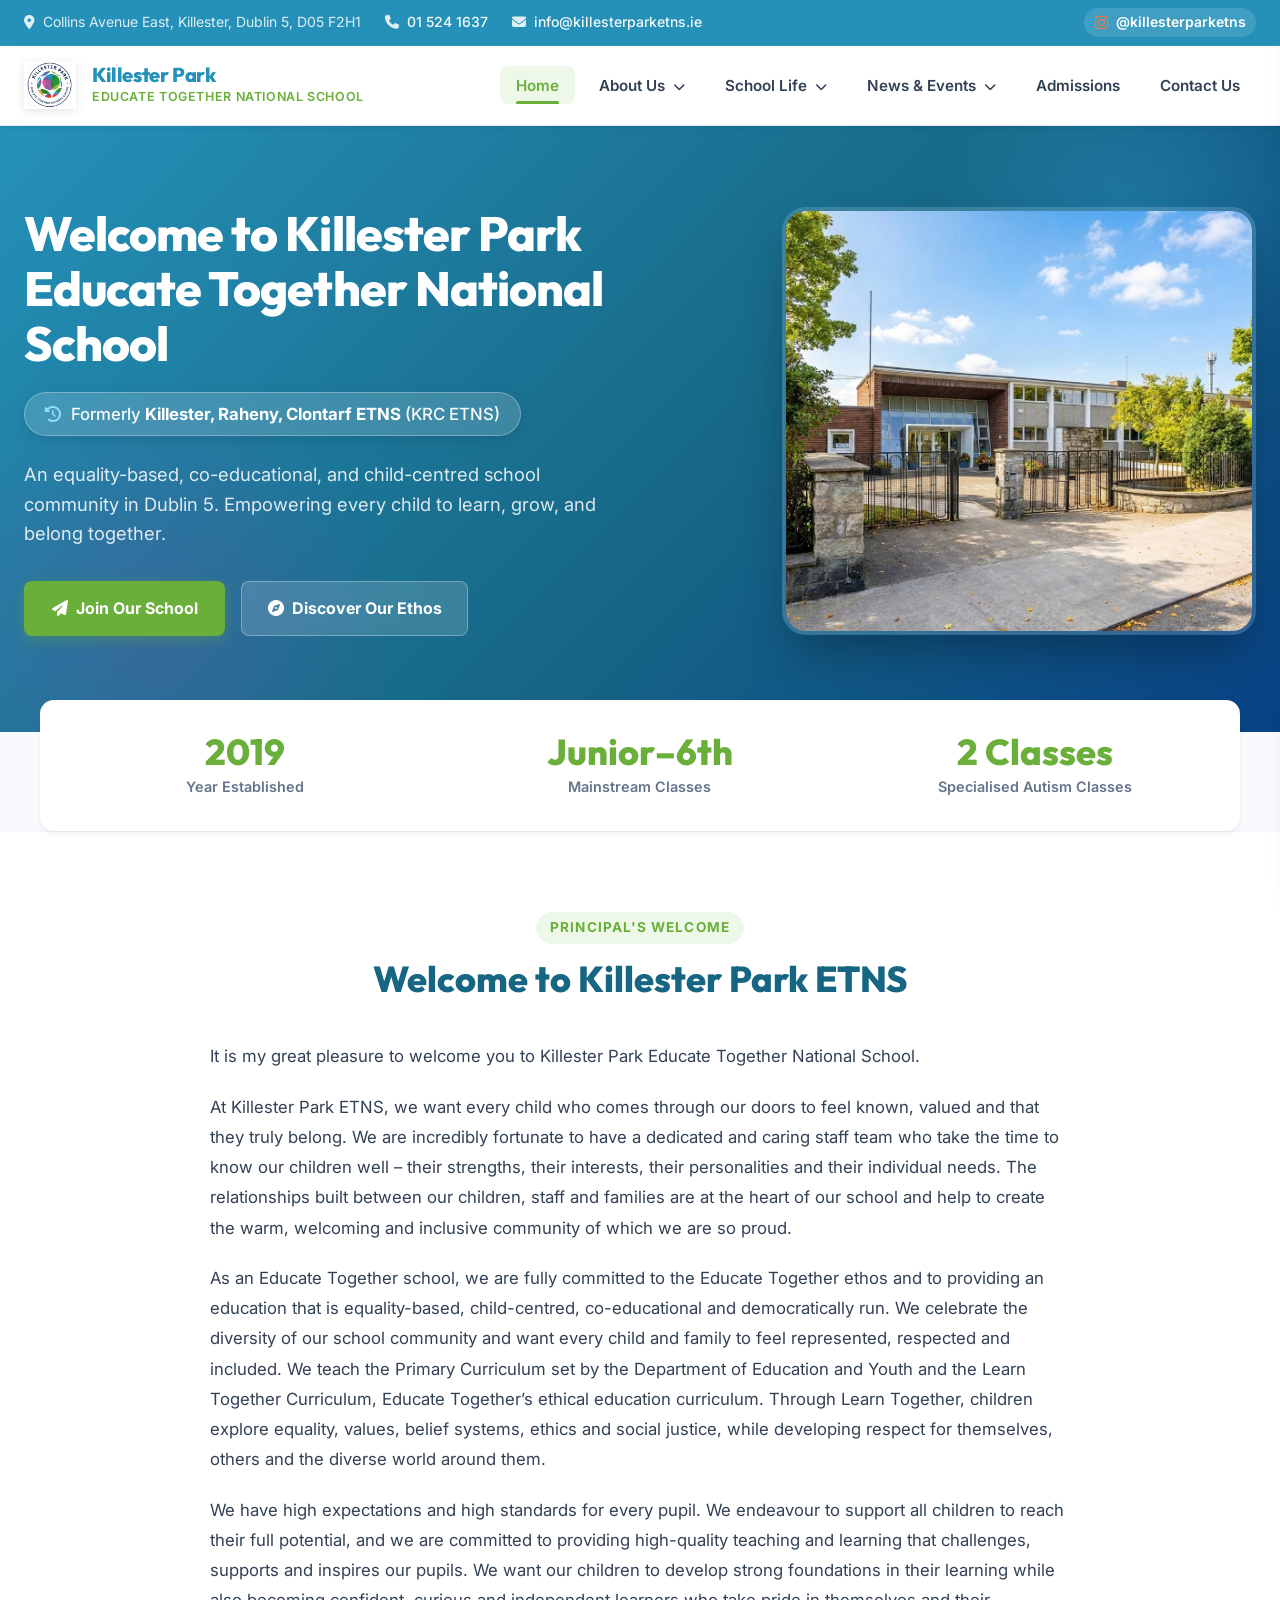
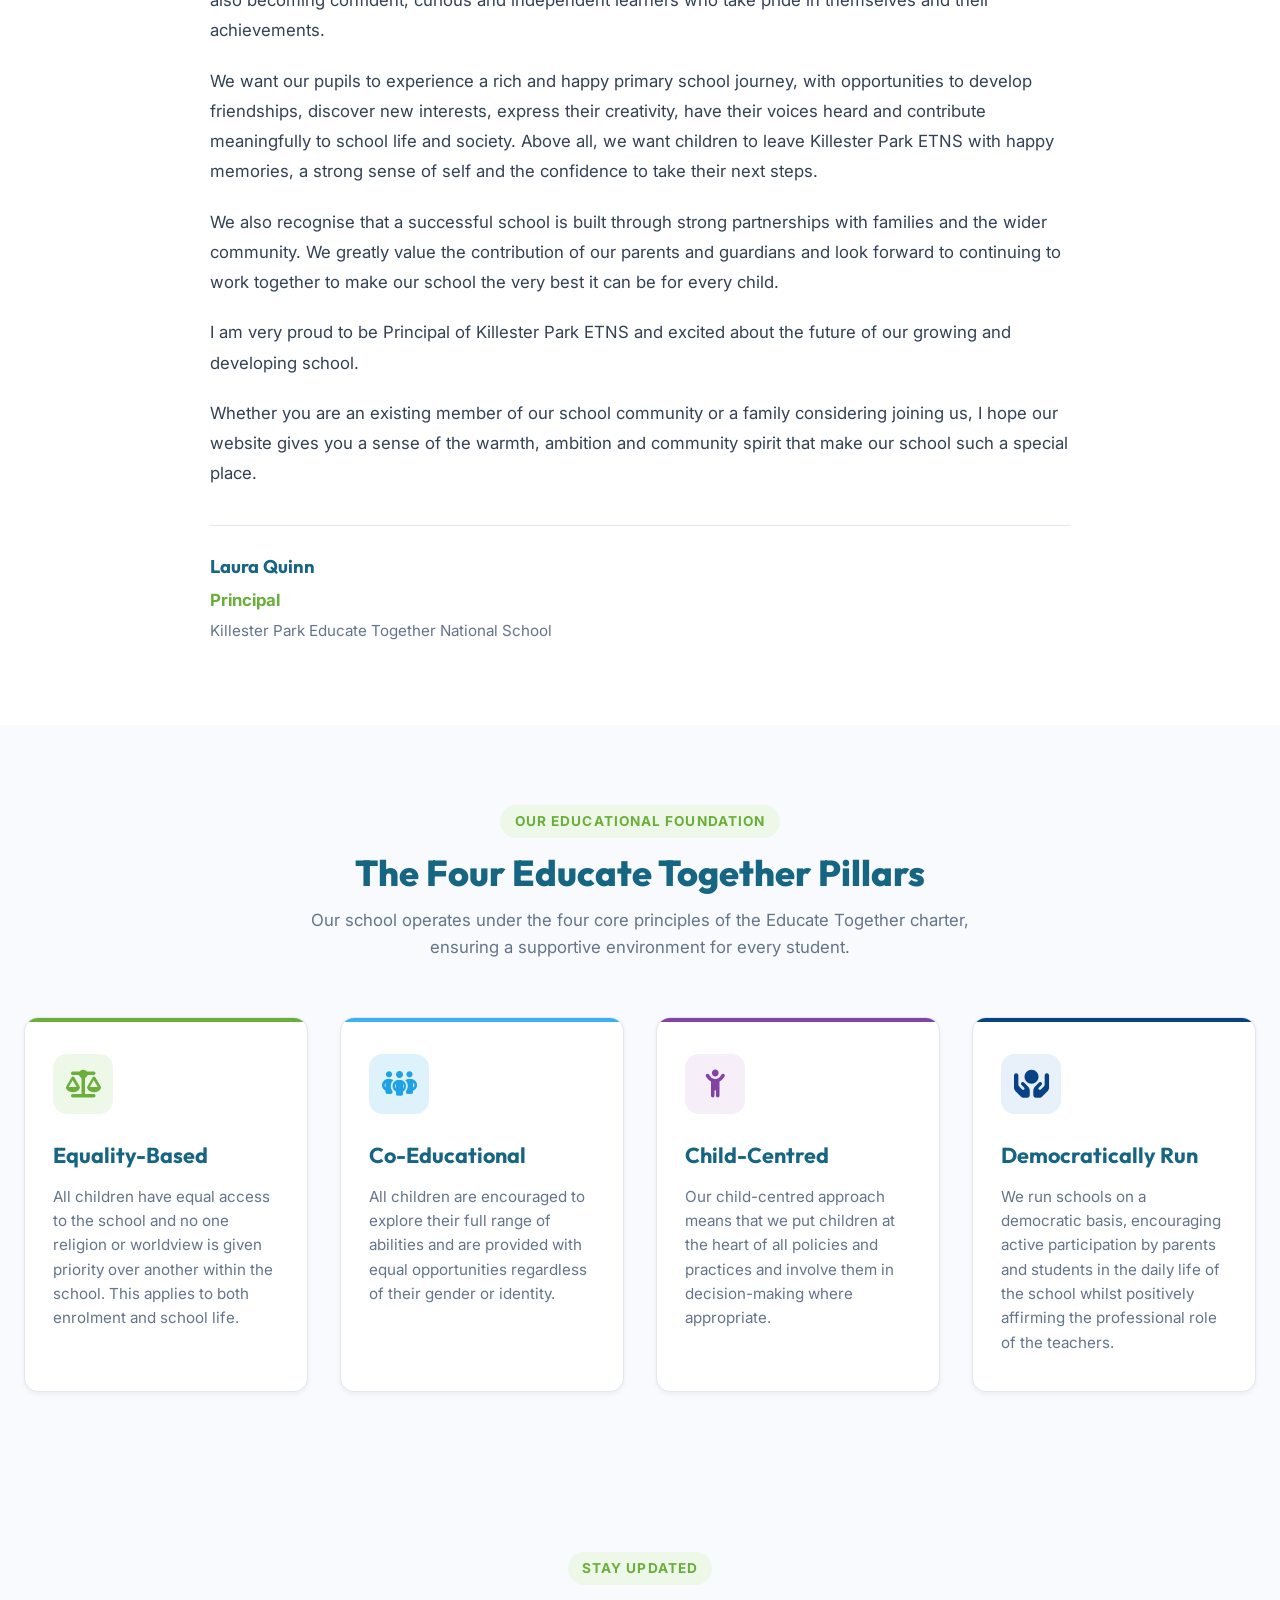
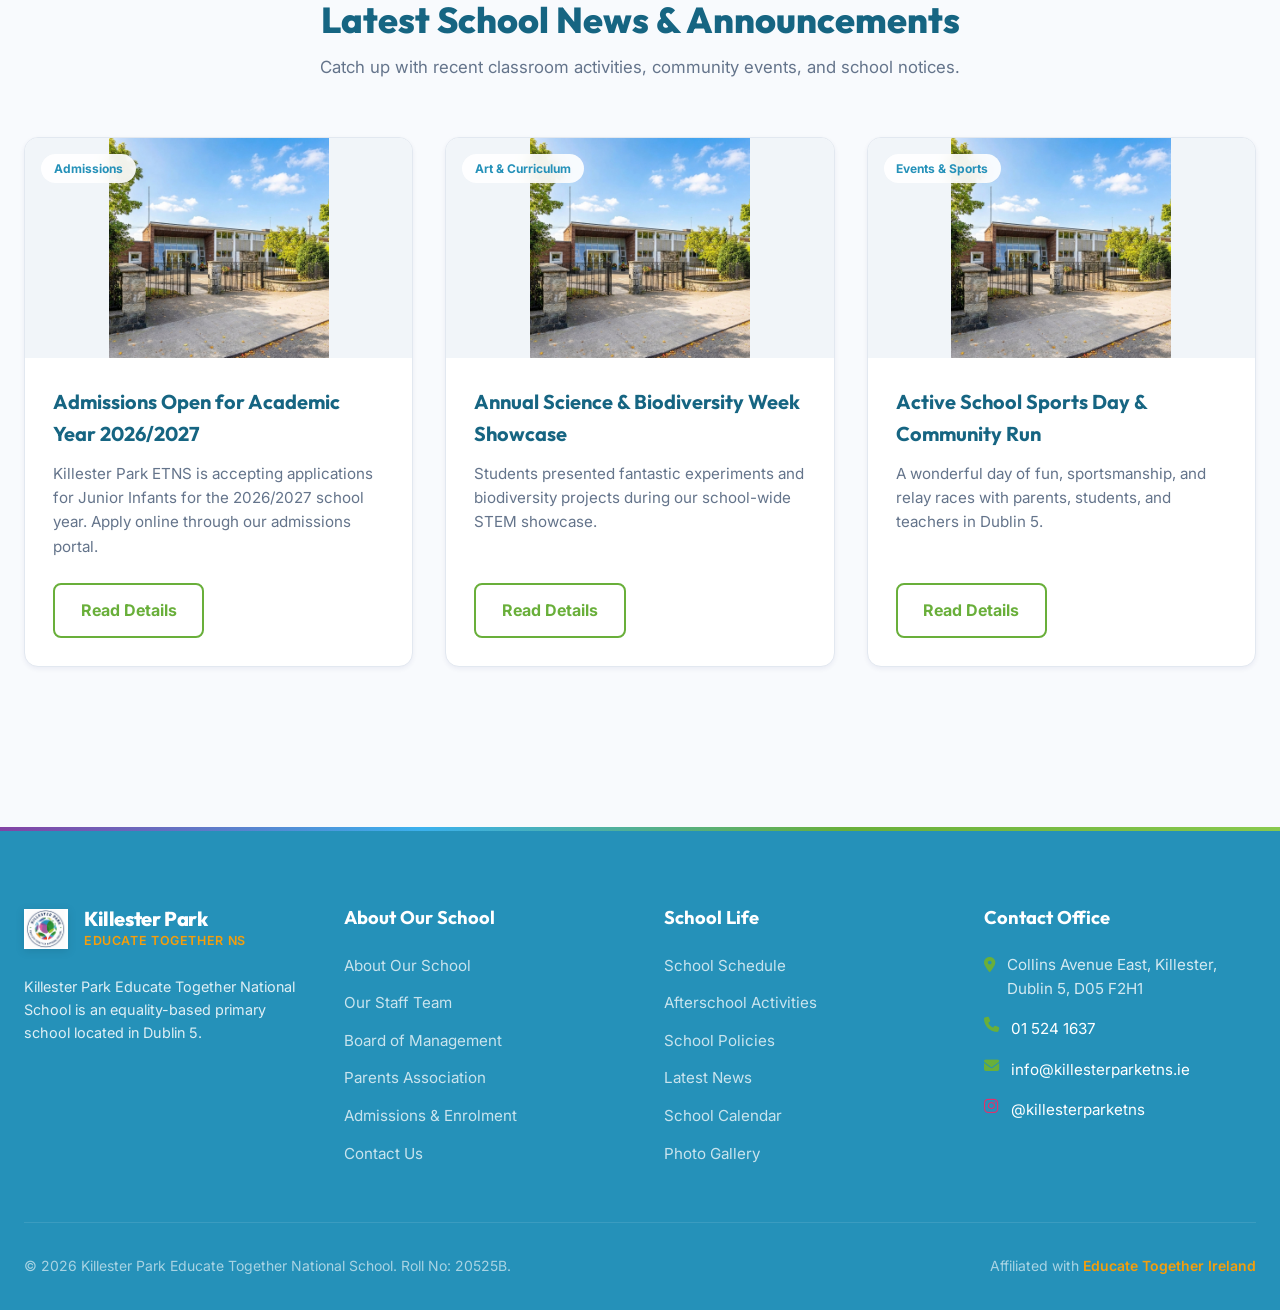
==== commit b4e7d347: "Update content across pages, add Principal's welcome letter, and enhance news images with Google Dri" ====
--- a/index.html
+++ b/index.html
@@ -13,7 +13,8 @@
   <!-- Open Graph / Social Sharing Metadata -->
   <meta property="og:type" content="website">
   <meta property="og:title" content="Killester Park Educate Together National School">
-  <meta property="og:description" content="An inclusive, equality-based primary school on Collins Avenue East, Dublin 5. Formerly Killester, Raheny, Clontarf ETNS (KRC ETNS).">
+  <meta property="og:description"
+    content="An inclusive, equality-based primary school on Collins Avenue East, Dublin 5. Formerly Killester, Raheny, Clontarf ETNS (KRC ETNS).">
   <meta property="og:url" content="https://killesterparketns.ie/">
   <meta property="og:image" content="https://killesterparketns.ie/images/logo_with_text.png">
 
@@ -105,6 +106,51 @@
     </div>
   </div>
 
+  <!-- Principal's Welcome Section -->
+  <section class="section" style="background-color: #ffffff;">
+    <div class="container">
+      <div style="max-width: 860px; margin: 0 auto;">
+        <div class="section-header" style="margin-bottom: 2.5rem;">
+          <span class="section-tag">Principal's Welcome</span>
+          <h2 class="section-title">Welcome to Killester Park ETNS</h2>
+        </div>
+
+        <div style="font-size: 1.05rem; line-height: 1.8; color: var(--text-body);">
+          <p style="margin-bottom: 1.25rem;">
+            It is my great pleasure to welcome you to Killester Park Educate Together National School.
+          </p>
+          <p style="margin-bottom: 1.25rem;">
+            At Killester Park ETNS, we want every child who comes through our doors to feel known, valued and that they truly belong. We are incredibly fortunate to have a dedicated and caring staff team who take the time to know our children well – their strengths, their interests, their personalities and their individual needs. The relationships built between our children, staff and families are at the heart of our school and help to create the warm, welcoming and inclusive community of which we are so proud.
+          </p>
+          <p style="margin-bottom: 1.25rem;">
+            As an Educate Together school, we are fully committed to the Educate Together ethos and to providing an education that is equality-based, child-centred, co-educational and democratically run. We celebrate the diversity of our school community and want every child and family to feel represented, respected and included. We teach the Primary Curriculum set by the Department of Education and Youth and the Learn Together Curriculum, Educate Together’s ethical education curriculum. Through Learn Together, children explore equality, values, belief systems, ethics and social justice, while developing respect for themselves, others and the diverse world around them.
+          </p>
+          <p style="margin-bottom: 1.25rem;">
+            We have high expectations and high standards for every pupil. We endeavour to support all children to reach their full potential, and we are committed to providing high-quality teaching and learning that challenges, supports and inspires our pupils. We want our children to develop strong foundations in their learning while also becoming confident, curious and independent learners who take pride in themselves and their achievements.
+          </p>
+          <p style="margin-bottom: 1.25rem;">
+            We want our pupils to experience a rich and happy primary school journey, with opportunities to develop friendships, discover new interests, express their creativity, have their voices heard and contribute meaningfully to school life and society. Above all, we want children to leave Killester Park ETNS with happy memories, a strong sense of self and the confidence to take their next steps.
+          </p>
+          <p style="margin-bottom: 1.25rem;">
+            We also recognise that a successful school is built through strong partnerships with families and the wider community. We greatly value the contribution of our parents and guardians and look forward to continuing to work together to make our school the very best it can be for every child.
+          </p>
+          <p style="margin-bottom: 1.25rem;">
+            I am very proud to be Principal of Killester Park ETNS and excited about the future of our growing and developing school.
+          </p>
+          <p style="margin-bottom: 1.75rem;">
+            Whether you are an existing member of our school community or a family considering joining us, I hope our website gives you a sense of the warmth, ambition and community spirit that make our school such a special place.
+          </p>
+
+          <div style="margin-top: 2.25rem; padding-top: 1.5rem; border-top: 1px solid var(--border-subtle);">
+            <strong style="font-family: var(--font-heading); font-size: 1.15rem; color: var(--text-heading); display: block;">Laura Quinn</strong>
+            <span style="color: var(--teal-brand); font-weight: 700; display: block; margin-top: 0.15rem;">Principal</span>
+            <span style="color: var(--text-muted); font-size: 0.95rem;">Killester Park Educate Together National School</span>
+          </div>
+        </div>
+      </div>
+    </div>
+  </section>
+
   <!-- Educate Together Core Pillars -->
   <section class="section">
     <div class="container">
@@ -148,45 +194,6 @@
     </div>
   </section>
 
-  <!-- Principal's Welcome Section -->
-  <section class="section" style="background-color: #ffffff;">
-    <div class="container">
-      <div
-        style="display: grid; grid-template-columns: repeat(auto-fit, minmax(320px, 1fr)); gap: 3.5rem; align-items: center;">
-        <div>
-          <span class="section-tag">Principal's Welcome</span>
-          <h2 class="section-title" style="text-align: left; margin-bottom: 1.25rem;">Nurturing Curious Minds &
-            Inclusive Values</h2>
-          <p style="font-size: 1.05rem; line-height: 1.7; color: var(--text-body); margin-bottom: 1rem;">
-            On behalf of our dedicated staff, pupils, and school community, I am delighted to welcome you to Killester
-            Park Educate Together National School. Opened in 2019, our school is built on the core Educate Together
-            ethos: equality-based, co-educational, child-centred, and democratically run.
-          </p>
-          <p style="font-size: 1rem; color: var(--text-muted); margin-bottom: 1.75rem; line-height: 1.7;">
-            We deliver the full Irish National Primary Curriculum alongside our Ethical Education programme ("Learn
-            Together"). Whether in mainstream classrooms or our specialised autism classes, we empower every child to
-            shine.
-          </p>
-          <a href="about.html" class="btn btn-primary"><i class="fa-solid fa-arrow-right"></i> Read More About Our
-            School</a>
-        </div>
-
-        <div class="policy-card"
-          style="flex-direction: column; text-align: center; padding: 2.5rem; background: var(--bg-main);">
-          <div class="policy-icon" style="width: 80px; height: 80px; font-size: 2.2rem; margin-bottom: 1rem;">
-            <i class="fa-solid fa-heart-pulse"></i>
-          </div>
-          <h3
-            style="font-family: var(--font-heading); font-size: 1.5rem; font-weight: 700; color: var(--text-heading); margin-bottom: 0.5rem;">
-            Caring & Inclusive Environment</h3>
-          <p style="font-size: 0.95rem; color: var(--text-muted); margin-bottom: 1.5rem;">Dedicated SEN support, sensory
-            rooms, restorative practice, and active student voice programmes.</p>
-          <a href="school-life.html" class="btn btn-outline" style="width: 100%;">Explore Student Support</a>
-        </div>
-      </div>
-    </div>
-  </section>
-
   <!-- Latest School News Preview -->
   <section class="section">
     <div class="container">
--- a/css/styles.css
+++ b/css/styles.css
@@ -1075,19 +1075,48 @@
 .card-img-wrapper {
   position: relative;
   width: 100%;
-  height: 200px;
+  height: 220px;
   overflow: hidden;
+  background-color: #f1f5f9;
+  display: flex;
+  align-items: center;
+  justify-content: center;
+  cursor: pointer;
 }
 
 .card-img-wrapper img {
   width: 100%;
   height: 100%;
-  object-fit: cover;
-  transition: transform 0.5s ease;
-}
-
-.info-card:hover .card-img-wrapper img {
-  transform: scale(1.05);
+  object-fit: contain;
+  transition: transform 0.3s ease;
+}
+
+.card-img-wrapper:hover img {
+  transform: scale(1.03);
+}
+
+.img-zoom-hint {
+  position: absolute;
+  bottom: 0.75rem;
+  right: 0.75rem;
+  width: 34px;
+  height: 34px;
+  border-radius: 50%;
+  background: rgba(15, 23, 42, 0.75);
+  color: white;
+  display: flex;
+  align-items: center;
+  justify-content: center;
+  font-size: 0.9rem;
+  opacity: 0;
+  transform: scale(0.85);
+  transition: opacity 0.2s ease, transform 0.2s ease;
+  pointer-events: none;
+}
+
+.card-img-wrapper:hover .img-zoom-hint {
+  opacity: 1;
+  transform: scale(1);
 }
 
 .card-badge {
